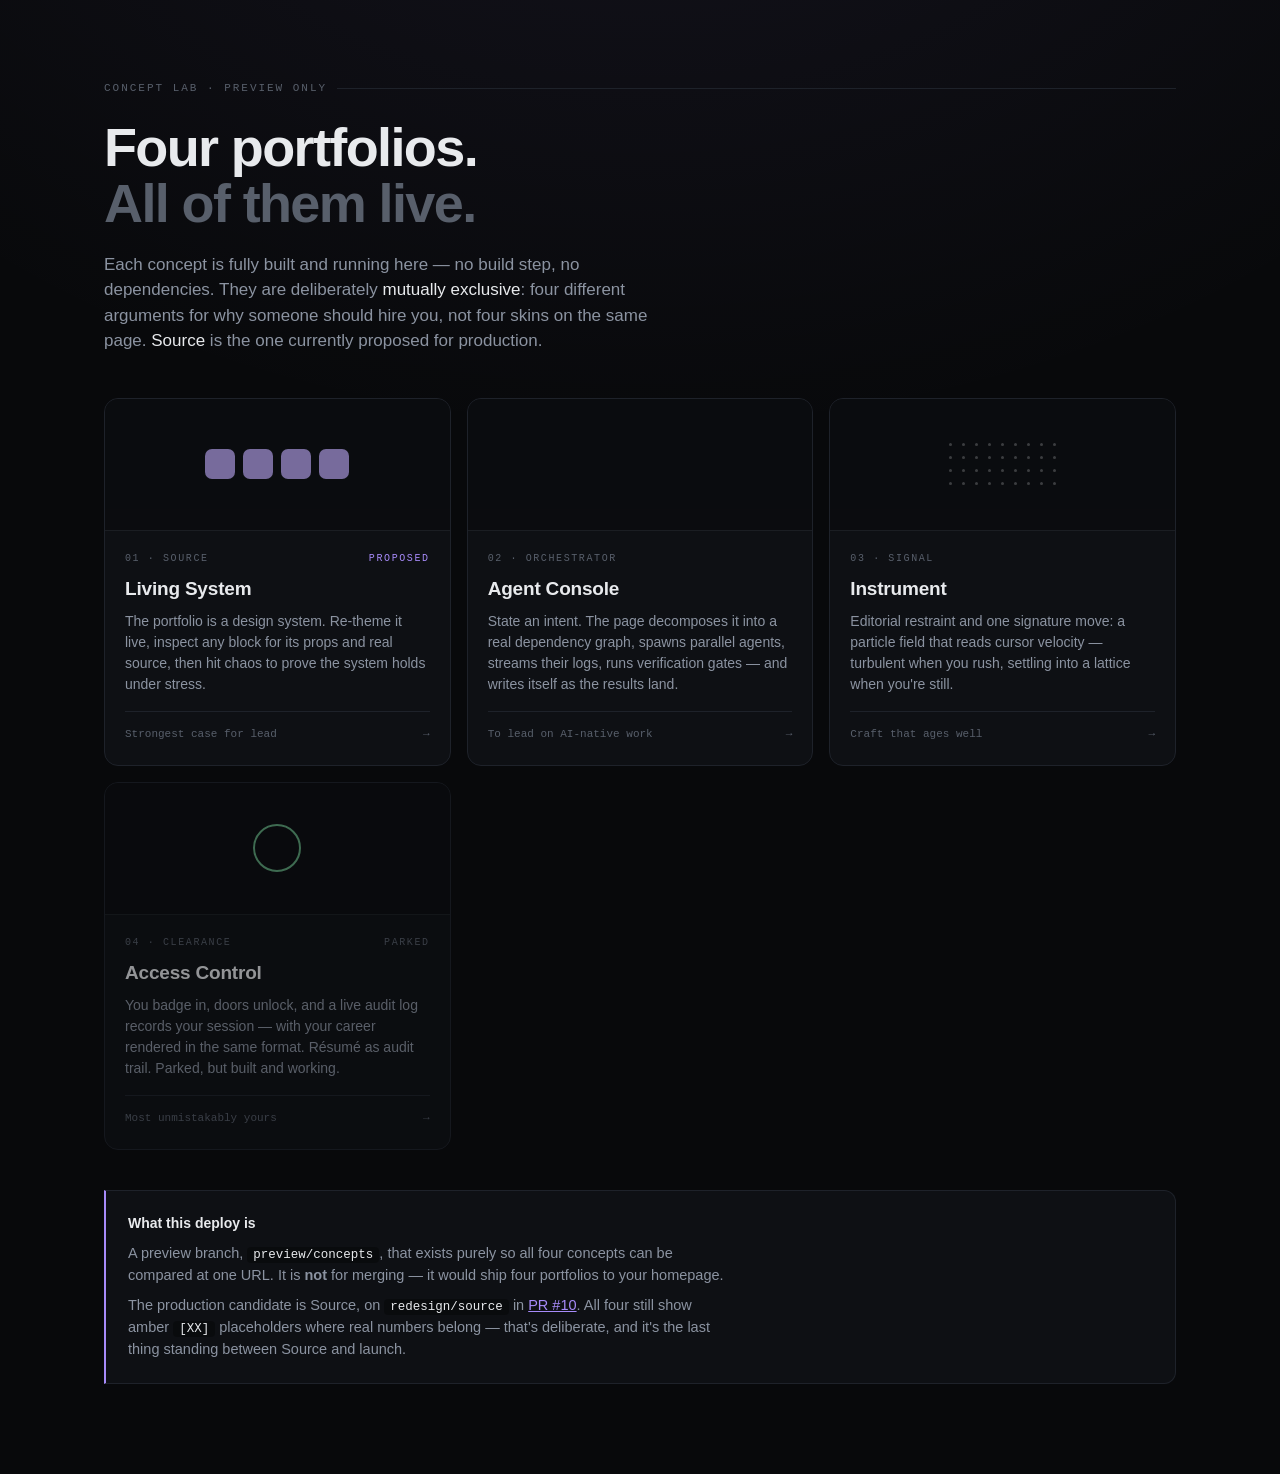
==== index.html @ 82fe40fe "Concept gallery: all four variants at one preview URL Only SOURCE was deployable before, so the othe" ====
<!doctype html>
<html lang="en">
<head>
<meta charset="utf-8" />
<meta name="viewport" content="width=device-width, initial-scale=1" />
<title>Concept Lab — Bhautik Bharadava</title>
<meta name="robots" content="noindex" />
<meta name="description" content="Four portfolio concepts, each fully built. Preview only." />
<style>
  :root{
    --bg:#08090b; --panel:#0e1014; --line:#1e222a; --line-2:#2a3038;
    --ink:#e8eaed; --dim:#8b93a1; --faint:#585f6b;
    --a1:#4ade80; --a2:#4d8dff; --a3:#e8eaed; --a4:#a78bfa;
    --mono:ui-monospace,"SF Mono",SFMono-Regular,Menlo,monospace;
    --sans:"Inter",-apple-system,BlinkMacSystemFont,"Segoe UI",sans-serif;
  }
  *{box-sizing:border-box;margin:0;padding:0}
  body{background:var(--bg);color:var(--ink);font-family:var(--sans);
    -webkit-font-smoothing:antialiased;line-height:1.5;
    background-image:radial-gradient(ellipse 80% 50% at 50% -20%,rgba(167,139,250,.08),transparent);}
  .wrap{max-width:1120px;margin:0 auto;padding:0 24px}

  header{padding:80px 0 44px}
  .eyebrow{font-family:var(--mono);font-size:11px;letter-spacing:.18em;text-transform:uppercase;
    color:var(--faint);display:flex;align-items:center;gap:10px;margin-bottom:22px}
  .eyebrow::after{content:"";height:1px;flex:1;background:var(--line)}
  h1{font-size:clamp(32px,5vw,54px);line-height:1.05;letter-spacing:-.03em;font-weight:600}
  h1 em{font-style:normal;color:var(--faint)}
  .lede{margin-top:20px;max-width:62ch;color:var(--dim);font-size:17px}
  .lede strong{color:var(--ink);font-weight:500}

  .grid{display:grid;grid-template-columns:repeat(auto-fit,minmax(300px,1fr));gap:16px}

  .card{background:var(--panel);border:1px solid var(--line);border-radius:14px;
    overflow:hidden;display:flex;flex-direction:column;text-decoration:none;color:inherit;
    transition:border-color .3s,transform .3s}
  .card:hover{border-color:var(--line-2);transform:translateY(-3px)}
  .card:hover .viz{filter:none;opacity:1}
  .card--parked{opacity:.62}
  .card--parked:hover{opacity:1}

  .viz{height:132px;position:relative;overflow:hidden;background:#0a0c0f;
    border-bottom:1px solid var(--line);opacity:.8;filter:saturate(.6);transition:.4s;
    display:grid;place-items:center}

  /* tokens */
  .tok{display:grid;grid-template-columns:repeat(4,30px);gap:8px}
  .tok i{height:30px;border-radius:7px;background:var(--a4);opacity:.9;
    animation:shift 4s ease-in-out infinite}
  @keyframes shift{0%,100%{border-radius:7px;filter:hue-rotate(0)}
    50%{border-radius:15px;filter:hue-rotate(150deg)}}
  /* dag */
  .dag{display:flex;gap:7px;align-items:flex-end;height:52px}
  .dag i{width:9px;background:var(--a2);border-radius:2px;display:block;
    animation:work 1.8s ease-in-out infinite;opacity:.85}
  @keyframes work{0%,100%{height:12px;opacity:.35}50%{height:48px;opacity:1}}
  /* lattice */
  .lat{display:grid;grid-template-columns:repeat(9,1fr);gap:10px}
  .lat i{width:3px;height:3px;border-radius:50%;background:var(--a3);opacity:.28;
    animation:drift 3.5s ease-in-out infinite}
  @keyframes drift{0%,100%{transform:translate(0,0);opacity:.2}
    50%{transform:translate(2px,-3px);opacity:.9}}
  /* reader ring */
  .ring{width:48px;height:48px;border-radius:50%;border:2px solid var(--a1);position:relative}
  .ring::after,.ring::before{content:"";position:absolute;inset:-10px;border-radius:50%;
    border:1px solid var(--a1);opacity:0;animation:pulse 2.4s ease-out infinite}
  .ring::after{animation-delay:1.2s}
  @keyframes pulse{0%{transform:scale(.75);opacity:.7}100%{transform:scale(1.5);opacity:0}}

  .body{padding:20px 20px 22px;flex:1;display:flex;flex-direction:column}
  .tag{font-family:var(--mono);font-size:10px;letter-spacing:.16em;color:var(--faint);
    margin-bottom:9px;display:flex;justify-content:space-between;gap:10px}
  .badge{color:var(--a4)}
  .badge--parked{color:var(--faint)}
  .name{font-size:19px;font-weight:600;letter-spacing:-.01em;margin-bottom:8px}
  .desc{color:var(--dim);font-size:14px;flex:1}
  .meta{margin-top:16px;padding-top:14px;border-top:1px solid var(--line);
    font-family:var(--mono);font-size:11px;color:var(--faint);
    display:flex;justify-content:space-between;align-items:center;gap:12px}
  .arrow{transition:transform .3s}
  .card:hover .arrow{transform:translateX(4px)}

  .note{margin:40px 0 90px;padding:22px;border:1px solid var(--line);
    border-left:2px solid var(--a4);border-radius:0 12px 12px 0;background:var(--panel)}
  .note h3{font-size:14px;font-weight:600;margin-bottom:9px}
  .note p{color:var(--dim);font-size:14.5px;max-width:74ch;margin-bottom:9px}
  .note p:last-child{margin-bottom:0}
  .note code{font-family:var(--mono);font-size:12.5px;color:var(--ink);
    background:#00000055;padding:1px 6px;border-radius:4px}
  .note a{color:var(--a4)}

  @media (prefers-reduced-motion:reduce){*{animation:none!important;transition:none!important}}
</style>
</head>
<body>
<div class="wrap">

  <header>
    <div class="eyebrow">Concept Lab · preview only</div>
    <h1>Four portfolios.<br><em>All of them live.</em></h1>
    <p class="lede">Each concept is fully built and running here — no build step, no dependencies.
    They are deliberately <strong>mutually exclusive</strong>: four different arguments for why
    someone should hire you, not four skins on the same page. <strong>Source</strong> is the one
    currently proposed for production.</p>
  </header>

  <div class="grid">

    <a class="card" href="source/">
      <div class="viz"><div class="tok"><i></i><i></i><i></i><i></i></div></div>
      <div class="body">
        <div class="tag"><span>01 · SOURCE</span><span class="badge">PROPOSED</span></div>
        <div class="name">Living System</div>
        <p class="desc">The portfolio is a design system. Re-theme it live, inspect any block for
        its props and real source, then hit chaos to prove the system holds under stress.</p>
        <div class="meta"><span>Strongest case for lead</span><span class="arrow">→</span></div>
      </div>
    </a>

    <a class="card" href="orchestrator/">
      <div class="viz"><div class="dag"><i style="animation-delay:0s"></i><i style="animation-delay:.15s"></i><i style="animation-delay:.3s"></i><i style="animation-delay:.45s"></i><i style="animation-delay:.6s"></i><i style="animation-delay:.75s"></i></div></div>
      <div class="body">
        <div class="tag"><span>02 · ORCHESTRATOR</span></div>
        <div class="name">Agent Console</div>
        <p class="desc">State an intent. The page decomposes it into a real dependency graph,
        spawns parallel agents, streams their logs, runs verification gates — and writes itself
        as the results land.</p>
        <div class="meta"><span>To lead on AI-native work</span><span class="arrow">→</span></div>
      </div>
    </a>

    <a class="card" href="signal/">
      <div class="viz"><div class="lat" id="lat"></div></div>
      <div class="body">
        <div class="tag"><span>03 · SIGNAL</span></div>
        <div class="name">Instrument</div>
        <p class="desc">Editorial restraint and one signature move: a particle field that reads
        cursor velocity — turbulent when you rush, settling into a lattice when you're still.</p>
        <div class="meta"><span>Craft that ages well</span><span class="arrow">→</span></div>
      </div>
    </a>

    <a class="card card--parked" href="clearance/">
      <div class="viz"><div class="ring"></div></div>
      <div class="body">
        <div class="tag"><span>04 · CLEARANCE</span><span class="badge badge--parked">PARKED</span></div>
        <div class="name">Access Control</div>
        <p class="desc">You badge in, doors unlock, and a live audit log records your session —
        with your career rendered in the same format. Résumé as audit trail. Parked, but built
        and working.</p>
        <div class="meta"><span>Most unmistakably yours</span><span class="arrow">→</span></div>
      </div>
    </a>

  </div>

  <div class="note">
    <h3>What this deploy is</h3>
    <p>A preview branch, <code>preview/concepts</code>, that exists purely so all four concepts
    can be compared at one URL. It is <strong>not</strong> for merging — it would ship four
    portfolios to your homepage.</p>
    <p>The production candidate is Source, on <code>redesign/source</code> in
    <a href="https://github.com/bhautikbharadava/bhautikbharadava.me/pull/10">PR #10</a>. All four
    still show amber <code>[XX]</code> placeholders where real numbers belong — that's deliberate,
    and it's the last thing standing between Source and launch.</p>
  </div>

</div>

<script>
  const lat = document.getElementById('lat');
  for (let i = 0; i < 36; i++) {
    const d = document.createElement('i');
    d.style.animationDelay = (Math.random() * 3.5).toFixed(2) + 's';
    lat.appendChild(d);
  }
</script>
</body>
</html>
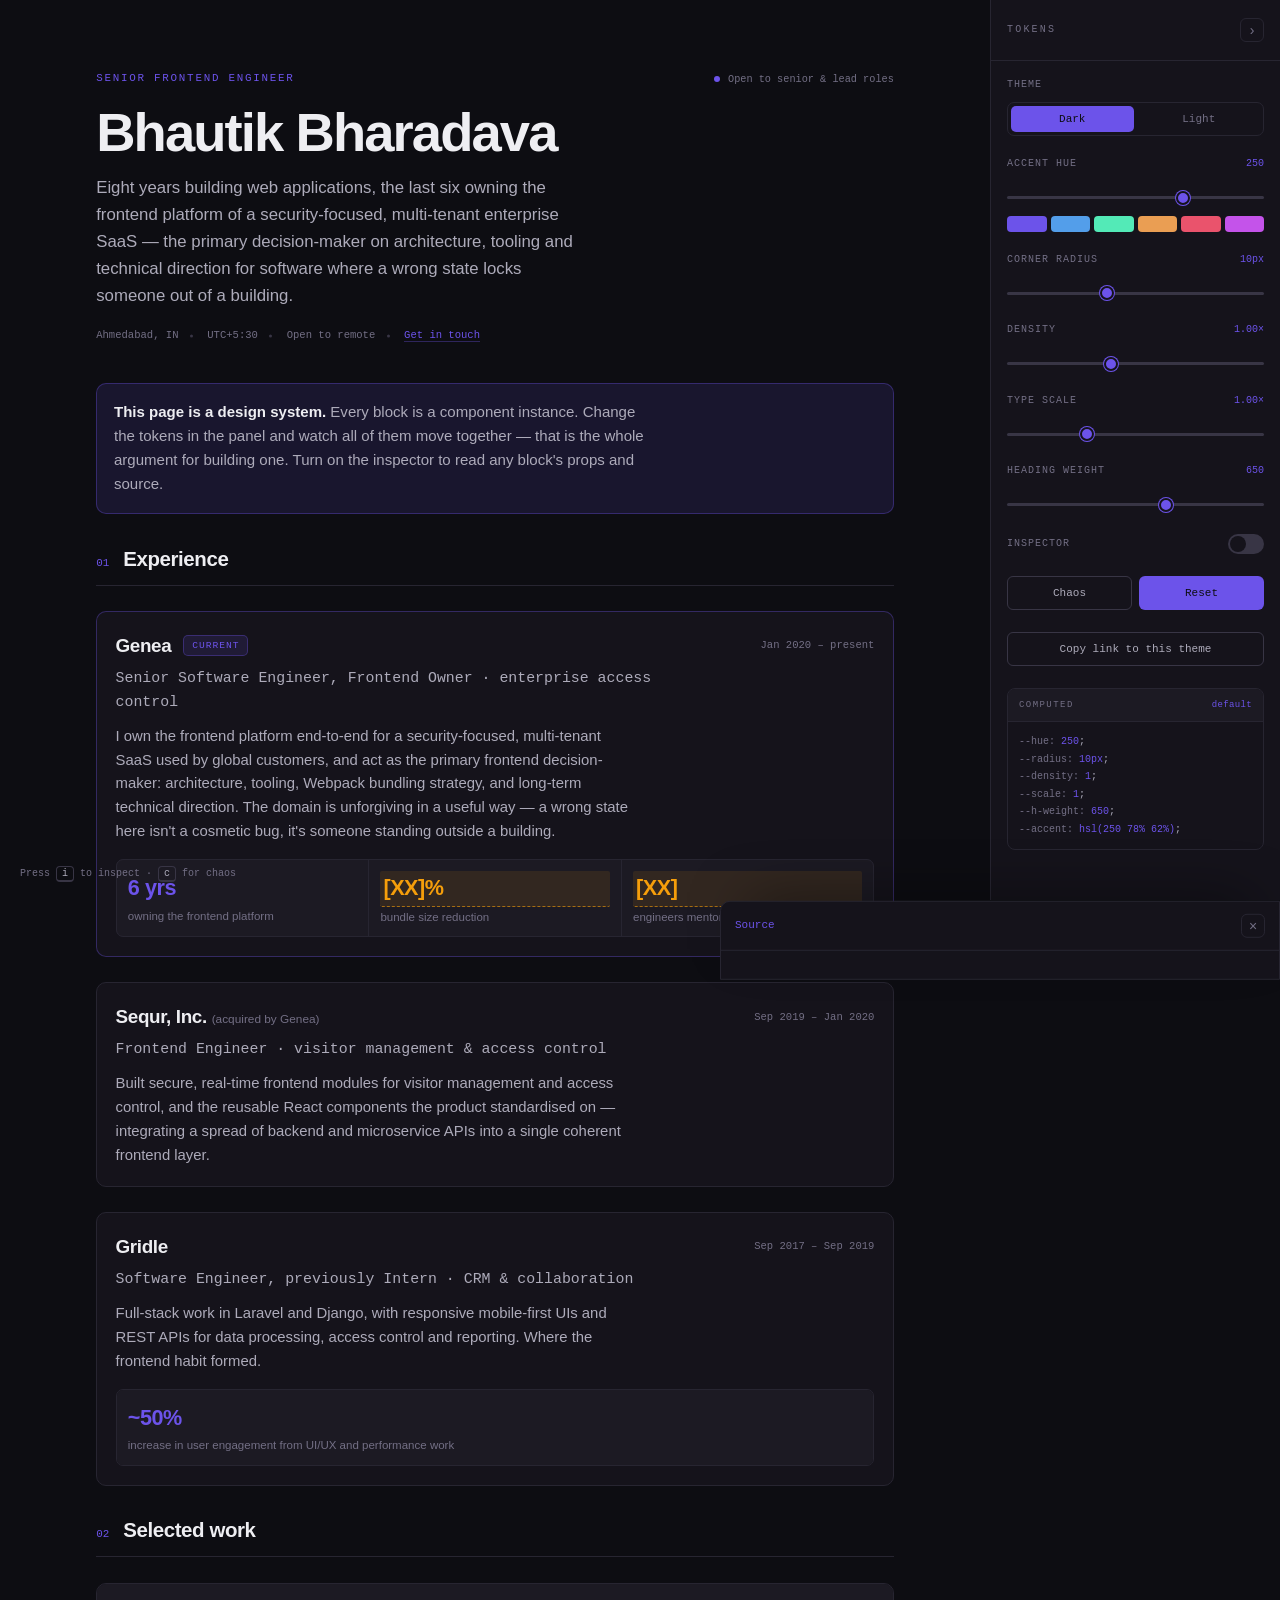
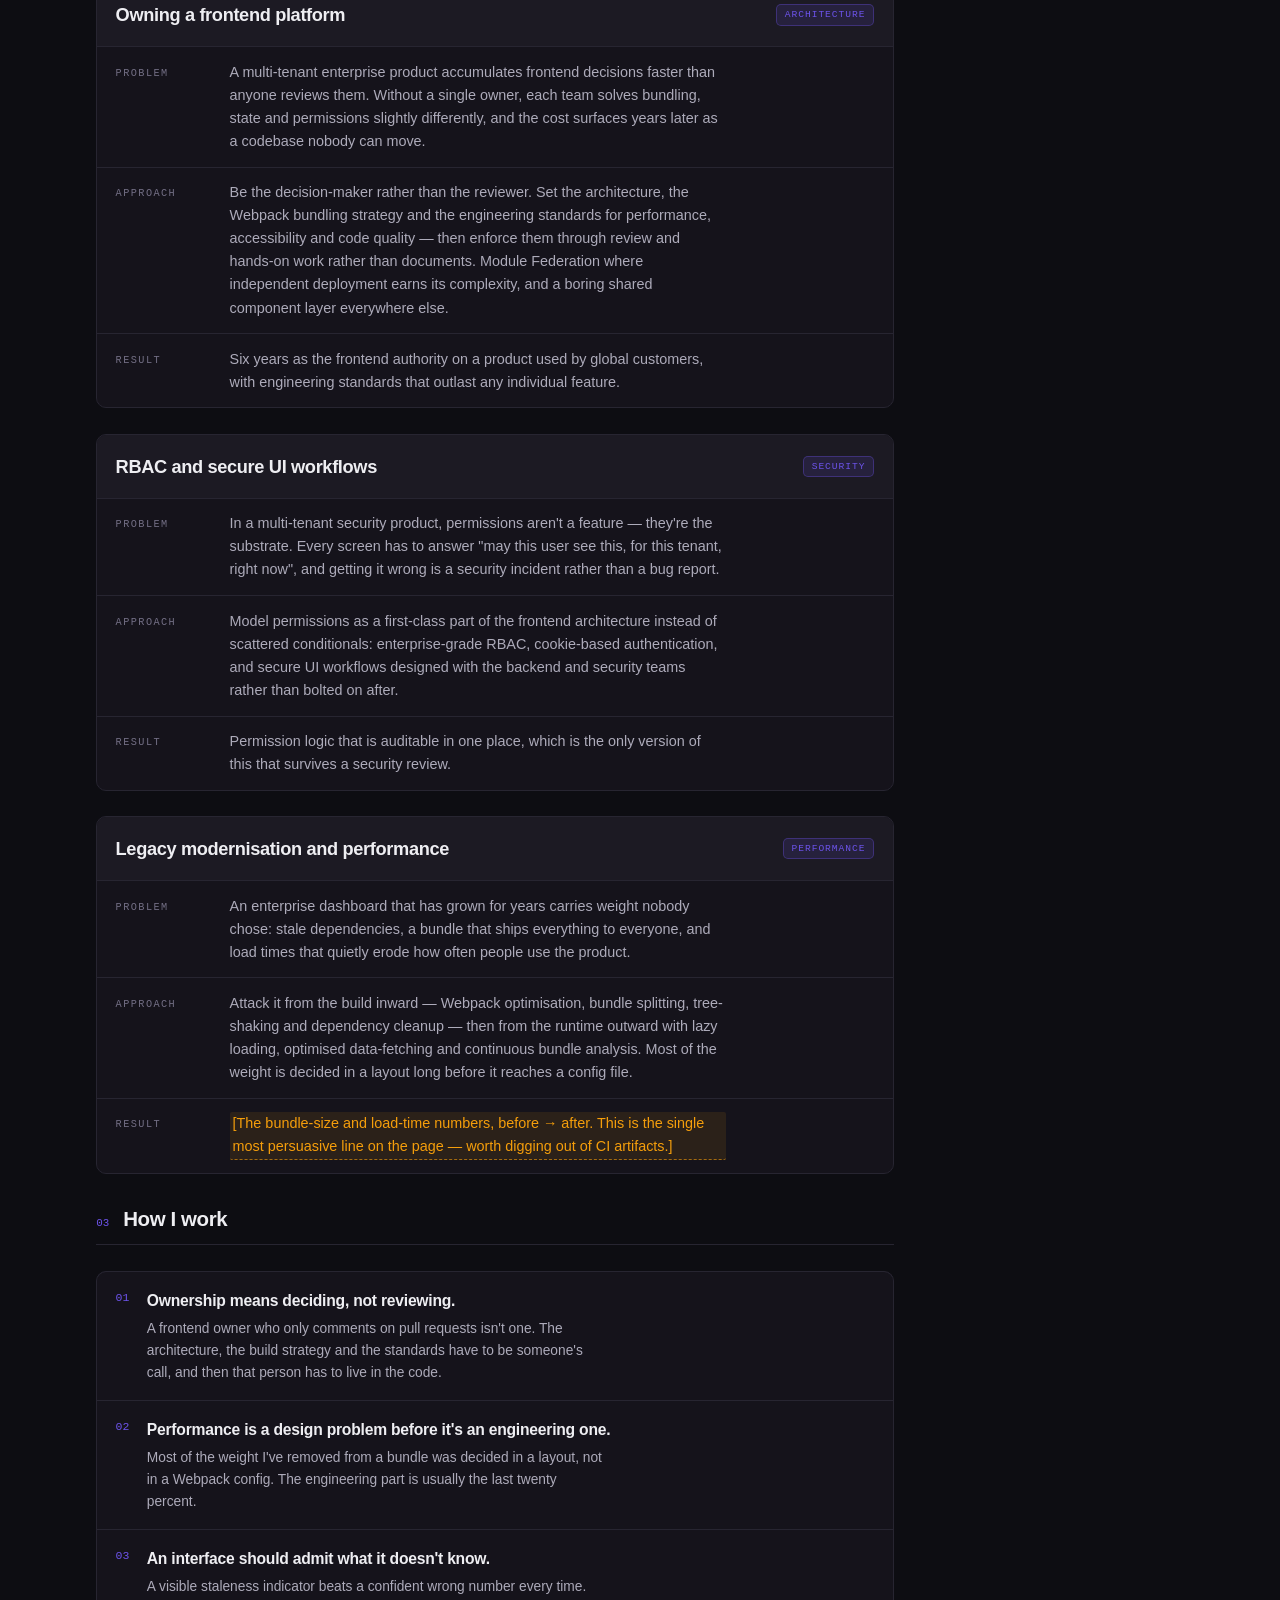
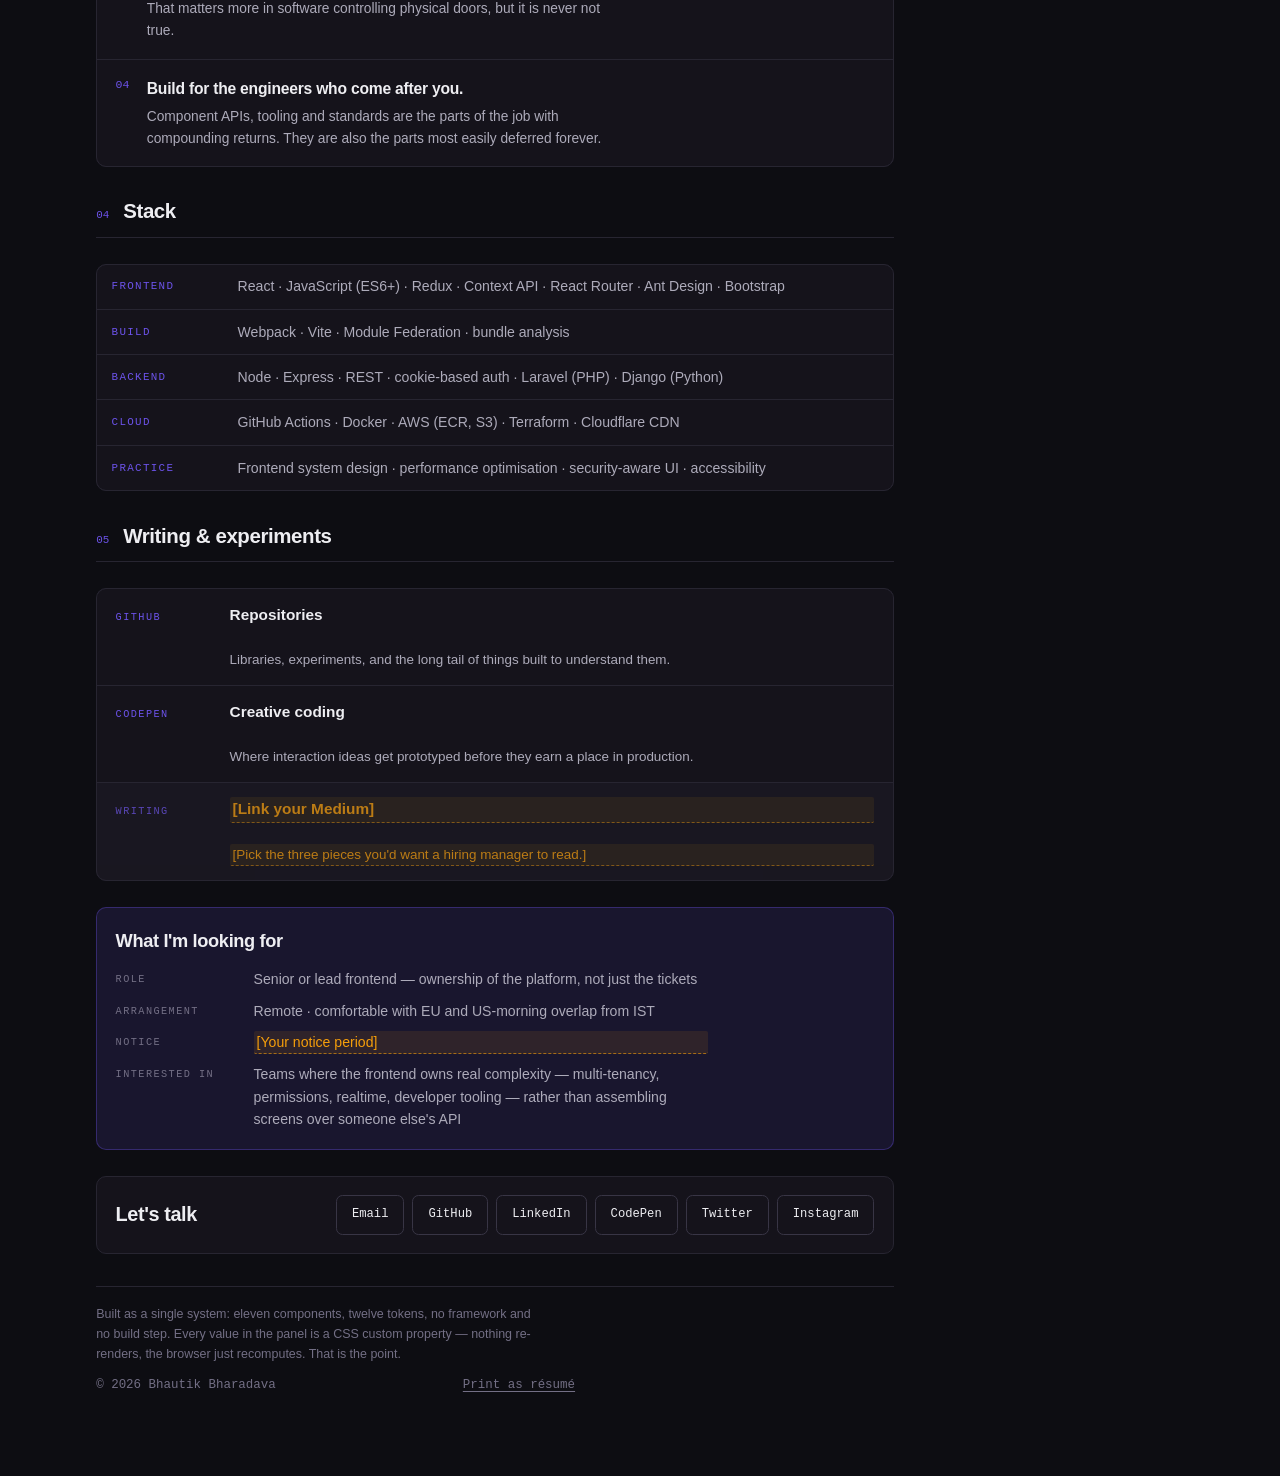
==== commit cdb9dc4f: "Rebuild content from the actual resume; 14 placeholders down to 6 First authoritative source for the" ====
--- a/index.html
+++ b/index.html
@@ -1,179 +1,449 @@
 <!doctype html>
-<html lang="en">
+<html lang="en" data-theme="dark">
 <head>
 <meta charset="utf-8" />
 <meta name="viewport" content="width=device-width, initial-scale=1" />
-<title>Concept Lab — Bhautik Bharadava</title>
-<meta name="robots" content="noindex" />
-<meta name="description" content="Four portfolio concepts, each fully built. Preview only." />
-<style>
-  :root{
-    --bg:#08090b; --panel:#0e1014; --line:#1e222a; --line-2:#2a3038;
-    --ink:#e8eaed; --dim:#8b93a1; --faint:#585f6b;
-    --a1:#4ade80; --a2:#4d8dff; --a3:#e8eaed; --a4:#a78bfa;
-    --mono:ui-monospace,"SF Mono",SFMono-Regular,Menlo,monospace;
-    --sans:"Inter",-apple-system,BlinkMacSystemFont,"Segoe UI",sans-serif;
-  }
-  *{box-sizing:border-box;margin:0;padding:0}
-  body{background:var(--bg);color:var(--ink);font-family:var(--sans);
-    -webkit-font-smoothing:antialiased;line-height:1.5;
-    background-image:radial-gradient(ellipse 80% 50% at 50% -20%,rgba(167,139,250,.08),transparent);}
-  .wrap{max-width:1120px;margin:0 auto;padding:0 24px}
-
-  header{padding:80px 0 44px}
-  .eyebrow{font-family:var(--mono);font-size:11px;letter-spacing:.18em;text-transform:uppercase;
-    color:var(--faint);display:flex;align-items:center;gap:10px;margin-bottom:22px}
-  .eyebrow::after{content:"";height:1px;flex:1;background:var(--line)}
-  h1{font-size:clamp(32px,5vw,54px);line-height:1.05;letter-spacing:-.03em;font-weight:600}
-  h1 em{font-style:normal;color:var(--faint)}
-  .lede{margin-top:20px;max-width:62ch;color:var(--dim);font-size:17px}
-  .lede strong{color:var(--ink);font-weight:500}
-
-  .grid{display:grid;grid-template-columns:repeat(auto-fit,minmax(300px,1fr));gap:16px}
-
-  .card{background:var(--panel);border:1px solid var(--line);border-radius:14px;
-    overflow:hidden;display:flex;flex-direction:column;text-decoration:none;color:inherit;
-    transition:border-color .3s,transform .3s}
-  .card:hover{border-color:var(--line-2);transform:translateY(-3px)}
-  .card:hover .viz{filter:none;opacity:1}
-  .card--parked{opacity:.62}
-  .card--parked:hover{opacity:1}
-
-  .viz{height:132px;position:relative;overflow:hidden;background:#0a0c0f;
-    border-bottom:1px solid var(--line);opacity:.8;filter:saturate(.6);transition:.4s;
-    display:grid;place-items:center}
-
-  /* tokens */
-  .tok{display:grid;grid-template-columns:repeat(4,30px);gap:8px}
-  .tok i{height:30px;border-radius:7px;background:var(--a4);opacity:.9;
-    animation:shift 4s ease-in-out infinite}
-  @keyframes shift{0%,100%{border-radius:7px;filter:hue-rotate(0)}
-    50%{border-radius:15px;filter:hue-rotate(150deg)}}
-  /* dag */
-  .dag{display:flex;gap:7px;align-items:flex-end;height:52px}
-  .dag i{width:9px;background:var(--a2);border-radius:2px;display:block;
-    animation:work 1.8s ease-in-out infinite;opacity:.85}
-  @keyframes work{0%,100%{height:12px;opacity:.35}50%{height:48px;opacity:1}}
-  /* lattice */
-  .lat{display:grid;grid-template-columns:repeat(9,1fr);gap:10px}
-  .lat i{width:3px;height:3px;border-radius:50%;background:var(--a3);opacity:.28;
-    animation:drift 3.5s ease-in-out infinite}
-  @keyframes drift{0%,100%{transform:translate(0,0);opacity:.2}
-    50%{transform:translate(2px,-3px);opacity:.9}}
-  /* reader ring */
-  .ring{width:48px;height:48px;border-radius:50%;border:2px solid var(--a1);position:relative}
-  .ring::after,.ring::before{content:"";position:absolute;inset:-10px;border-radius:50%;
-    border:1px solid var(--a1);opacity:0;animation:pulse 2.4s ease-out infinite}
-  .ring::after{animation-delay:1.2s}
-  @keyframes pulse{0%{transform:scale(.75);opacity:.7}100%{transform:scale(1.5);opacity:0}}
-
-  .body{padding:20px 20px 22px;flex:1;display:flex;flex-direction:column}
-  .tag{font-family:var(--mono);font-size:10px;letter-spacing:.16em;color:var(--faint);
-    margin-bottom:9px;display:flex;justify-content:space-between;gap:10px}
-  .badge{color:var(--a4)}
-  .badge--parked{color:var(--faint)}
-  .name{font-size:19px;font-weight:600;letter-spacing:-.01em;margin-bottom:8px}
-  .desc{color:var(--dim);font-size:14px;flex:1}
-  .meta{margin-top:16px;padding-top:14px;border-top:1px solid var(--line);
-    font-family:var(--mono);font-size:11px;color:var(--faint);
-    display:flex;justify-content:space-between;align-items:center;gap:12px}
-  .arrow{transition:transform .3s}
-  .card:hover .arrow{transform:translateX(4px)}
-
-  .note{margin:40px 0 90px;padding:22px;border:1px solid var(--line);
-    border-left:2px solid var(--a4);border-radius:0 12px 12px 0;background:var(--panel)}
-  .note h3{font-size:14px;font-weight:600;margin-bottom:9px}
-  .note p{color:var(--dim);font-size:14.5px;max-width:74ch;margin-bottom:9px}
-  .note p:last-child{margin-bottom:0}
-  .note code{font-family:var(--mono);font-size:12.5px;color:var(--ink);
-    background:#00000055;padding:1px 6px;border-radius:4px}
-  .note a{color:var(--a4)}
-
-  @media (prefers-reduced-motion:reduce){*{animation:none!important;transition:none!important}}
-</style>
+
+<title>Bhautik Bharadava — Senior Frontend Engineer</title>
+<meta name="description" content="Senior frontend engineer with 8+ years of experience. Frontend owner for a security-focused, multi-tenant enterprise SaaS — architecture, Webpack strategy, RBAC and secure UI workflows. Open to remote senior and lead roles." />
+<meta name="author" content="Bhautik Bharadava" />
+<meta name="theme-color" content="#0d0c12" />
+
+<link rel="canonical" href="https://bhautikbharadava.netlify.app/" />
+<meta property="og:type" content="profile" />
+<meta property="og:title" content="Bhautik Bharadava — Senior Frontend Engineer" />
+<meta property="og:description" content="8+ years. Frontend owner for a security-focused multi-tenant enterprise SaaS: architecture, Webpack strategy, RBAC and secure UI." />
+<meta property="og:url" content="https://bhautikbharadava.netlify.app/" />
+<meta property="og:image" content="https://bhautikbharadava.netlify.app/images/Avatar.png" />
+<meta name="twitter:card" content="summary" />
+
+<link rel="icon" href="favicon.svg" type="image/svg+xml" />
+<link rel="preconnect" href="https://fonts.googleapis.com" />
+<link rel="preconnect" href="https://fonts.gstatic.com" crossorigin />
+<link rel="stylesheet" href="src/styles.css" />
+
+<script type="application/ld+json">
+{
+  "@context": "https://schema.org",
+  "@type": "Person",
+  "name": "Bhautik Bharadava",
+  "jobTitle": "Senior Software Engineer, Frontend Owner",
+  "worksFor": { "@type": "Organization", "name": "Genea" },
+  "address": { "@type": "PostalAddress", "addressLocality": "Ahmedabad", "addressRegion": "Gujarat", "addressCountry": "IN" },
+  "email": "mailto:bhautikbharadava@gmail.com",
+  "knowsAbout": ["React", "JavaScript", "Redux", "Webpack", "Module Federation", "Frontend Architecture", "Web Performance", "RBAC", "Multi-tenant SaaS"],
+  "sameAs": [
+    "https://github.com/bhautikbharadava",
+    "https://www.linkedin.com/in/bhautikbharadava/",
+    "https://codepen.io/bhautikbharadava",
+    "https://twitter.com/BBharadava",
+    "https://www.instagram.com/bhautik.codes/"
+  ]
+}
+</script>
 </head>
 <body>
-<div class="wrap">
-
-  <header>
-    <div class="eyebrow">Concept Lab · preview only</div>
-    <h1>Four portfolios.<br><em>All of them live.</em></h1>
-    <p class="lede">Each concept is fully built and running here — no build step, no dependencies.
-    They are deliberately <strong>mutually exclusive</strong>: four different arguments for why
-    someone should hire you, not four skins on the same page. <strong>Source</strong> is the one
-    currently proposed for production.</p>
-  </header>
-
-  <div class="grid">
-
-    <a class="card" href="source/">
-      <div class="viz"><div class="tok"><i></i><i></i><i></i><i></i></div></div>
-      <div class="body">
-        <div class="tag"><span>01 · SOURCE</span><span class="badge">PROPOSED</span></div>
-        <div class="name">Living System</div>
-        <p class="desc">The portfolio is a design system. Re-theme it live, inspect any block for
-        its props and real source, then hit chaos to prove the system holds under stress.</p>
-        <div class="meta"><span>Strongest case for lead</span><span class="arrow">→</span></div>
-      </div>
-    </a>
-
-    <a class="card" href="orchestrator/">
-      <div class="viz"><div class="dag"><i style="animation-delay:0s"></i><i style="animation-delay:.15s"></i><i style="animation-delay:.3s"></i><i style="animation-delay:.45s"></i><i style="animation-delay:.6s"></i><i style="animation-delay:.75s"></i></div></div>
-      <div class="body">
-        <div class="tag"><span>02 · ORCHESTRATOR</span></div>
-        <div class="name">Agent Console</div>
-        <p class="desc">State an intent. The page decomposes it into a real dependency graph,
-        spawns parallel agents, streams their logs, runs verification gates — and writes itself
-        as the results land.</p>
-        <div class="meta"><span>To lead on AI-native work</span><span class="arrow">→</span></div>
-      </div>
-    </a>
-
-    <a class="card" href="signal/">
-      <div class="viz"><div class="lat" id="lat"></div></div>
-      <div class="body">
-        <div class="tag"><span>03 · SIGNAL</span></div>
-        <div class="name">Instrument</div>
-        <p class="desc">Editorial restraint and one signature move: a particle field that reads
-        cursor velocity — turbulent when you rush, settling into a lattice when you're still.</p>
-        <div class="meta"><span>Craft that ages well</span><span class="arrow">→</span></div>
-      </div>
-    </a>
-
-    <a class="card card--parked" href="clearance/">
-      <div class="viz"><div class="ring"></div></div>
-      <div class="body">
-        <div class="tag"><span>04 · CLEARANCE</span><span class="badge badge--parked">PARKED</span></div>
-        <div class="name">Access Control</div>
-        <p class="desc">You badge in, doors unlock, and a live audit log records your session —
-        with your career rendered in the same format. Résumé as audit trail. Parked, but built
-        and working.</p>
-        <div class="meta"><span>Most unmistakably yours</span><span class="arrow">→</span></div>
-      </div>
-    </a>
-
+
+<a class="skip-link" href="#main">Skip to content</a>
+
+<div class="shell">
+
+<!-- ══════════════════════════════════════════════════════════════
+     Every block below is a component instance. data-component and
+     data-props drive the inspector; src/app.js holds their source.
+     ══════════════════════════════════════════════════════════════ -->
+<main id="main" class="canvas">
+
+  <section class="cmp" data-component="Masthead" data-props="variant='hero' status='open'">
+    <div class="masthead">
+      <div class="masthead__row">
+        <span class="tagline">Senior Frontend Engineer</span>
+        <span class="status"><i></i>Open to senior &amp; lead roles</span>
+      </div>
+      <h1 class="masthead__name">Bhautik&nbsp;Bharadava</h1>
+      <p class="masthead__blurb">
+        Eight years building web applications, the last six owning the frontend platform of a
+        security-focused, multi-tenant enterprise SaaS — the primary decision-maker on
+        architecture, tooling and technical direction for software where a wrong state locks
+        someone out of a building.
+      </p>
+      <div class="masthead__meta">
+        <span>Ahmedabad, IN</span><span>UTC+5:30</span><span>Open to remote</span>
+        <span><a href="#contact" class="inline-link">Get in touch</a></span>
+      </div>
+    </div>
+  </section>
+
+  <section class="cmp" data-component="Callout" data-props="tone='accent'">
+    <div class="callout">
+      <p><b>This page is a design system.</b> Every block is a component instance. Change the
+      tokens in the panel and watch all of them move together — that is the whole argument for
+      building one. Turn on the inspector to read any block's props and source.</p>
+    </div>
+  </section>
+
+  <!-- ── 01 · Experience ─────────────────────────────────────── -->
+
+  <section class="cmp" data-component="SectionHeading" data-props="index='01' title='Experience'">
+    <div class="heading"><span>01</span><h2>Experience</h2></div>
+  </section>
+
+  <section class="cmp" data-component="RoleCard"
+           data-props="company='Genea' current={true} role='Frontend Owner'">
+    <article class="role role--current">
+      <header>
+        <h3>Genea</h3>
+        <span class="chip">Current</span>
+        <span class="role__dates">Jan 2020 – present</span>
+      </header>
+      <p class="role__sub">Senior Software Engineer, Frontend Owner · enterprise access control</p>
+      <p>I own the frontend platform end-to-end for a security-focused, multi-tenant SaaS used by
+      global customers, and act as the primary frontend decision-maker: architecture, tooling,
+      Webpack bundling strategy, and long-term technical direction. The domain is unforgiving in a
+      useful way — a wrong state here isn't a cosmetic bug, it's someone standing outside a
+      building.</p>
+      <ul class="metrics">
+        <li><b>6 yrs</b><span>owning the frontend platform</span></li>
+        <li><b data-todo>[XX]%</b><span>bundle size reduction</span></li>
+        <li><b data-todo>[XX]</b><span>engineers mentored</span></li>
+      </ul>
+    </article>
+  </section>
+
+  <section class="cmp" data-component="RoleCard" data-props="company='Sequr' current={false}">
+    <article class="role">
+      <header>
+        <h3>Sequr, Inc. <span class="role__note">(acquired by Genea)</span></h3>
+        <span class="role__dates">Sep 2019 – Jan 2020</span>
+      </header>
+      <p class="role__sub">Frontend Engineer · visitor management &amp; access control</p>
+      <p>Built secure, real-time frontend modules for visitor management and access control,
+      and the reusable React components the product standardised on — integrating a spread of
+      backend and microservice APIs into a single coherent frontend layer.</p>
+    </article>
+  </section>
+
+  <section class="cmp" data-component="RoleCard" data-props="company='Gridle' current={false}">
+    <article class="role">
+      <header>
+        <h3>Gridle</h3>
+        <span class="role__dates">Sep 2017 – Sep 2019</span>
+      </header>
+      <p class="role__sub">Software Engineer, previously Intern · CRM &amp; collaboration</p>
+      <p>Full-stack work in Laravel and Django, with responsive mobile-first UIs and REST APIs for
+      data processing, access control and reporting. Where the frontend habit formed.</p>
+      <ul class="metrics">
+        <li><b>~50%</b><span>increase in user engagement from UI/UX and performance work</span></li>
+      </ul>
+    </article>
+  </section>
+
+  <!-- ── 02 · Selected work ──────────────────────────────────── -->
+
+  <section class="cmp" data-component="SectionHeading" data-props="index='02' title='Selected work'">
+    <div class="heading"><span>02</span><h2>Selected work</h2></div>
+  </section>
+
+  <section class="cmp" data-component="ProjectCard" data-props="slug='frontend-ownership'">
+    <article class="project">
+      <div class="project__head">
+        <h3>Owning a frontend platform</h3>
+        <span class="project__tag">Architecture</span>
+      </div>
+      <dl class="project__body">
+        <div>
+          <dt>Problem</dt>
+          <dd>A multi-tenant enterprise product accumulates frontend decisions faster than anyone
+          reviews them. Without a single owner, each team solves bundling, state and permissions
+          slightly differently, and the cost surfaces years later as a codebase nobody can move.</dd>
+        </div>
+        <div>
+          <dt>Approach</dt>
+          <dd>Be the decision-maker rather than the reviewer. Set the architecture, the Webpack
+          bundling strategy and the engineering standards for performance, accessibility and code
+          quality — then enforce them through review and hands-on work rather than documents.
+          Module Federation where independent deployment earns its complexity, and a boring shared
+          component layer everywhere else.</dd>
+        </div>
+        <div>
+          <dt>Result</dt>
+          <dd>Six years as the frontend authority on a product used by global customers, with
+          engineering standards that outlast any individual feature.</dd>
+        </div>
+      </dl>
+    </article>
+  </section>
+
+  <section class="cmp" data-component="ProjectCard" data-props="slug='rbac'">
+    <article class="project">
+      <div class="project__head">
+        <h3>RBAC and secure UI workflows</h3>
+        <span class="project__tag">Security</span>
+      </div>
+      <dl class="project__body">
+        <div>
+          <dt>Problem</dt>
+          <dd>In a multi-tenant security product, permissions aren't a feature — they're the
+          substrate. Every screen has to answer "may this user see this, for this tenant, right
+          now", and getting it wrong is a security incident rather than a bug report.</dd>
+        </div>
+        <div>
+          <dt>Approach</dt>
+          <dd>Model permissions as a first-class part of the frontend architecture instead of
+          scattered conditionals: enterprise-grade RBAC, cookie-based authentication, and secure UI
+          workflows designed with the backend and security teams rather than bolted on after.</dd>
+        </div>
+        <div>
+          <dt>Result</dt>
+          <dd>Permission logic that is auditable in one place, which is the only version of this
+          that survives a security review.</dd>
+        </div>
+      </dl>
+    </article>
+  </section>
+
+  <section class="cmp" data-component="ProjectCard" data-props="slug='modernization'">
+    <article class="project">
+      <div class="project__head">
+        <h3>Legacy modernisation and performance</h3>
+        <span class="project__tag">Performance</span>
+      </div>
+      <dl class="project__body">
+        <div>
+          <dt>Problem</dt>
+          <dd>An enterprise dashboard that has grown for years carries weight nobody chose: stale
+          dependencies, a bundle that ships everything to everyone, and load times that quietly
+          erode how often people use the product.</dd>
+        </div>
+        <div>
+          <dt>Approach</dt>
+          <dd>Attack it from the build inward — Webpack optimisation, bundle splitting,
+          tree-shaking and dependency cleanup — then from the runtime outward with lazy loading,
+          optimised data-fetching and continuous bundle analysis. Most of the weight is decided in
+          a layout long before it reaches a config file.</dd>
+        </div>
+        <div>
+          <dt>Result</dt>
+          <dd data-todo>[The bundle-size and load-time numbers, before → after. This is the single
+          most persuasive line on the page — worth digging out of CI artifacts.]</dd>
+        </div>
+      </dl>
+    </article>
+  </section>
+
+  <!-- ── 03 · How I work ─────────────────────────────────────── -->
+
+  <section class="cmp" data-component="SectionHeading" data-props="index='03' title='How I work'">
+    <div class="heading"><span>03</span><h2>How I work</h2></div>
+  </section>
+
+  <section class="cmp" data-component="PrincipleList" data-props="items={4}">
+    <ol class="principles">
+      <li>
+        <h4>Ownership means deciding, not reviewing.</h4>
+        <p>A frontend owner who only comments on pull requests isn't one. The architecture, the
+        build strategy and the standards have to be someone's call, and then that person has to
+        live in the code.</p>
+      </li>
+      <li>
+        <h4>Performance is a design problem before it's an engineering one.</h4>
+        <p>Most of the weight I've removed from a bundle was decided in a layout, not in a Webpack
+        config. The engineering part is usually the last twenty percent.</p>
+      </li>
+      <li>
+        <h4>An interface should admit what it doesn't know.</h4>
+        <p>A visible staleness indicator beats a confident wrong number every time. That matters
+        more in software controlling physical doors, but it is never not true.</p>
+      </li>
+      <li>
+        <h4>Build for the engineers who come after you.</h4>
+        <p>Component APIs, tooling and standards are the parts of the job with compounding
+        returns. They are also the parts most easily deferred forever.</p>
+      </li>
+    </ol>
+  </section>
+
+  <!-- ── 04 · Stack ──────────────────────────────────────────── -->
+
+  <section class="cmp" data-component="SectionHeading" data-props="index='04' title='Stack'">
+    <div class="heading"><span>04</span><h2>Stack</h2></div>
+  </section>
+
+  <section class="cmp" data-component="StackTable" data-props="rows={5}">
+    <dl class="stack">
+      <div><dt>Frontend</dt><dd>React · JavaScript (ES6+) · Redux · Context API · React Router · Ant Design · Bootstrap</dd></div>
+      <div><dt>Build</dt><dd>Webpack · Vite · Module Federation · bundle analysis</dd></div>
+      <div><dt>Backend</dt><dd>Node · Express · REST · cookie-based auth · Laravel (PHP) · Django (Python)</dd></div>
+      <div><dt>Cloud</dt><dd>GitHub Actions · Docker · AWS (ECR, S3) · Terraform · Cloudflare CDN</dd></div>
+      <div><dt>Practice</dt><dd>Frontend system design · performance optimisation · security-aware UI · accessibility</dd></div>
+    </dl>
+  </section>
+
+  <!-- ── 05 · Writing & experiments ──────────────────────────── -->
+
+  <section class="cmp" data-component="SectionHeading" data-props="index='05' title='Writing &amp; experiments'">
+    <div class="heading"><span>05</span><h2>Writing &amp; experiments</h2></div>
+  </section>
+
+  <section class="cmp" data-component="LinkList" data-props="items={3}">
+    <ul class="linklist">
+      <li>
+        <a href="https://github.com/bhautikbharadava" target="_blank" rel="noopener">
+          <span class="linklist__k">GitHub</span>
+          <b>Repositories</b>
+          <span class="linklist__d">Libraries, experiments, and the long tail of things built to understand them.</span>
+        </a>
+      </li>
+      <li>
+        <a href="https://codepen.io/bhautikbharadava" target="_blank" rel="noopener">
+          <span class="linklist__k">CodePen</span>
+          <b>Creative coding</b>
+          <span class="linklist__d">Where interaction ideas get prototyped before they earn a place in production.</span>
+        </a>
+      </li>
+      <li>
+        <a href="#" data-todo-link>
+          <span class="linklist__k">Writing</span>
+          <b data-todo>[Link your Medium]</b>
+          <span class="linklist__d" data-todo>[Pick the three pieces you'd want a hiring manager to read.]</span>
+        </a>
+      </li>
+    </ul>
+  </section>
+
+  <!-- ── Availability ────────────────────────────────────────── -->
+
+  <section class="cmp" data-component="Availability" data-props="status='open' remote={true}">
+    <div class="availability">
+      <h3>What I'm looking for</h3>
+      <dl>
+        <div><dt>Role</dt><dd>Senior or lead frontend — ownership of the platform, not just the tickets</dd></div>
+        <div><dt>Arrangement</dt><dd>Remote · comfortable with EU and US-morning overlap from IST</dd></div>
+        <div><dt>Notice</dt><dd data-todo>[Your notice period]</dd></div>
+        <div><dt>Interested in</dt><dd>Teams where the frontend owns real complexity — multi-tenancy,
+        permissions, realtime, developer tooling — rather than assembling screens over someone else's API</dd></div>
+      </dl>
+    </div>
+  </section>
+
+  <section class="cmp" data-component="ContactRow" data-props="channels={6}" id="contact">
+    <div class="contact">
+      <h3>Let's talk</h3>
+      <div class="contact__links">
+        <a href="mailto:bhautikbharadava@gmail.com" data-copy="bhautikbharadava@gmail.com">Email</a>
+        <a href="https://github.com/bhautikbharadava" target="_blank" rel="noopener">GitHub</a>
+        <a href="https://www.linkedin.com/in/bhautikbharadava/" target="_blank" rel="noopener">LinkedIn</a>
+        <a href="https://codepen.io/bhautikbharadava" target="_blank" rel="noopener">CodePen</a>
+        <a href="https://twitter.com/BBharadava" target="_blank" rel="noopener">Twitter</a>
+        <a href="https://www.instagram.com/bhautik.codes/" target="_blank" rel="noopener">Instagram</a>
+      </div>
+    </div>
+  </section>
+
+  <footer class="colophon">
+    <p>Built as a single system: eleven components, twelve tokens, no framework and no build
+    step. Every value in the panel is a CSS custom property — nothing re-renders, the browser
+    just recomputes. That is the point.</p>
+    <p class="colophon__meta">
+      <span>© <span id="year">2026</span> Bhautik Bharadava</span>
+      <button id="printBtn" class="linkish">Print as résumé</button>
+    </p>
+  </footer>
+
+</main>
+
+<!-- ══════════════════════════════════════════════════════════════
+     CONTROL RAIL
+     ══════════════════════════════════════════════════════════════ -->
+<aside class="rail" id="rail" aria-label="Design tokens">
+
+  <div class="rail__head">
+    <span class="rail__title">TOKENS</span>
+    <button id="railToggle" class="icon-btn" aria-label="Collapse panel">›</button>
   </div>
 
-  <div class="note">
-    <h3>What this deploy is</h3>
-    <p>A preview branch, <code>preview/concepts</code>, that exists purely so all four concepts
-    can be compared at one URL. It is <strong>not</strong> for merging — it would ship four
-    portfolios to your homepage.</p>
-    <p>The production candidate is Source, on <code>redesign/source</code> in
-    <a href="https://github.com/bhautikbharadava/bhautikbharadava.me/pull/10">PR #10</a>. All four
-    still show amber <code>[XX]</code> placeholders where real numbers belong — that's deliberate,
-    and it's the last thing standing between Source and launch.</p>
+  <div class="rail__body">
+
+    <div class="ctl">
+      <label id="themeLabel">Theme</label>
+      <div class="seg" role="group" aria-labelledby="themeLabel">
+        <button data-theme-set="dark"  class="is-on" aria-pressed="true">Dark</button>
+        <button data-theme-set="light" aria-pressed="false">Light</button>
+      </div>
+    </div>
+
+    <div class="ctl">
+      <label for="hue">Accent hue <output id="hueOut" for="hue">250</output></label>
+      <input type="range" id="hue" min="0" max="360" value="250" data-token="--hue" />
+      <div class="swatches" id="swatches"></div>
+    </div>
+
+    <div class="ctl">
+      <label for="radius">Corner radius <output id="radiusOut" for="radius">10px</output></label>
+      <input type="range" id="radius" min="0" max="26" value="10" step="1"
+             data-token="--radius" data-unit="px" />
+    </div>
+
+    <div class="ctl">
+      <label for="density">Density <output id="densityOut" for="density">1.00×</output></label>
+      <input type="range" id="density" min="0.6" max="1.6" value="1" step="0.05"
+             data-token="--density" />
+    </div>
+
+    <div class="ctl">
+      <label for="scale">Type scale <output id="scaleOut" for="scale">1.00×</output></label>
+      <input type="range" id="scale" min="0.85" max="1.35" value="1" step="0.01"
+             data-token="--scale" />
+    </div>
+
+    <div class="ctl">
+      <label for="weight">Heading weight <output id="weightOut" for="weight">650</output></label>
+      <input type="range" id="weight" min="400" max="800" value="650" step="10"
+             data-token="--h-weight" />
+    </div>
+
+    <div class="ctl ctl--row">
+      <label for="inspect">Inspector</label>
+      <input type="checkbox" id="inspect" class="switch" />
+    </div>
+
+    <div class="rail__actions">
+      <button id="chaosBtn" class="btn btn--ghost">Chaos</button>
+      <button id="resetBtn" class="btn">Reset</button>
+    </div>
+
+    <button id="shareBtn" class="btn btn--ghost btn--wide">Copy link to this theme</button>
+
+    <div class="readout">
+      <div class="readout__head">COMPUTED <span id="dirtyCount">default</span></div>
+      <pre id="tokenOut"></pre>
+    </div>
+
   </div>
+</aside>
 
 </div>
 
-<script>
-  const lat = document.getElementById('lat');
-  for (let i = 0; i < 36; i++) {
-    const d = document.createElement('i');
-    d.style.animationDelay = (Math.random() * 3.5).toFixed(2) + 's';
-    lat.appendChild(d);
-  }
-</script>
+<!-- inspector chrome -->
+<div class="insp" id="insp" aria-hidden="true">
+  <span class="insp__name" id="inspName"></span>
+  <span class="insp__props" id="inspProps"></span>
+</div>
+
+<div class="drawer" id="drawer" aria-hidden="true" role="dialog" aria-label="Component source">
+  <div class="drawer__head">
+    <span id="drawerTitle">Source</span>
+    <button id="drawerClose" class="icon-btn" aria-label="Close source">×</button>
+  </div>
+  <pre class="drawer__code" id="drawerCode"></pre>
+</div>
+
+<div class="hint" id="hint">
+  Press <kbd>i</kbd> to inspect · <kbd>c</kbd> for chaos
+</div>
+
+<div class="toast" id="toast" role="status" aria-live="polite"></div>
+
+<script src="src/app.js"></script>
 </body>
 </html>
--- a/src/styles.css
+++ b/src/styles.css
@@ -0,0 +1,662 @@
+/* ═══════════════════════════════════════════════════════════════
+   SOURCE — the portfolio as a live design system
+
+   Everything below reads from twelve custom properties. The control
+   rail writes to those properties; nothing re-renders, the browser
+   just recomputes. That is the entire argument for a design system,
+   made touchable.
+   ═══════════════════════════════════════════════════════════════ */
+
+@import url('https://fonts.googleapis.com/css2?family=Inter:wght@400;500;600;700;800&family=JetBrains+Mono:wght@400;500&display=swap');
+
+:root{
+  /* ── the twelve tokens ── */
+  --hue:250;
+  --radius:10px;
+  --density:1;
+  --scale:1;
+  --h-weight:650;
+
+  --sat:78%;
+  --accent:hsl(var(--hue) var(--sat) 62%);
+  --accent-soft:hsl(var(--hue) var(--sat) 62% / .13);
+  --accent-line:hsl(var(--hue) var(--sat) 62% / .34);
+
+  --space:calc(1rem * var(--density));
+  --step:calc(1rem * var(--scale));
+
+  --mono:"JetBrains Mono",ui-monospace,SFMono-Regular,Menlo,monospace;
+  --sans:"Inter",-apple-system,BlinkMacSystemFont,"Segoe UI",sans-serif;
+  --ease:cubic-bezier(.22,1,.36,1);
+  --rail-w:290px;
+}
+
+/* ── themes ── */
+[data-theme="dark"]{
+  --bg:hsl(var(--hue) 18% 6%);
+  --surface:hsl(var(--hue) 16% 9%);
+  --surface-2:hsl(var(--hue) 15% 12%);
+  --line:hsl(var(--hue) 14% 17%);
+  --line-2:hsl(var(--hue) 13% 24%);
+  --ink:hsl(var(--hue) 12% 94%);
+  --ink-2:hsl(var(--hue) 10% 70%);
+  --faint:hsl(var(--hue) 9% 48%);
+}
+[data-theme="light"]{
+  --bg:hsl(var(--hue) 30% 97%);
+  --surface:hsl(0 0% 100%);
+  --surface-2:hsl(var(--hue) 26% 95%);
+  --line:hsl(var(--hue) 20% 88%);
+  --line-2:hsl(var(--hue) 18% 79%);
+  --ink:hsl(var(--hue) 22% 12%);
+  --ink-2:hsl(var(--hue) 12% 36%);
+  --faint:hsl(var(--hue) 10% 55%);
+}
+
+*{box-sizing:border-box;margin:0;padding:0}
+html{scroll-behavior:smooth}
+body{
+  background:var(--bg);color:var(--ink);
+  font-family:var(--sans);line-height:1.6;
+  -webkit-font-smoothing:antialiased;
+  transition:background .35s var(--ease),color .35s var(--ease);
+}
+::selection{background:var(--accent);color:var(--bg)}
+
+.skip-link{position:fixed;top:-100px;left:16px;z-index:999;background:var(--accent);
+  color:var(--bg);padding:10px 18px;border-radius:calc(var(--radius) * .6);
+  font-family:var(--mono);font-size:12px;text-decoration:none}
+.skip-link:focus{top:16px}
+
+.shell{
+  display:grid;grid-template-columns:minmax(0,1fr) var(--rail-w);
+  min-height:100vh;
+}
+body.rail-collapsed .shell{grid-template-columns:minmax(0,1fr) 46px}
+
+/* ── canvas ── */
+
+.canvas{
+  padding:calc(var(--space) * 3) clamp(20px,4vw,56px) calc(var(--space) * 5);
+  max-width:900px;margin:0 auto;width:100%;
+}
+
+.cmp{position:relative;margin-bottom:calc(var(--space) * 1.6)}
+
+/* inspector affordance */
+body.inspecting .cmp{cursor:crosshair}
+body.inspecting .cmp::after{
+  content:"";position:absolute;inset:calc(var(--space) * -.5);
+  border:1px dashed var(--line-2);border-radius:var(--radius);
+  pointer-events:none;opacity:.5;
+}
+body.inspecting .cmp:hover::after{border-color:var(--accent);border-style:solid;opacity:1;
+  background:var(--accent-soft)}
+
+/* ── Masthead ── */
+
+.masthead{padding:calc(var(--space) * 1.4) 0 calc(var(--space) * .8)}
+.masthead__row{display:flex;align-items:center;gap:14px;flex-wrap:wrap;
+  margin-bottom:calc(var(--space) * 1.1)}
+.tagline{
+  font-family:var(--mono);font-size:calc(var(--step) * .68);
+  letter-spacing:.16em;text-transform:uppercase;color:var(--accent);
+}
+.status{
+  display:inline-flex;align-items:center;gap:8px;margin-left:auto;
+  font-family:var(--mono);font-size:calc(var(--step) * .64);color:var(--faint);
+}
+.status i{width:6px;height:6px;border-radius:50%;background:var(--accent);
+  animation:breathe 2.6s ease-in-out infinite}
+@keyframes breathe{50%{opacity:.3}}
+
+.masthead__name{
+  font-size:calc(var(--step) * 3.4);line-height:1.02;letter-spacing:-.035em;
+  font-weight:var(--h-weight);
+}
+.masthead__blurb{
+  margin-top:calc(var(--space) * .9);max-width:52ch;
+  font-size:calc(var(--step) * 1.05);color:var(--ink-2);
+}
+.masthead__meta{
+  display:flex;gap:calc(var(--space) * .9);flex-wrap:wrap;
+  margin-top:calc(var(--space) * 1.1);
+  font-family:var(--mono);font-size:calc(var(--step) * .66);color:var(--faint);
+}
+.masthead__meta span{position:relative;padding-right:calc(var(--space) * .9)}
+.masthead__meta span:not(:last-child)::after{
+  content:"";position:absolute;right:0;top:50%;width:3px;height:3px;
+  border-radius:50%;background:var(--line-2);transform:translateY(-50%);
+}
+
+/* ── Callout ── */
+
+.callout{
+  border:1px solid var(--accent-line);background:var(--accent-soft);
+  border-radius:var(--radius);padding:calc(var(--space) * 1.05);
+}
+.callout p{font-size:calc(var(--step) * .94);color:var(--ink-2);max-width:64ch}
+.callout b{color:var(--ink);font-weight:600}
+
+/* ── SectionHeading ── */
+
+.heading{
+  display:flex;align-items:baseline;gap:14px;
+  margin:calc(var(--space) * 1.8) 0 calc(var(--space) * .3);
+  padding-bottom:calc(var(--space) * .55);border-bottom:1px solid var(--line);
+}
+.heading span{font-family:var(--mono);font-size:calc(var(--step) * .68);color:var(--accent)}
+.heading h2{font-size:calc(var(--step) * 1.28);font-weight:var(--h-weight);
+  letter-spacing:-.02em}
+
+/* ── RoleCard ── */
+
+.role{
+  background:var(--surface);border:1px solid var(--line);
+  border-radius:var(--radius);padding:calc(var(--space) * 1.15);
+  transition:border-color .25s,background .35s var(--ease);
+}
+.role--current{border-color:var(--accent-line)}
+.role header{display:flex;align-items:center;gap:12px;margin-bottom:6px}
+.role h3{font-size:calc(var(--step) * 1.18);font-weight:var(--h-weight);letter-spacing:-.02em}
+.chip{
+  font-family:var(--mono);font-size:calc(var(--step) * .6);letter-spacing:.1em;
+  text-transform:uppercase;color:var(--accent);
+  border:1px solid var(--accent-line);background:var(--accent-soft);
+  padding:2px 8px;border-radius:calc(var(--radius) * .5);
+}
+.role__sub{font-family:var(--mono);font-size:calc(var(--step) * .7);color:var(--faint);
+  margin-bottom:calc(var(--space) * .65)}
+.role p{color:var(--ink-2);font-size:calc(var(--step) * .93);max-width:62ch}
+.fineprint{font-size:calc(var(--step) * .78)!important;color:var(--faint);
+  font-style:italic;margin-top:calc(var(--space) * .5)}
+
+.metrics{
+  list-style:none;display:grid;
+  grid-template-columns:repeat(auto-fit,minmax(130px,1fr));
+  gap:1px;margin-top:calc(var(--space) * .95);
+  background:var(--line);border:1px solid var(--line);
+  border-radius:calc(var(--radius) * .7);overflow:hidden;
+}
+.metrics li{background:var(--surface-2);padding:calc(var(--space) * .7)}
+.metrics b{display:block;font-size:calc(var(--step) * 1.35);font-weight:700;
+  color:var(--accent);letter-spacing:-.02em}
+.metrics span{display:block;margin-top:3px;font-size:calc(var(--step) * .72);
+  color:var(--faint);line-height:1.35}
+
+/* ── FeatureBlock ── */
+
+.feature{
+  border-left:2px solid var(--accent);
+  padding:calc(var(--space) * .3) 0 calc(var(--space) * .3) calc(var(--space) * 1.1);
+}
+.feature h3{font-size:calc(var(--step) * 1.24);font-weight:var(--h-weight);
+  letter-spacing:-.02em;margin-bottom:calc(var(--space) * .55)}
+.feature p{color:var(--ink-2);font-size:calc(var(--step) * .95);max-width:64ch}
+
+/* ── StackTable ── */
+
+.stack{
+  border:1px solid var(--line);border-radius:var(--radius);overflow:hidden;
+  display:grid;gap:1px;background:var(--line);
+}
+.stack > div{
+  background:var(--surface);display:grid;grid-template-columns:110px 1fr;
+  gap:16px;padding:calc(var(--space) * .68) calc(var(--space) * .9);
+}
+.stack dt{font-family:var(--mono);font-size:calc(var(--step) * .68);
+  letter-spacing:.12em;text-transform:uppercase;color:var(--accent);padding-top:3px}
+.stack dd{font-size:calc(var(--step) * .88);color:var(--ink-2)}
+
+/* ── ContactRow ── */
+
+.contact{
+  background:var(--surface);border:1px solid var(--line);border-radius:var(--radius);
+  padding:calc(var(--space) * 1.15);
+  display:flex;align-items:center;gap:calc(var(--space) * 1.1);flex-wrap:wrap;
+}
+.contact h3{font-size:calc(var(--step) * 1.24);font-weight:var(--h-weight);
+  letter-spacing:-.02em}
+.contact__links{display:flex;gap:8px;flex-wrap:wrap;margin-left:auto}
+.contact__links a{
+  font-family:var(--mono);font-size:calc(var(--step) * .76);
+  color:var(--ink);text-decoration:none;
+  border:1px solid var(--line-2);border-radius:calc(var(--radius) * .65);
+  padding:9px 15px;transition:.22s;
+}
+.contact__links a:hover{border-color:var(--accent);color:var(--accent);
+  background:var(--accent-soft)}
+
+.colophon{
+  margin-top:calc(var(--space) * 2);padding-top:calc(var(--space) * 1.1);
+  border-top:1px solid var(--line);
+}
+.colophon p{font-size:calc(var(--step) * .78);color:var(--faint);max-width:64ch}
+
+/* ═══ CONTROL RAIL ═════════════════════════════════════════════ */
+
+.rail{
+  position:sticky;top:0;height:100vh;
+  border-left:1px solid var(--line);background:var(--surface);
+  display:flex;flex-direction:column;overflow:hidden;
+  transition:background .35s var(--ease);
+}
+.rail__head{
+  display:flex;align-items:center;justify-content:space-between;
+  padding:18px 16px;border-bottom:1px solid var(--line);
+}
+.rail__title{font-family:var(--mono);font-size:10px;letter-spacing:.22em;color:var(--faint)}
+.icon-btn{
+  background:none;border:1px solid var(--line);border-radius:6px;color:var(--faint);
+  width:24px;height:24px;cursor:pointer;font-size:14px;line-height:1;
+  display:grid;place-items:center;transition:.2s;
+}
+.icon-btn:hover{color:var(--ink);border-color:var(--line-2)}
+
+.rail__body{flex:1;overflow-y:auto;padding:16px}
+.rail__body::-webkit-scrollbar{width:4px}
+.rail__body::-webkit-scrollbar-thumb{background:var(--line-2);border-radius:2px}
+body.rail-collapsed .rail__body,
+body.rail-collapsed .rail__title{display:none}
+body.rail-collapsed .rail__head{padding:18px 10px;justify-content:center}
+body.rail-collapsed .icon-btn{transform:rotate(180deg)}
+
+.ctl{margin-bottom:20px}
+.ctl label{
+  display:flex;justify-content:space-between;align-items:center;gap:8px;
+  font-family:var(--mono);font-size:10px;letter-spacing:.1em;text-transform:uppercase;
+  color:var(--faint);margin-bottom:9px;
+}
+.ctl output{color:var(--accent);font-variant-numeric:tabular-nums;text-transform:none;
+  letter-spacing:0}
+.ctl--row{display:flex;align-items:center;justify-content:space-between}
+.ctl--row label{margin:0}
+
+input[type=range]{
+  -webkit-appearance:none;appearance:none;width:100%;height:3px;
+  background:var(--line-2);border-radius:2px;outline:none;cursor:pointer;
+}
+input[type=range]::-webkit-slider-thumb{
+  -webkit-appearance:none;width:14px;height:14px;border-radius:50%;
+  background:var(--accent);border:2px solid var(--surface);
+  box-shadow:0 0 0 1px var(--accent);cursor:grab;
+}
+input[type=range]::-moz-range-thumb{
+  width:12px;height:12px;border-radius:50%;background:var(--accent);
+  border:2px solid var(--surface);box-shadow:0 0 0 1px var(--accent);cursor:grab;
+}
+input[type=range]:focus-visible{box-shadow:0 0 0 3px var(--accent-soft)}
+
+.seg{display:grid;grid-template-columns:1fr 1fr;gap:4px;
+  border:1px solid var(--line);border-radius:7px;padding:3px}
+.seg button{
+  background:none;border:none;border-radius:5px;color:var(--faint);
+  font-family:var(--mono);font-size:11px;padding:7px;cursor:pointer;transition:.2s;
+}
+.seg button.is-on{background:var(--accent);color:var(--bg)}
+
+.swatches{display:flex;gap:4px;margin-top:9px}
+.swatches button{
+  flex:1;height:16px;border:none;border-radius:4px;cursor:pointer;
+  transition:transform .18s;
+}
+.swatches button:hover{transform:translateY(-2px)}
+
+.switch{
+  appearance:none;-webkit-appearance:none;
+  width:36px;height:20px;border-radius:99px;background:var(--line-2);
+  position:relative;cursor:pointer;transition:background .22s;
+}
+.switch::after{
+  content:"";position:absolute;top:2px;left:2px;width:16px;height:16px;
+  border-radius:50%;background:var(--surface);transition:transform .22s var(--ease);
+}
+.switch:checked{background:var(--accent)}
+.switch:checked::after{transform:translateX(16px)}
+
+.rail__actions{display:grid;grid-template-columns:1fr 1fr;gap:7px;margin:22px 0}
+.btn{
+  background:var(--accent);color:var(--bg);border:none;
+  border-radius:calc(var(--radius) * .6);
+  font-family:var(--mono);font-size:11px;padding:10px;cursor:pointer;transition:.2s;
+}
+.btn:hover{filter:brightness(1.1)}
+.btn--ghost{background:none;border:1px solid var(--line-2);color:var(--ink-2)}
+.btn--ghost:hover{border-color:var(--accent);color:var(--accent);background:var(--accent-soft)}
+
+.readout{border:1px solid var(--line);border-radius:8px;overflow:hidden}
+.readout__head{
+  display:flex;justify-content:space-between;
+  padding:9px 11px;border-bottom:1px solid var(--line);background:var(--surface-2);
+  font-family:var(--mono);font-size:9px;letter-spacing:.16em;color:var(--faint);
+}
+.readout__head span{color:var(--accent);letter-spacing:.04em}
+.readout pre{
+  padding:11px;font-family:var(--mono);font-size:10px;line-height:1.75;
+  color:var(--ink-2);white-space:pre-wrap;word-break:break-all;
+}
+.readout .k{color:var(--faint)}
+.readout .v{color:var(--accent)}
+
+/* ═══ INSPECTOR ════════════════════════════════════════════════ */
+
+.insp{
+  position:fixed;z-index:900;pointer-events:none;
+  display:flex;align-items:center;gap:8px;
+  padding:5px 10px;border-radius:6px;
+  background:var(--accent);color:var(--bg);
+  font-family:var(--mono);font-size:10.5px;white-space:nowrap;
+  opacity:0;transform:translateY(4px);transition:opacity .16s,transform .16s;
+  max-width:min(70vw,520px);overflow:hidden;text-overflow:ellipsis;
+}
+.insp.is-on{opacity:1;transform:none}
+.insp__props{opacity:.72}
+
+.drawer{
+  position:fixed;right:0;bottom:0;z-index:950;
+  width:min(560px,100%);max-height:60vh;
+  background:var(--surface);border:1px solid var(--line);
+  border-radius:var(--radius) 0 0 0;
+  transform:translateY(101%);transition:transform .38s var(--ease);
+  display:flex;flex-direction:column;
+  box-shadow:0 -20px 60px -30px #000;
+}
+.drawer.is-open{transform:none}
+.drawer__head{
+  display:flex;align-items:center;justify-content:space-between;
+  padding:12px 14px;border-bottom:1px solid var(--line);
+  font-family:var(--mono);font-size:11px;color:var(--accent);
+}
+.drawer__code{
+  flex:1;overflow:auto;padding:14px;
+  font-family:var(--mono);font-size:11.5px;line-height:1.7;color:var(--ink-2);
+  white-space:pre;
+}
+.drawer__code .t{color:var(--accent)}
+.drawer__code .a{color:var(--ink)}
+.drawer__code .s{color:var(--faint)}
+
+.hint{
+  position:fixed;left:20px;bottom:18px;z-index:800;
+  font-family:var(--mono);font-size:10px;color:var(--faint);
+  transition:opacity .4s;
+}
+.hint kbd{
+  border:1px solid var(--line-2);border-bottom-width:2px;border-radius:4px;
+  padding:1px 5px;color:var(--ink-2);font:inherit;
+}
+.hint.is-gone{opacity:0}
+
+/* ── chaos ── */
+body.chaos{transition:none}
+body.chaos .role,body.chaos .stack,body.chaos .contact,body.chaos .callout{
+  transition:border-radius .5s var(--ease),background .5s var(--ease);
+}
+
+/* ═══ RESPONSIVE ═══════════════════════════════════════════════ */
+
+@media (max-width:900px){
+  .shell{grid-template-columns:1fr}
+  .rail{
+    position:fixed;right:0;top:0;bottom:0;width:var(--rail-w);z-index:940;
+    transform:translateX(100%);transition:transform .35s var(--ease);
+    box-shadow:-20px 0 60px -30px #000;
+  }
+  body.rail-open .rail{transform:none}
+  body.rail-collapsed .shell{grid-template-columns:1fr}
+  .contact__links{margin-left:0}
+  /* The hint advertises keyboard shortcuts that don't exist on a touch
+     device, and it collides with the Tokens button. Drop it. */
+  .hint{display:none}
+}
+@media (max-width:520px){
+  .stack > div{grid-template-columns:1fr;gap:3px}
+  .masthead__name{font-size:calc(var(--step) * 2.3)}
+}
+
+@media (prefers-reduced-motion:reduce){
+  *,*::before,*::after{
+    animation-duration:.001ms!important;animation-iteration-count:1!important;
+    transition-duration:.001ms!important;scroll-behavior:auto!important;
+  }
+}
+
+/* ═══════════════════════════════════════════════════════════════
+   PLACEHOLDERS
+
+   Unfilled content is styled to be impossible to ship by accident.
+   app.js also counts these and warns in the console.
+   ═══════════════════════════════════════════════════════════════ */
+
+[data-todo]{
+  color:#f59e0b!important;
+  background:hsl(38 92% 50% / .1);
+  border-bottom:1px dashed hsl(38 92% 50% / .6);
+  border-radius:2px;padding:0 3px;
+  font-style:normal;
+}
+[data-todo-link]{opacity:.72}
+
+/* ═══════════════════════════════════════════════════════════════
+   COMPONENTS ADDED FOR THE PRODUCTION BUILD
+   ═══════════════════════════════════════════════════════════════ */
+
+.inline-link{color:var(--accent);text-decoration:none;border-bottom:1px solid var(--accent-line)}
+.inline-link:hover{border-bottom-color:var(--accent)}
+
+.linkish{
+  background:none;border:none;padding:0;cursor:pointer;
+  color:var(--faint);font:inherit;text-decoration:underline;
+  text-underline-offset:3px;transition:color .2s;
+}
+.linkish:hover{color:var(--accent)}
+
+.role__dates{
+  margin-left:auto;font-family:var(--mono);
+  font-size:calc(var(--step) * .66);color:var(--faint);
+}
+
+/* e.g. "Sequr, Inc. (acquired by Genea)" — the parenthetical shouldn't
+   inherit the heading's weight or size */
+.role__note{
+  font-weight:400;font-size:calc(var(--step) * .74);color:var(--faint);
+  letter-spacing:0;
+}
+
+/* ── ProjectCard ── */
+
+.project{
+  background:var(--surface);border:1px solid var(--line);
+  border-radius:var(--radius);overflow:hidden;
+  transition:border-color .25s,background .35s var(--ease);
+}
+.project:hover{border-color:var(--line-2)}
+.project__head{
+  display:flex;align-items:center;gap:12px;flex-wrap:wrap;
+  padding:calc(var(--space) * 1.05) calc(var(--space) * 1.15);
+  border-bottom:1px solid var(--line);background:var(--surface-2);
+}
+.project__head h3{font-size:calc(var(--step) * 1.14);font-weight:var(--h-weight);
+  letter-spacing:-.02em}
+.project__tag{
+  margin-left:auto;font-family:var(--mono);font-size:calc(var(--step) * .6);
+  letter-spacing:.1em;text-transform:uppercase;color:var(--accent);
+  border:1px solid var(--accent-line);background:var(--accent-soft);
+  padding:2px 8px;border-radius:calc(var(--radius) * .5);
+}
+.project__body{display:grid;gap:1px;background:var(--line)}
+.project__body > div{
+  background:var(--surface);
+  display:grid;grid-template-columns:96px 1fr;gap:18px;
+  padding:calc(var(--space) * .85) calc(var(--space) * 1.15);
+}
+.project__body dt{
+  font-family:var(--mono);font-size:calc(var(--step) * .64);
+  letter-spacing:.14em;text-transform:uppercase;color:var(--faint);padding-top:4px;
+}
+.project__body dd{font-size:calc(var(--step) * .9);color:var(--ink-2);max-width:62ch}
+.project .fineprint{padding:0 calc(var(--space) * 1.15) calc(var(--space) * .9)}
+
+/* ── PrincipleList ── */
+
+.principles{list-style:none;counter-reset:p;display:grid;gap:1px;
+  background:var(--line);border:1px solid var(--line);
+  border-radius:var(--radius);overflow:hidden}
+.principles li{
+  counter-increment:p;background:var(--surface);
+  padding:calc(var(--space) * 1) calc(var(--space) * 1.15) calc(var(--space) * 1)
+          calc(var(--space) * 3.1);
+  position:relative;
+}
+.principles li::before{
+  content:counter(p,decimal-leading-zero);
+  position:absolute;left:calc(var(--space) * 1.15);top:calc(var(--space) * 1.05);
+  font-family:var(--mono);font-size:calc(var(--step) * .72);color:var(--accent);
+}
+.principles h4{font-size:calc(var(--step) * .98);font-weight:600;
+  letter-spacing:-.015em;margin-bottom:5px}
+.principles p{font-size:calc(var(--step) * .86);color:var(--ink-2);max-width:60ch}
+
+/* ── LinkList ── */
+
+.linklist{list-style:none;display:grid;gap:1px;background:var(--line);
+  border:1px solid var(--line);border-radius:var(--radius);overflow:hidden}
+.linklist a{
+  display:grid;grid-template-columns:96px 1fr;gap:18px;align-items:baseline;
+  background:var(--surface);text-decoration:none;color:inherit;
+  padding:calc(var(--space) * .9) calc(var(--space) * 1.15);
+  transition:background .2s;
+}
+.linklist a:hover{background:var(--surface-2)}
+.linklist__k{
+  font-family:var(--mono);font-size:calc(var(--step) * .64);
+  letter-spacing:.14em;text-transform:uppercase;color:var(--accent);
+}
+.linklist b{font-size:calc(var(--step) * .96);font-weight:600;grid-column:2}
+.linklist__d{grid-column:2;font-size:calc(var(--step) * .84);color:var(--ink-2);
+  display:block;margin-top:3px}
+
+/* ── Availability ── */
+
+.availability{
+  border:1px solid var(--accent-line);background:var(--accent-soft);
+  border-radius:var(--radius);padding:calc(var(--space) * 1.15);
+}
+.availability h3{font-size:calc(var(--step) * 1.14);font-weight:var(--h-weight);
+  letter-spacing:-.02em;margin-bottom:calc(var(--space) * .8)}
+.availability dl{display:grid;gap:calc(var(--space) * .55)}
+.availability dl > div{display:grid;grid-template-columns:120px 1fr;gap:18px}
+.availability dt{
+  font-family:var(--mono);font-size:calc(var(--step) * .64);
+  letter-spacing:.14em;text-transform:uppercase;color:var(--faint);padding-top:3px;
+}
+.availability dd{font-size:calc(var(--step) * .88);color:var(--ink-2);max-width:58ch}
+
+/* ── colophon meta ── */
+
+.colophon__meta{
+  display:flex;justify-content:space-between;gap:20px;flex-wrap:wrap;
+  margin-top:calc(var(--space) * .7);
+  font-family:var(--mono);font-size:calc(var(--step) * .68);color:var(--faint);
+}
+
+/* ── wide button + toast ── */
+
+.btn--wide{width:100%;margin-bottom:22px}
+
+.toast{
+  position:fixed;left:50%;bottom:26px;z-index:960;
+  transform:translate(-50%,14px);opacity:0;pointer-events:none;
+  background:var(--accent);color:var(--bg);
+  font-family:var(--mono);font-size:11.5px;
+  padding:10px 18px;border-radius:calc(var(--radius) * .6);
+  transition:opacity .22s var(--ease),transform .22s var(--ease);
+}
+.toast.is-on{opacity:1;transform:translate(-50%,0)}
+
+/* ── focus visibility, everywhere ── */
+
+a:focus-visible,button:focus-visible,input:focus-visible,[tabindex]:focus-visible{
+  outline:2px solid var(--accent);outline-offset:3px;border-radius:3px;
+}
+
+/* ── responsive for the added components ── */
+
+@media (max-width:640px){
+  .project__body > div,
+  .availability dl > div,
+  .linklist a{grid-template-columns:1fr;gap:4px}
+  .linklist b,.linklist__d{grid-column:1}
+  .principles li{padding-left:calc(var(--space) * 1.15);padding-top:calc(var(--space) * 2.2)}
+  .principles li::before{top:calc(var(--space) * .9)}
+  .role__dates{margin-left:0;width:100%}
+  .colophon__meta{flex-direction:column;gap:8px}
+}
+
+/* ═══════════════════════════════════════════════════════════════
+   PRINT — the same system, rendered as a résumé
+
+   Print is just another medium. Recruiters export to PDF constantly,
+   so the page has a deliberate paged form rather than whatever the
+   browser improvises.
+   ═══════════════════════════════════════════════════════════════ */
+
+@media print{
+  @page{margin:14mm 14mm 16mm}
+
+  html,body{background:#fff!important;color:#111!important}
+  .shell{display:block}
+  .canvas{max-width:none;padding:0;margin:0}
+
+  /* every piece of interactive chrome is noise on paper */
+  .rail,.insp,.drawer,.hint,.toast,.skip-link,.fab,
+  .callout,.colophon__meta,.status{display:none!important}
+
+  .cmp{margin-bottom:9mm;break-inside:avoid;page-break-inside:avoid}
+  .cmp::after{display:none!important}
+
+  .masthead{padding:0 0 4mm;border-bottom:1.5pt solid #111}
+  .masthead__name{font-size:26pt;letter-spacing:-.02em;color:#111}
+  .masthead__blurb{font-size:10pt;color:#333;max-width:none;margin-top:3mm}
+  .masthead__meta{font-size:8.5pt;color:#555;margin-top:3mm}
+  .tagline{color:#111;font-size:9pt}
+
+  .heading{margin:7mm 0 3mm;padding-bottom:1.5mm;border-bottom:.5pt solid #999;
+    break-after:avoid;page-break-after:avoid}
+  .heading h2{font-size:12pt;color:#111}
+  .heading span{color:#666}
+
+  .role,.project,.availability,.stack,.linklist,.principles{
+    background:#fff!important;border:.5pt solid #bbb!important;
+    border-radius:0!important;box-shadow:none!important;
+  }
+  .role h3,.project__head h3,.availability h3{font-size:11.5pt;color:#111}
+  .role__sub{font-size:9pt;color:#555}
+  .role p,.project__body dd,.principles p,.availability dd,.stack dd,.linklist__d{
+    font-size:9.5pt;color:#333;max-width:none;
+  }
+  .project__head,.metrics li,.stack > div,.project__body > div{background:#fff!important}
+  .chip,.project__tag{border:.5pt solid #666!important;background:#fff!important;color:#111!important}
+  .metrics b{color:#111!important;font-size:13pt}
+  .metrics span,.stack dt,.project__body dt,.availability dt,.linklist__k{color:#555!important}
+  .principles h4{font-size:10pt}
+  .principles li::before{color:#666}
+
+  /* links: show the destination, since paper can't be clicked */
+  .linklist a,.contact__links a{color:#111!important;border:none!important;background:none!important}
+  .linklist a[href^="http"]::after,
+  .contact__links a[href^="http"]::after,
+  .contact__links a[href^="mailto"]::after{
+    content:" — " attr(href);
+    font-size:8pt;color:#666;word-break:break-all;
+  }
+
+  /* unfilled placeholders must be loud on paper too */
+  [data-todo]{
+    color:#000!important;background:#ffe9a8!important;
+    border:.5pt solid #a97b00!important;
+  }
+
+  .colophon{border-top:.5pt solid #999;margin-top:6mm;padding-top:3mm}
+  .colophon p{font-size:8pt;color:#666}
+}
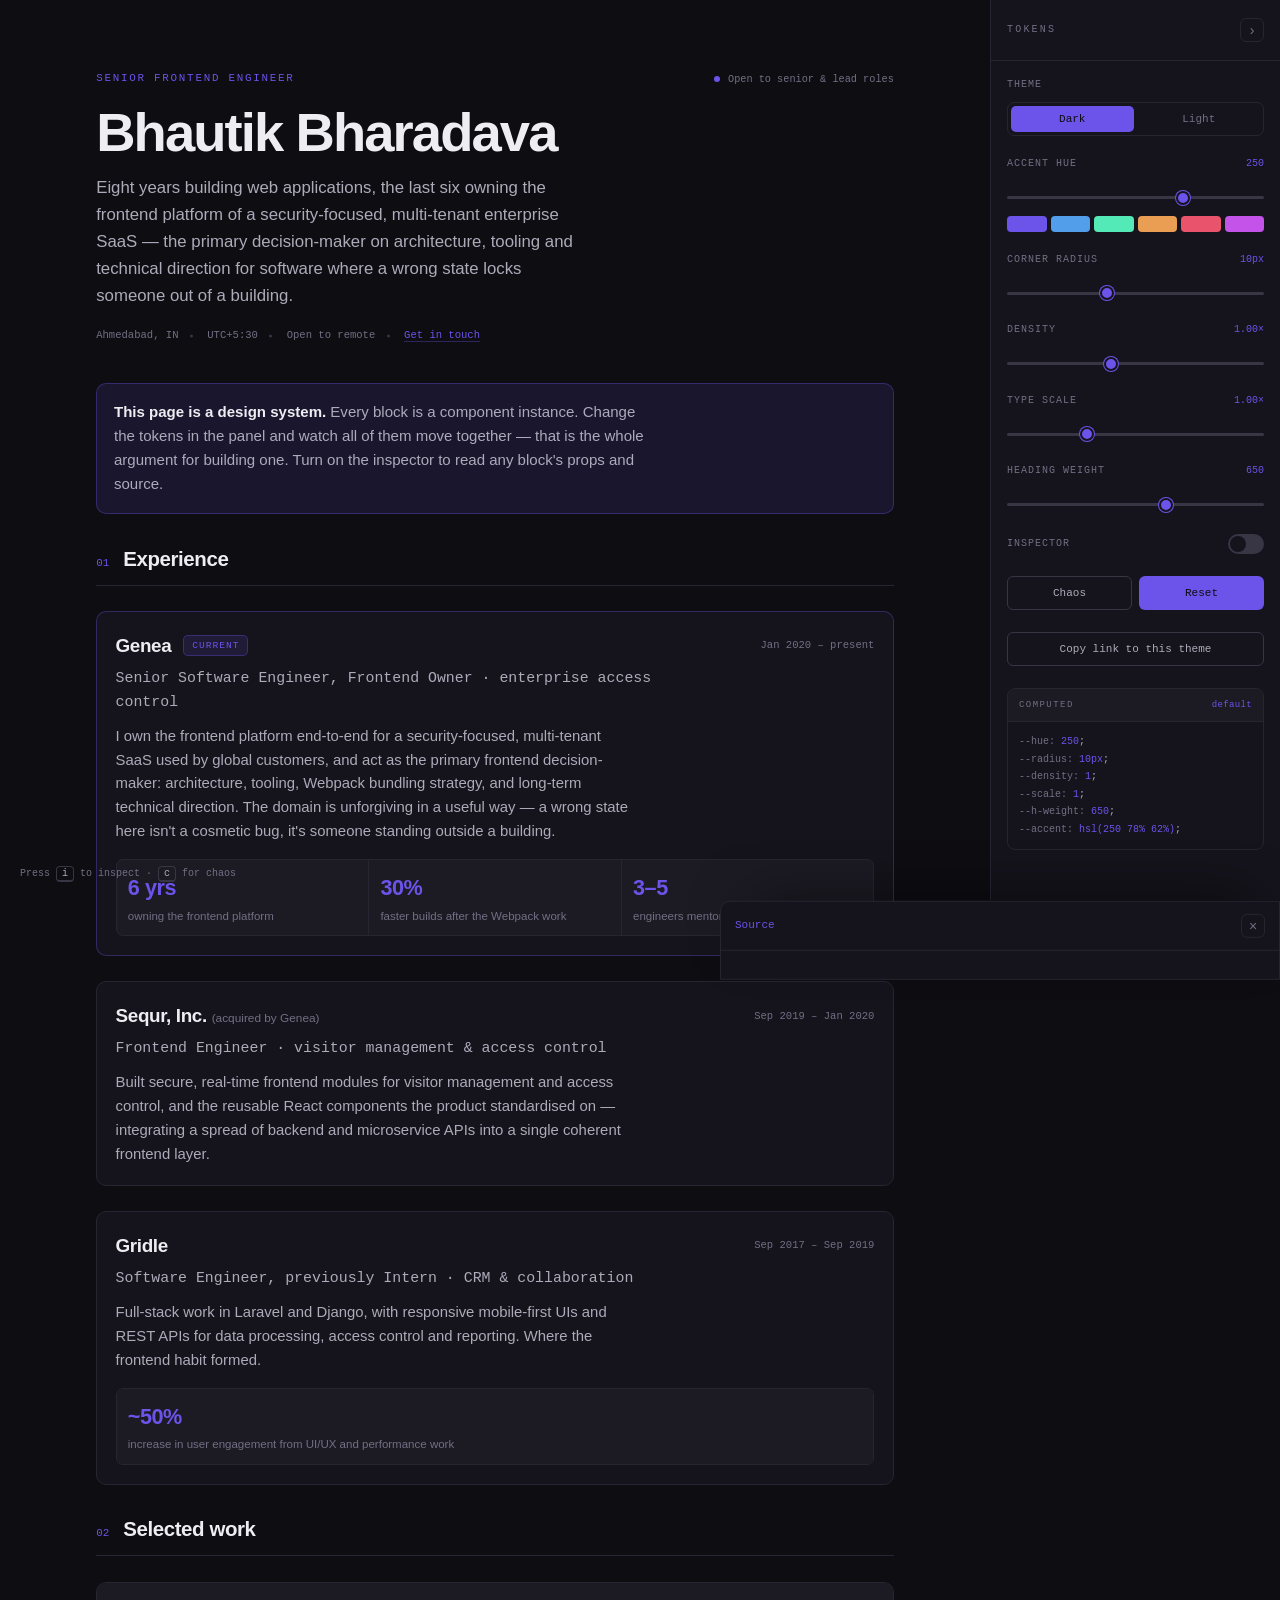
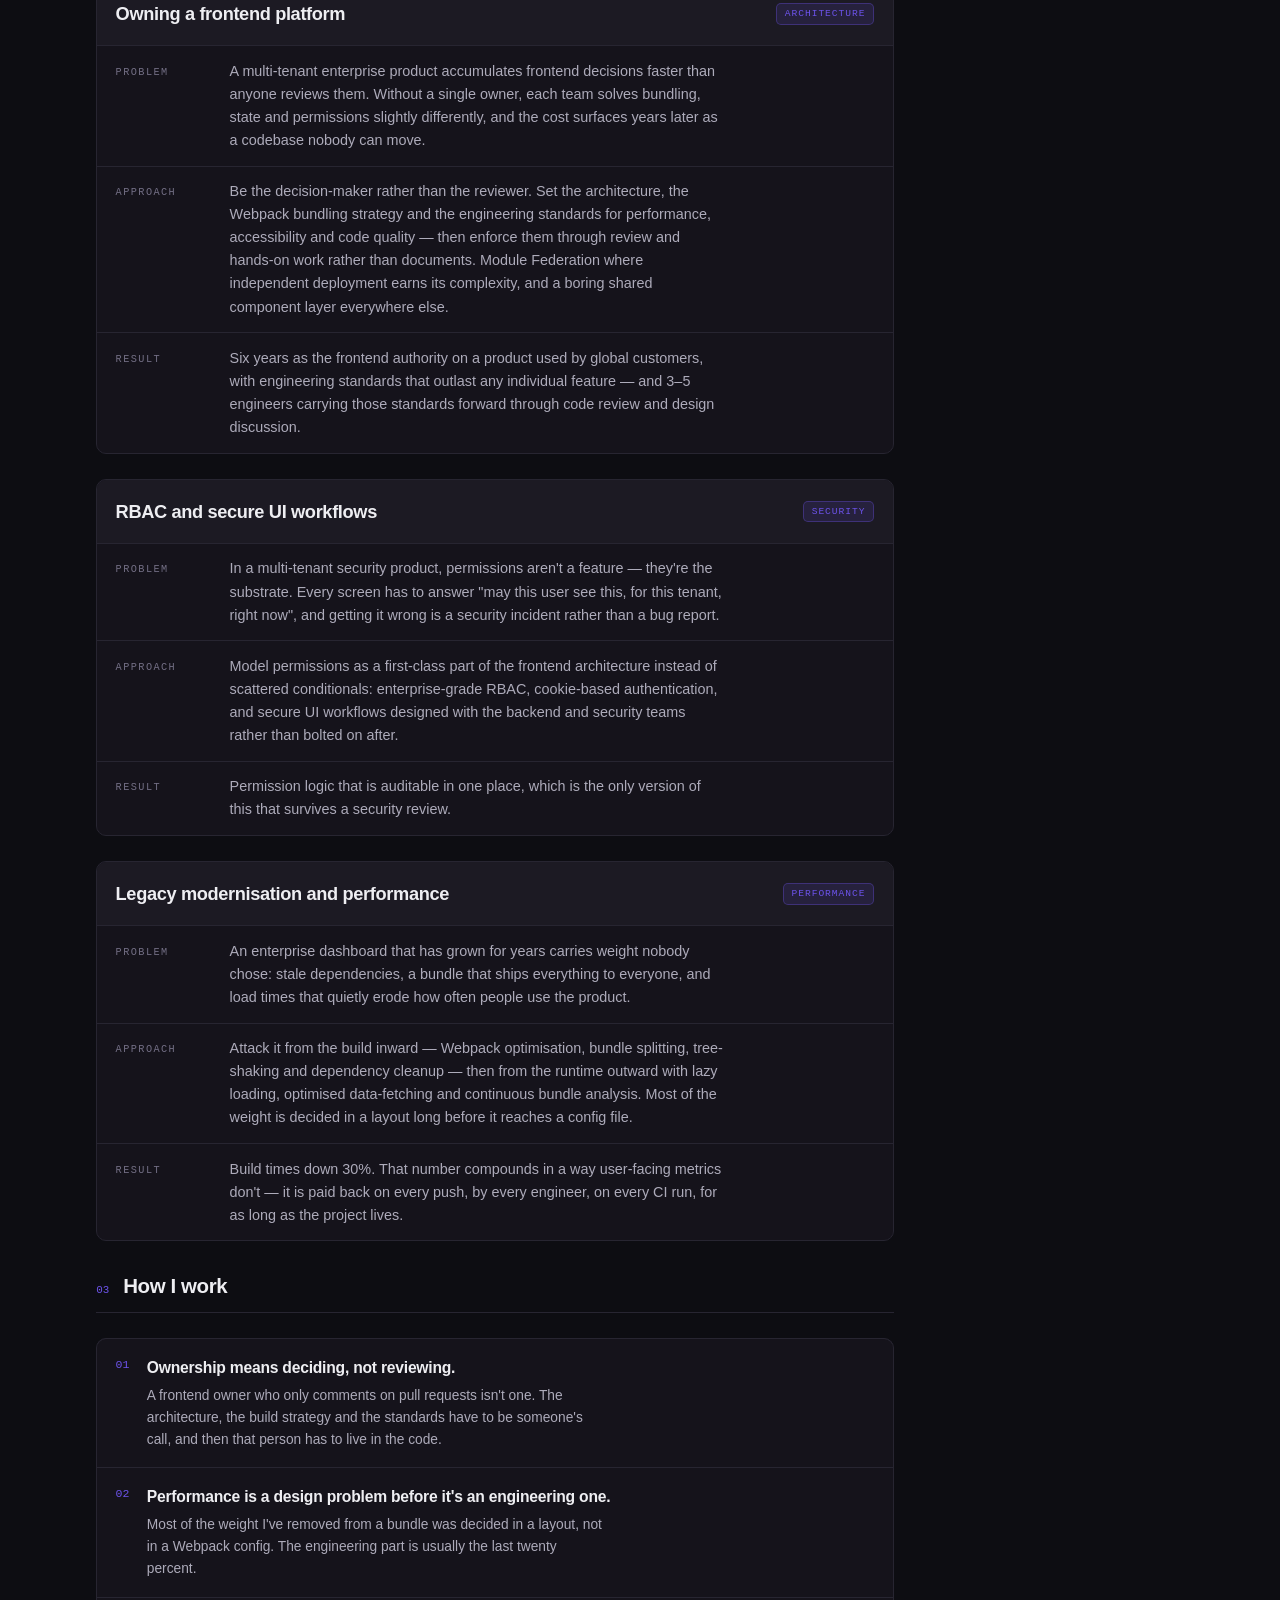
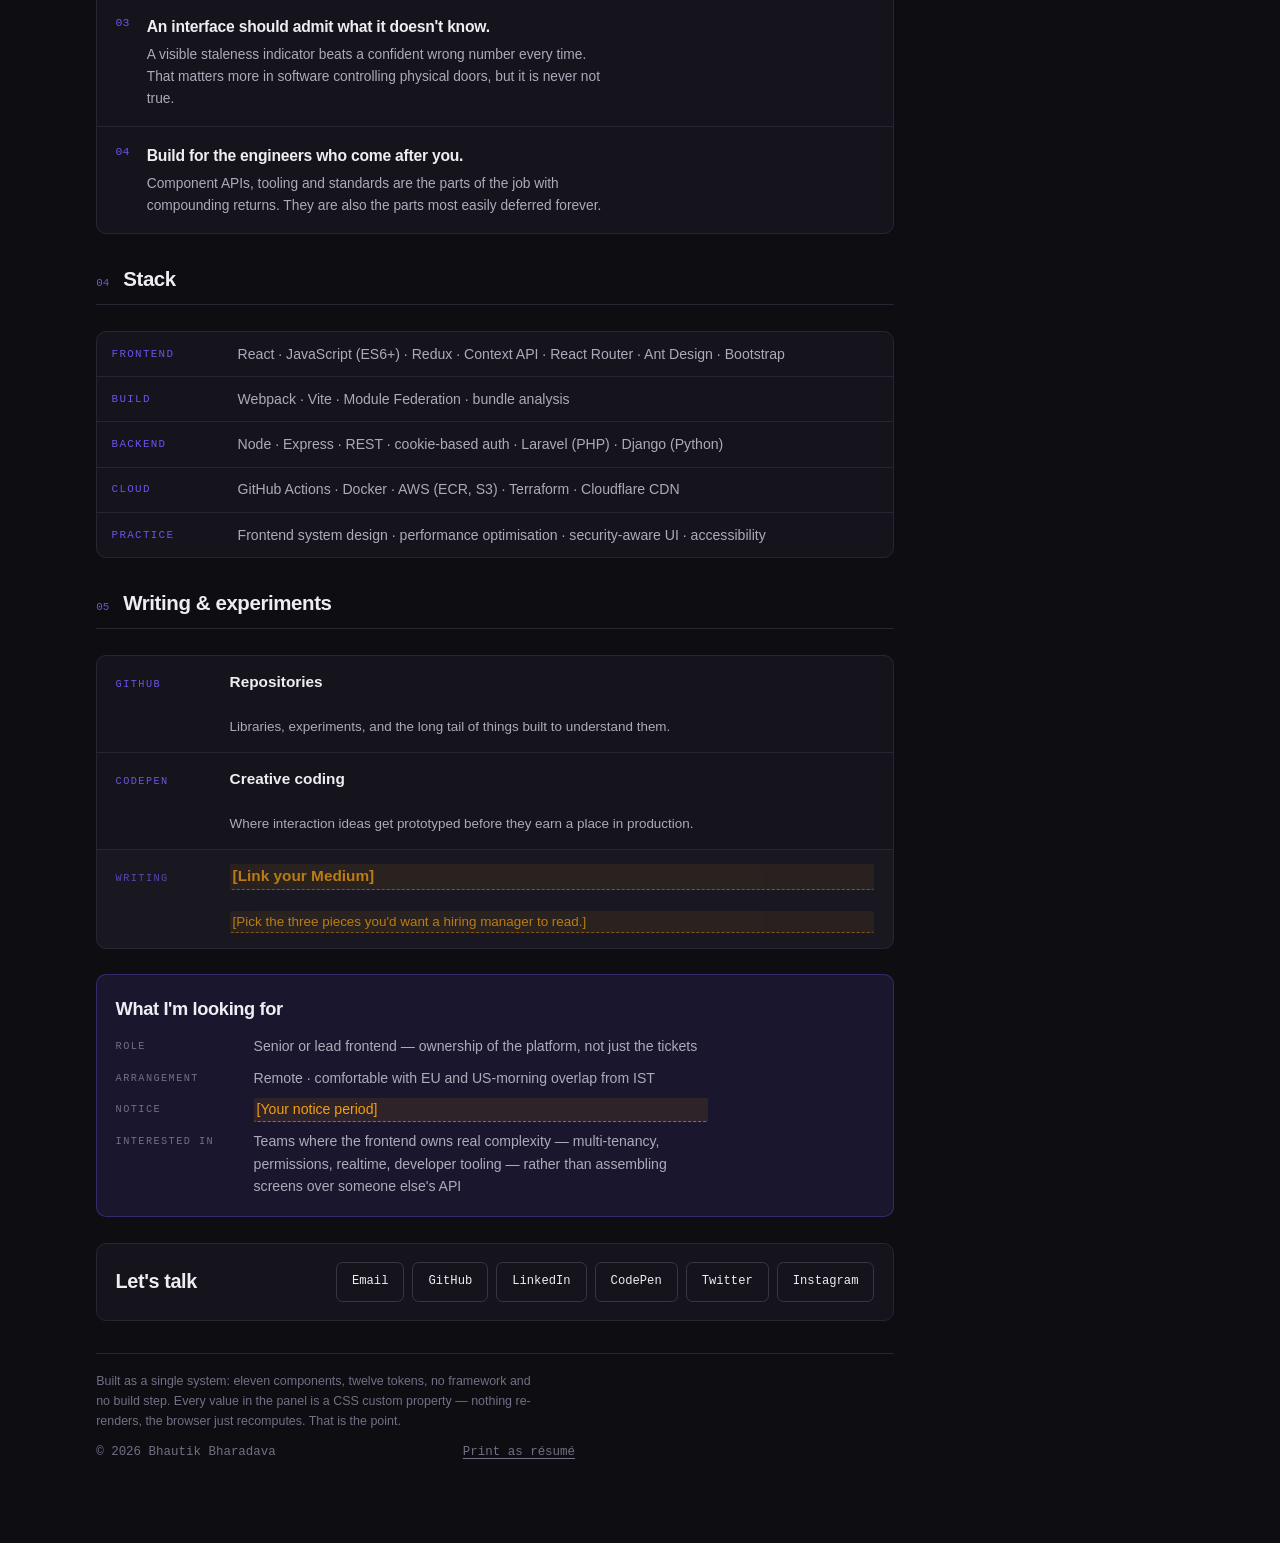
==== commit 7cc43a0c: "Add build-time and mentoring figures; 6 placeholders down to 3 30% faster builds is labelled as a bu" ====
--- a/index.html
+++ b/index.html
@@ -104,8 +104,8 @@
       building.</p>
       <ul class="metrics">
         <li><b>6 yrs</b><span>owning the frontend platform</span></li>
-        <li><b data-todo>[XX]%</b><span>bundle size reduction</span></li>
-        <li><b data-todo>[XX]</b><span>engineers mentored</span></li>
+        <li><b>30%</b><span>faster builds after the Webpack work</span></li>
+        <li><b>3–5</b><span>engineers mentored</span></li>
       </ul>
     </article>
   </section>
@@ -168,7 +168,8 @@
         <div>
           <dt>Result</dt>
           <dd>Six years as the frontend authority on a product used by global customers, with
-          engineering standards that outlast any individual feature.</dd>
+          engineering standards that outlast any individual feature — and 3–5 engineers carrying
+          those standards forward through code review and design discussion.</dd>
         </div>
       </dl>
     </article>
@@ -224,8 +225,9 @@
         </div>
         <div>
           <dt>Result</dt>
-          <dd data-todo>[The bundle-size and load-time numbers, before → after. This is the single
-          most persuasive line on the page — worth digging out of CI artifacts.]</dd>
+          <dd>Build times down 30%. That number compounds in a way user-facing metrics
+          don't — it is paid back on every push, by every engineer, on every CI run, for as
+          long as the project lives.</dd>
         </div>
       </dl>
     </article>
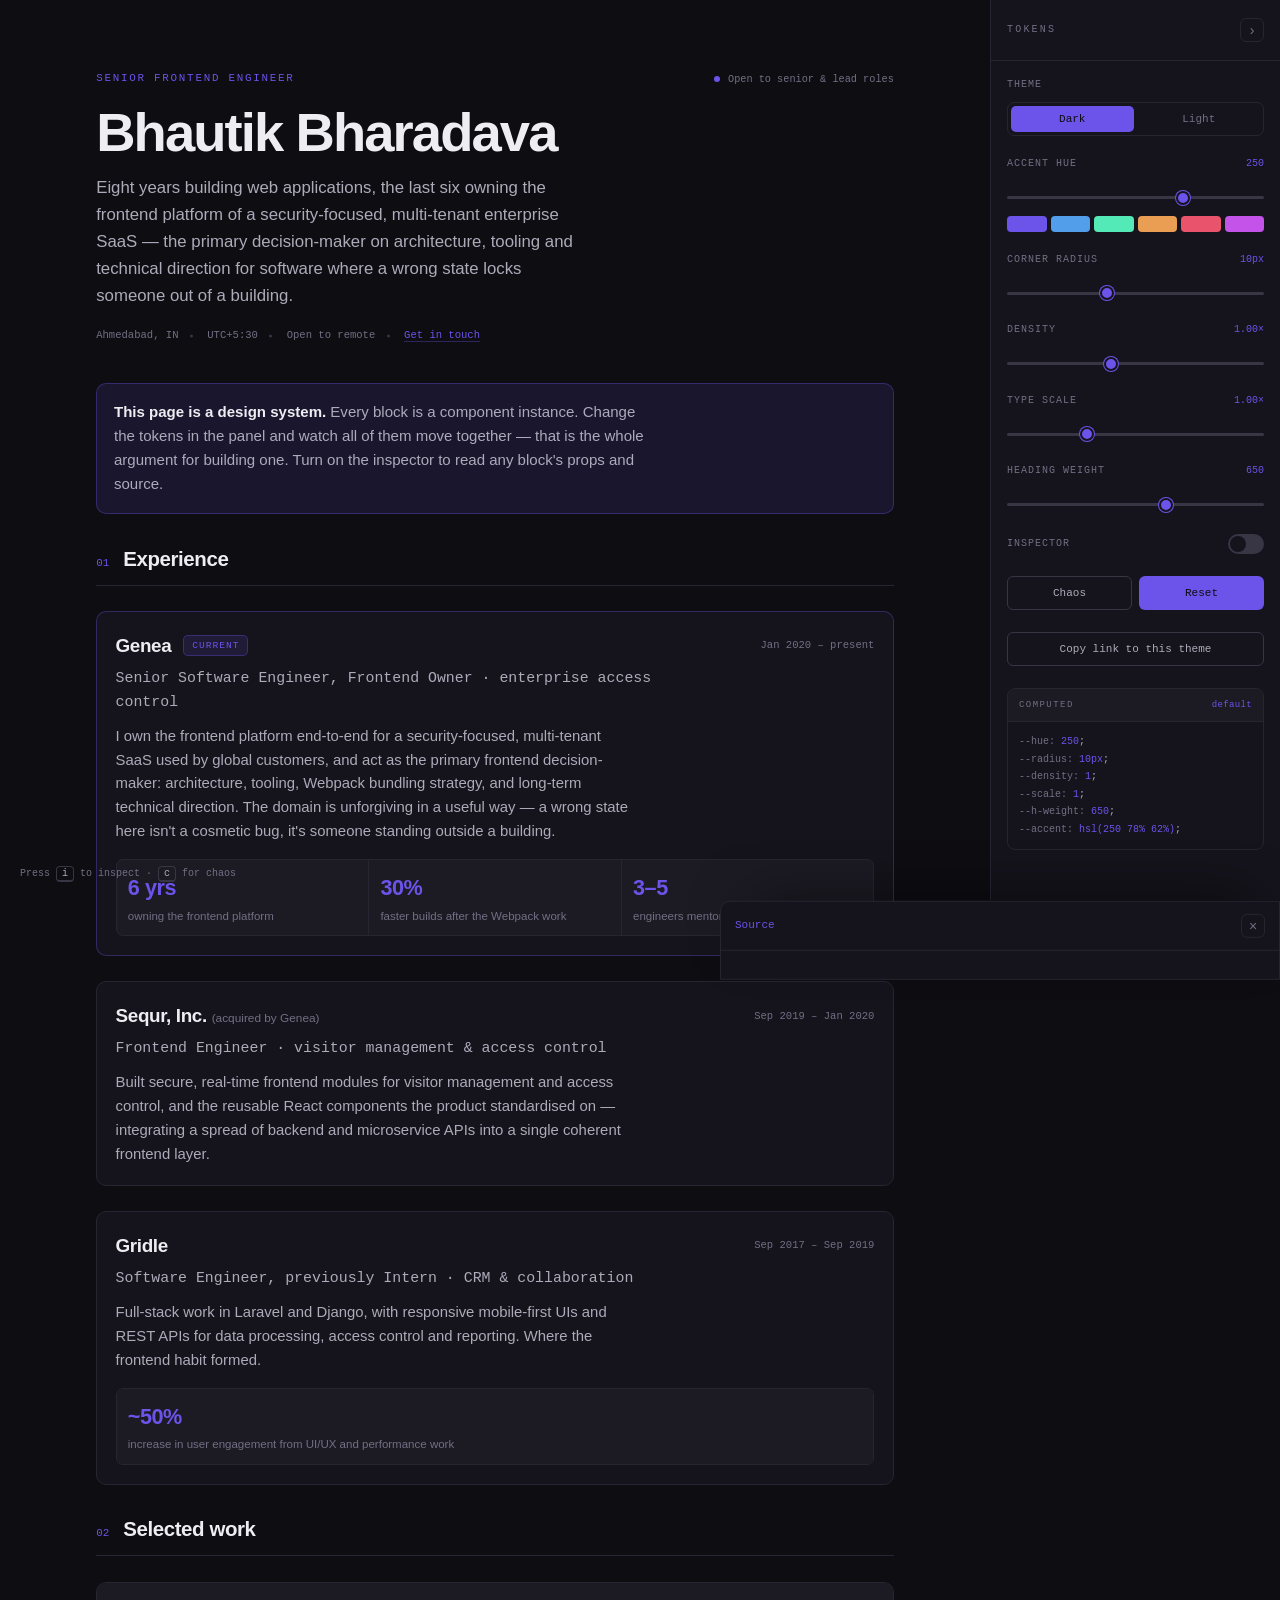
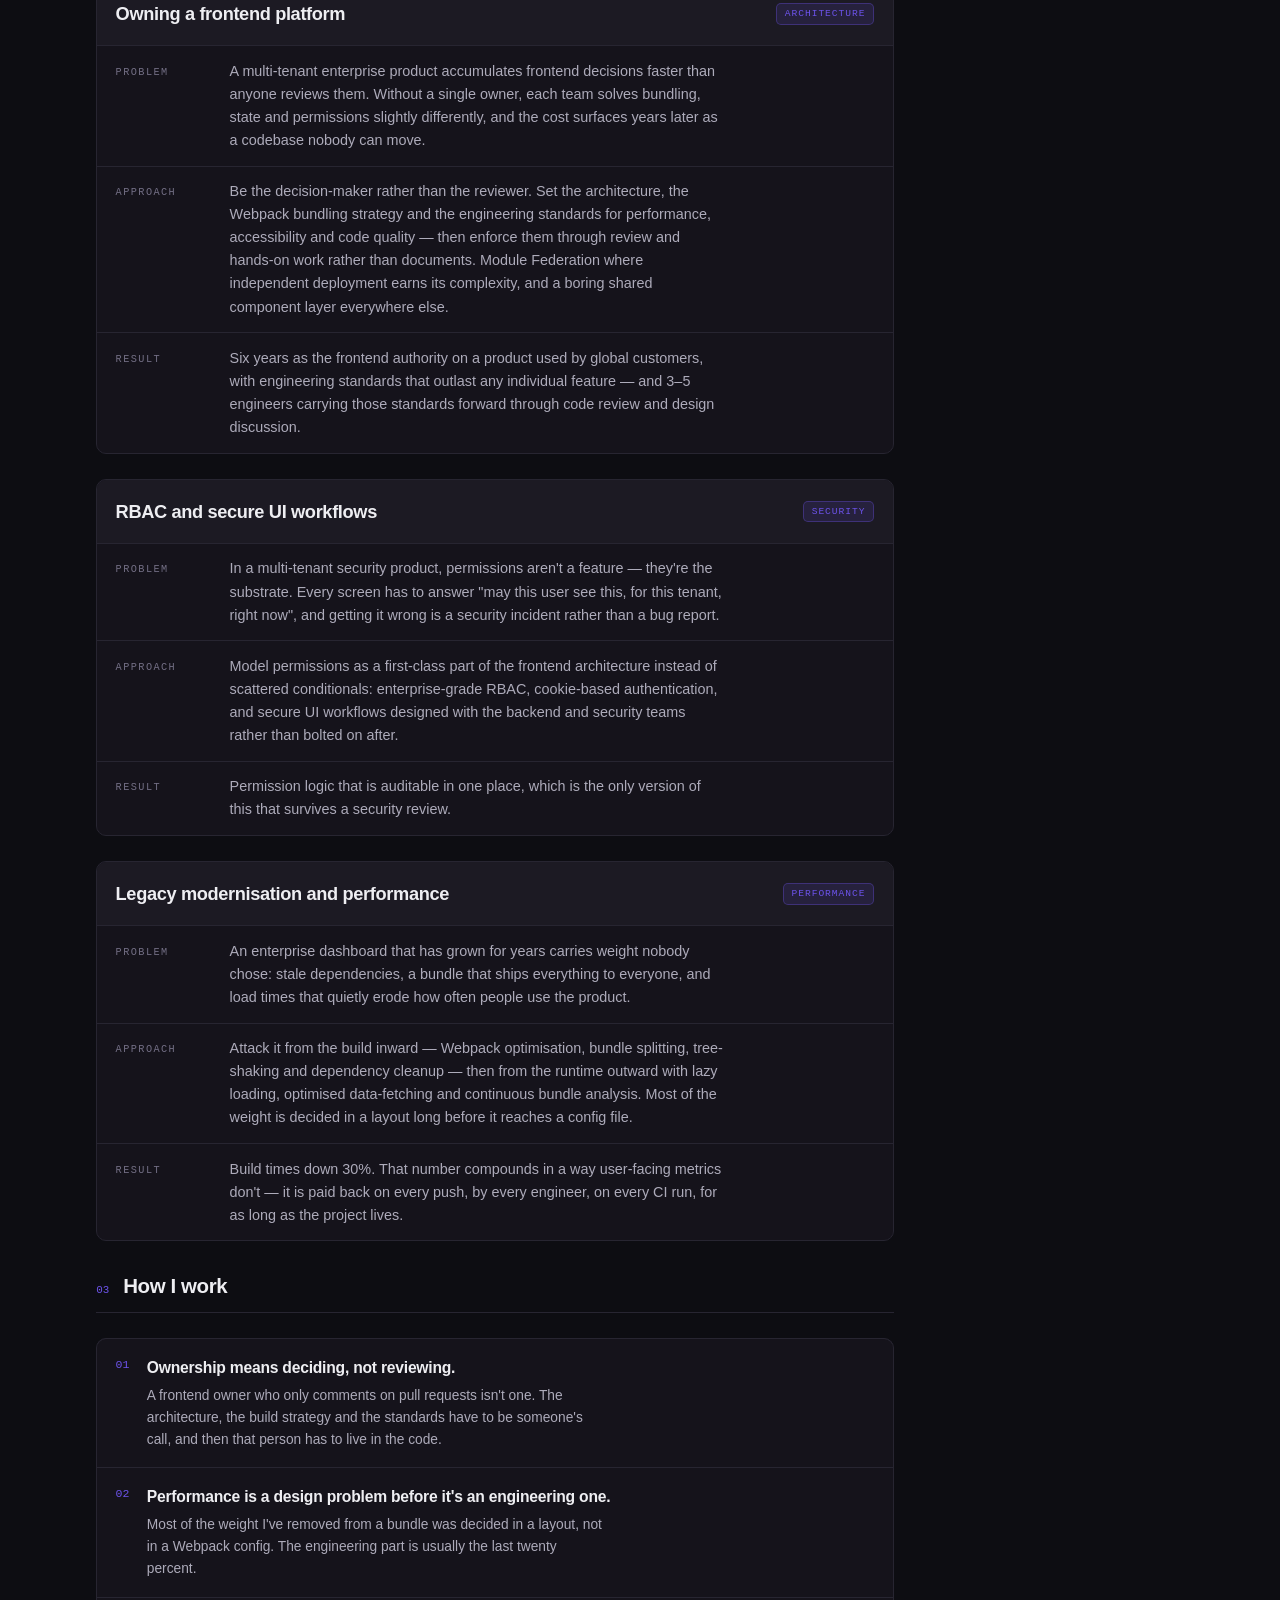
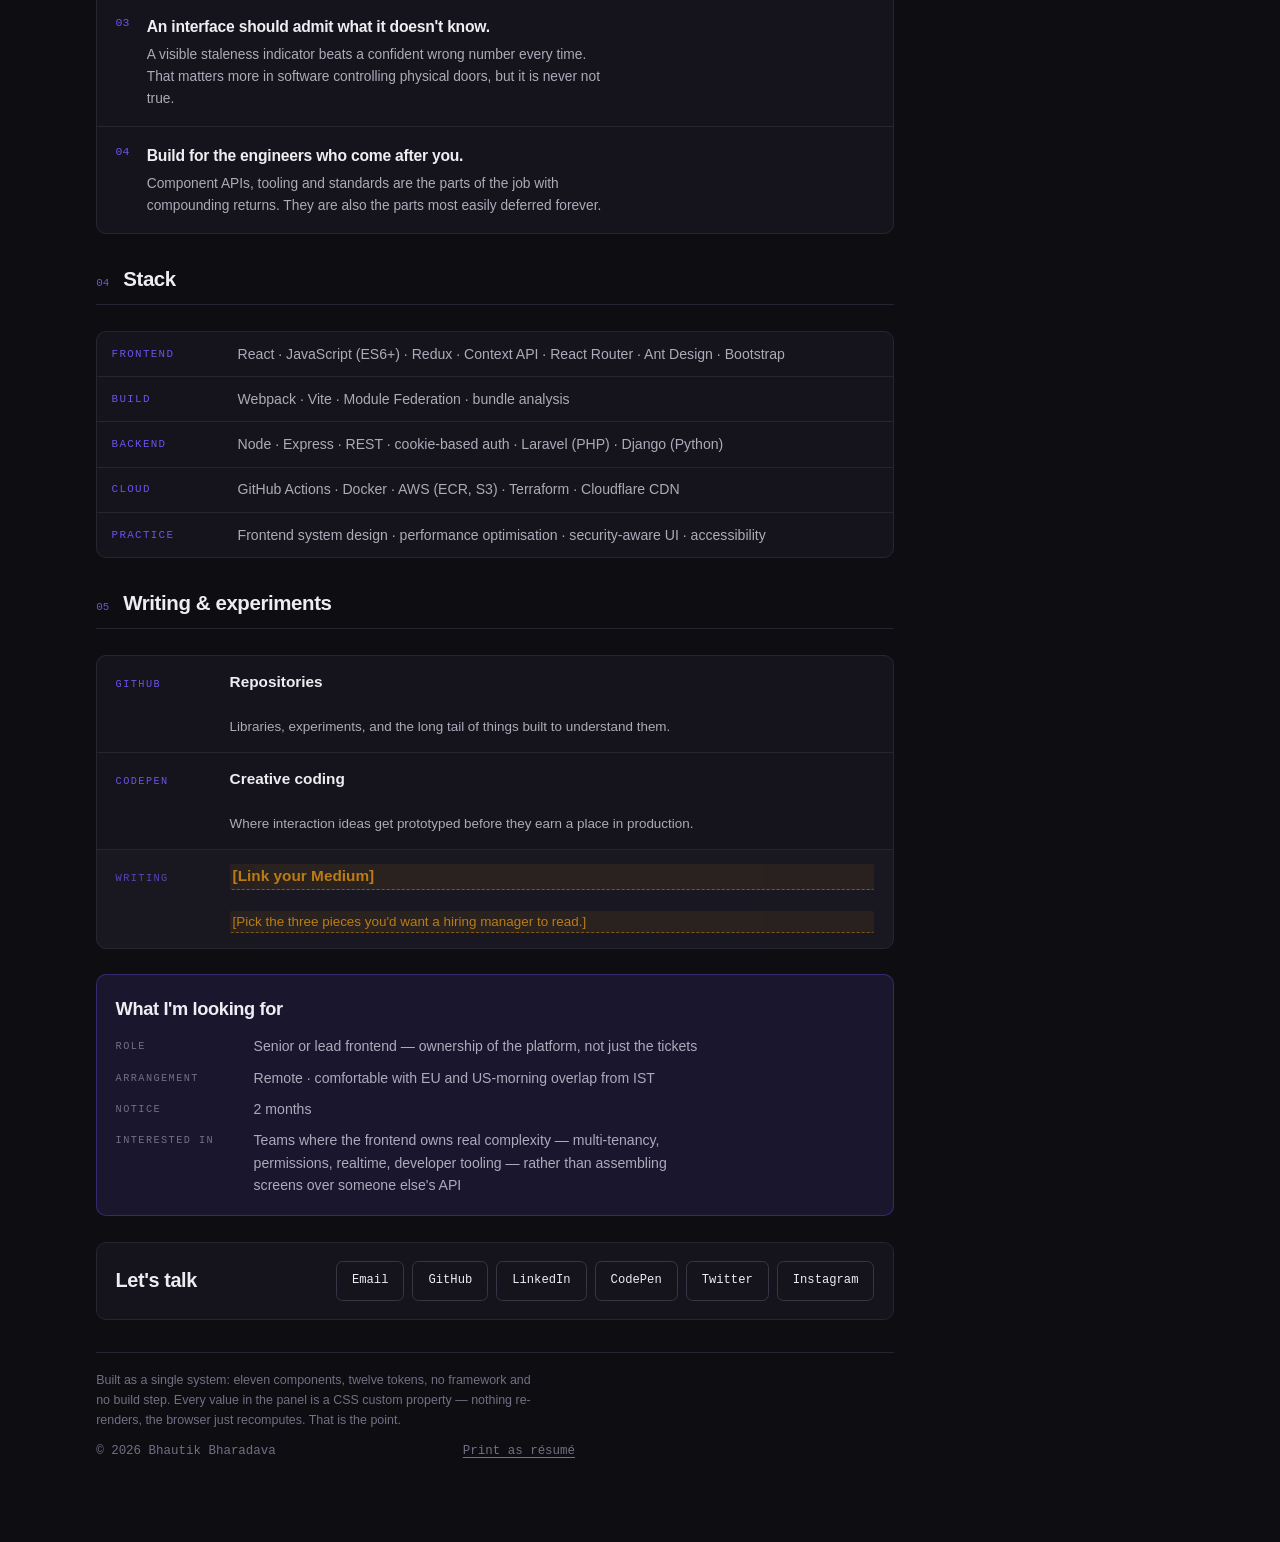
==== commit 2808c3f1: "Notice period: 2 months Two placeholders left, both the Medium link and which pieces to feature.  Co" ====
--- a/index.html
+++ b/index.html
@@ -321,7 +321,7 @@
       <dl>
         <div><dt>Role</dt><dd>Senior or lead frontend — ownership of the platform, not just the tickets</dd></div>
         <div><dt>Arrangement</dt><dd>Remote · comfortable with EU and US-morning overlap from IST</dd></div>
-        <div><dt>Notice</dt><dd data-todo>[Your notice period]</dd></div>
+        <div><dt>Notice</dt><dd>2 months</dd></div>
         <div><dt>Interested in</dt><dd>Teams where the frontend owns real complexity — multi-tenancy,
         permissions, realtime, developer tooling — rather than assembling screens over someone else's API</dd></div>
       </dl>
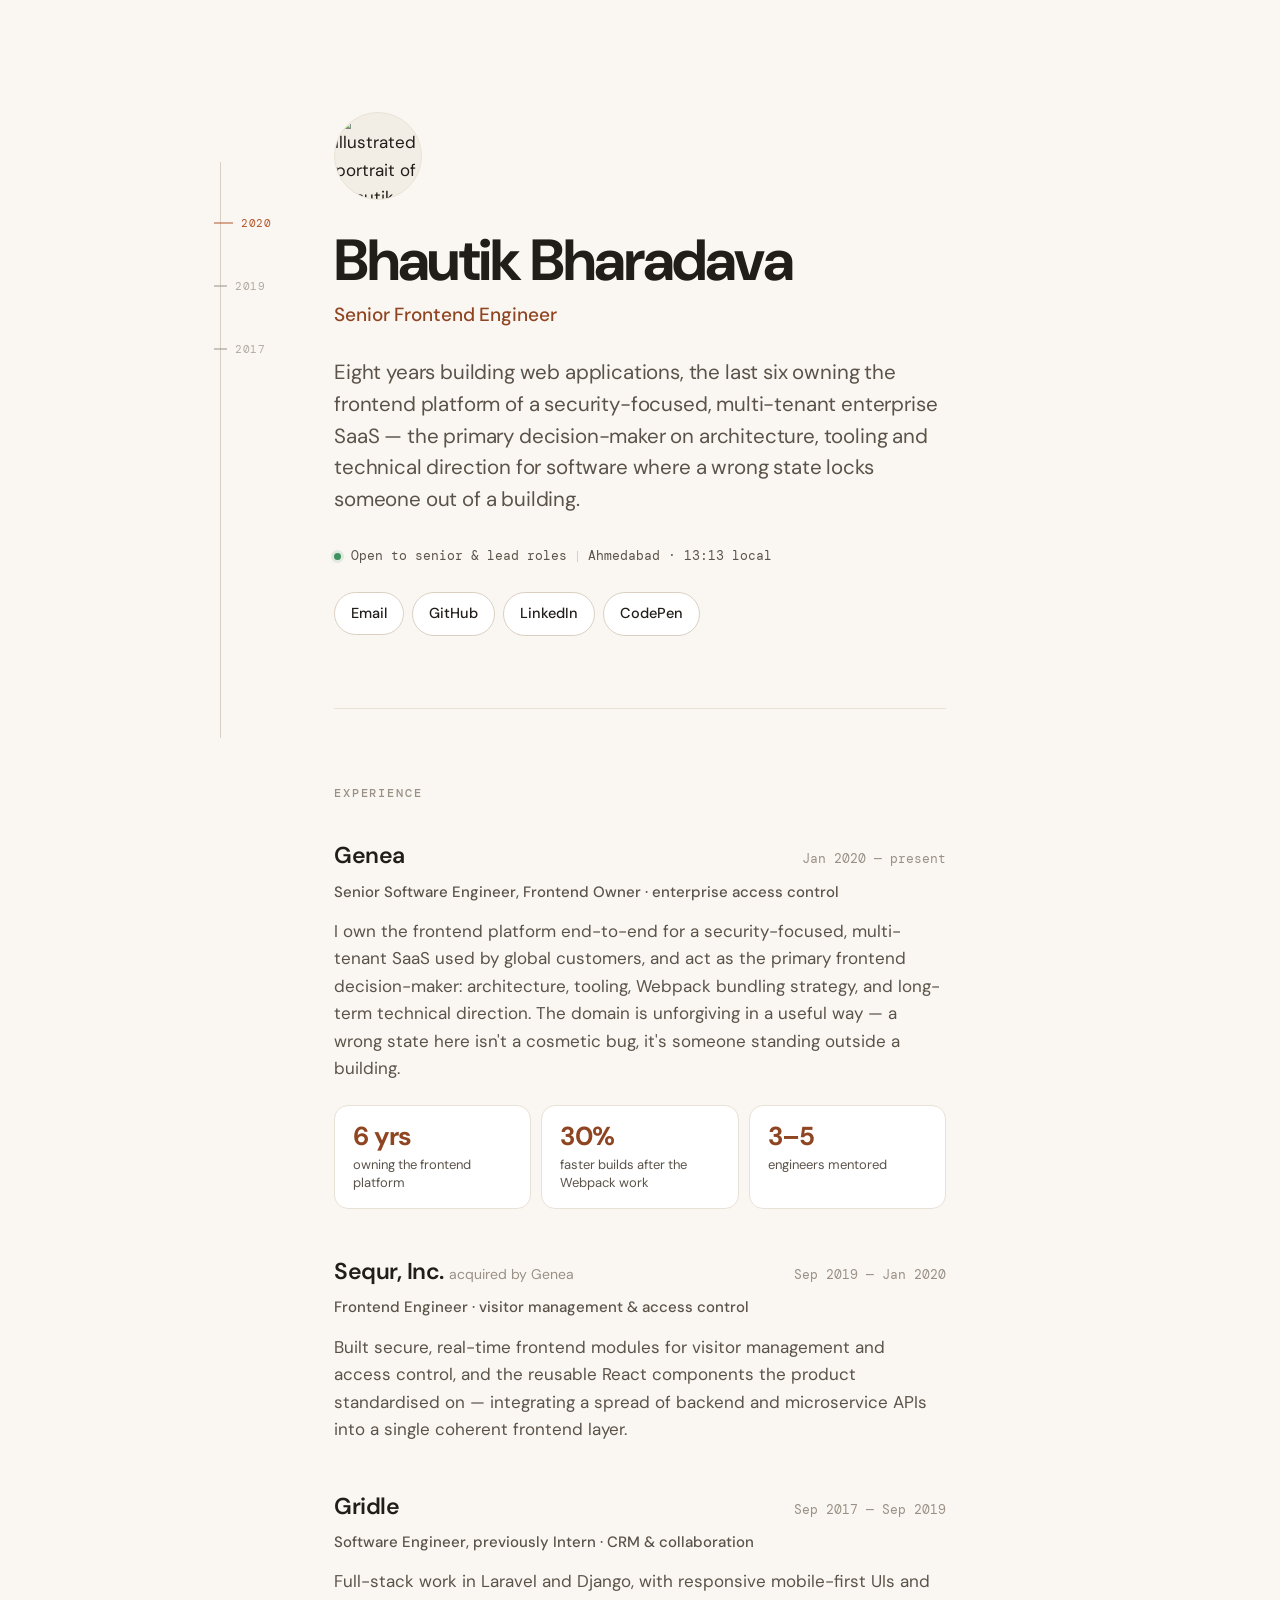
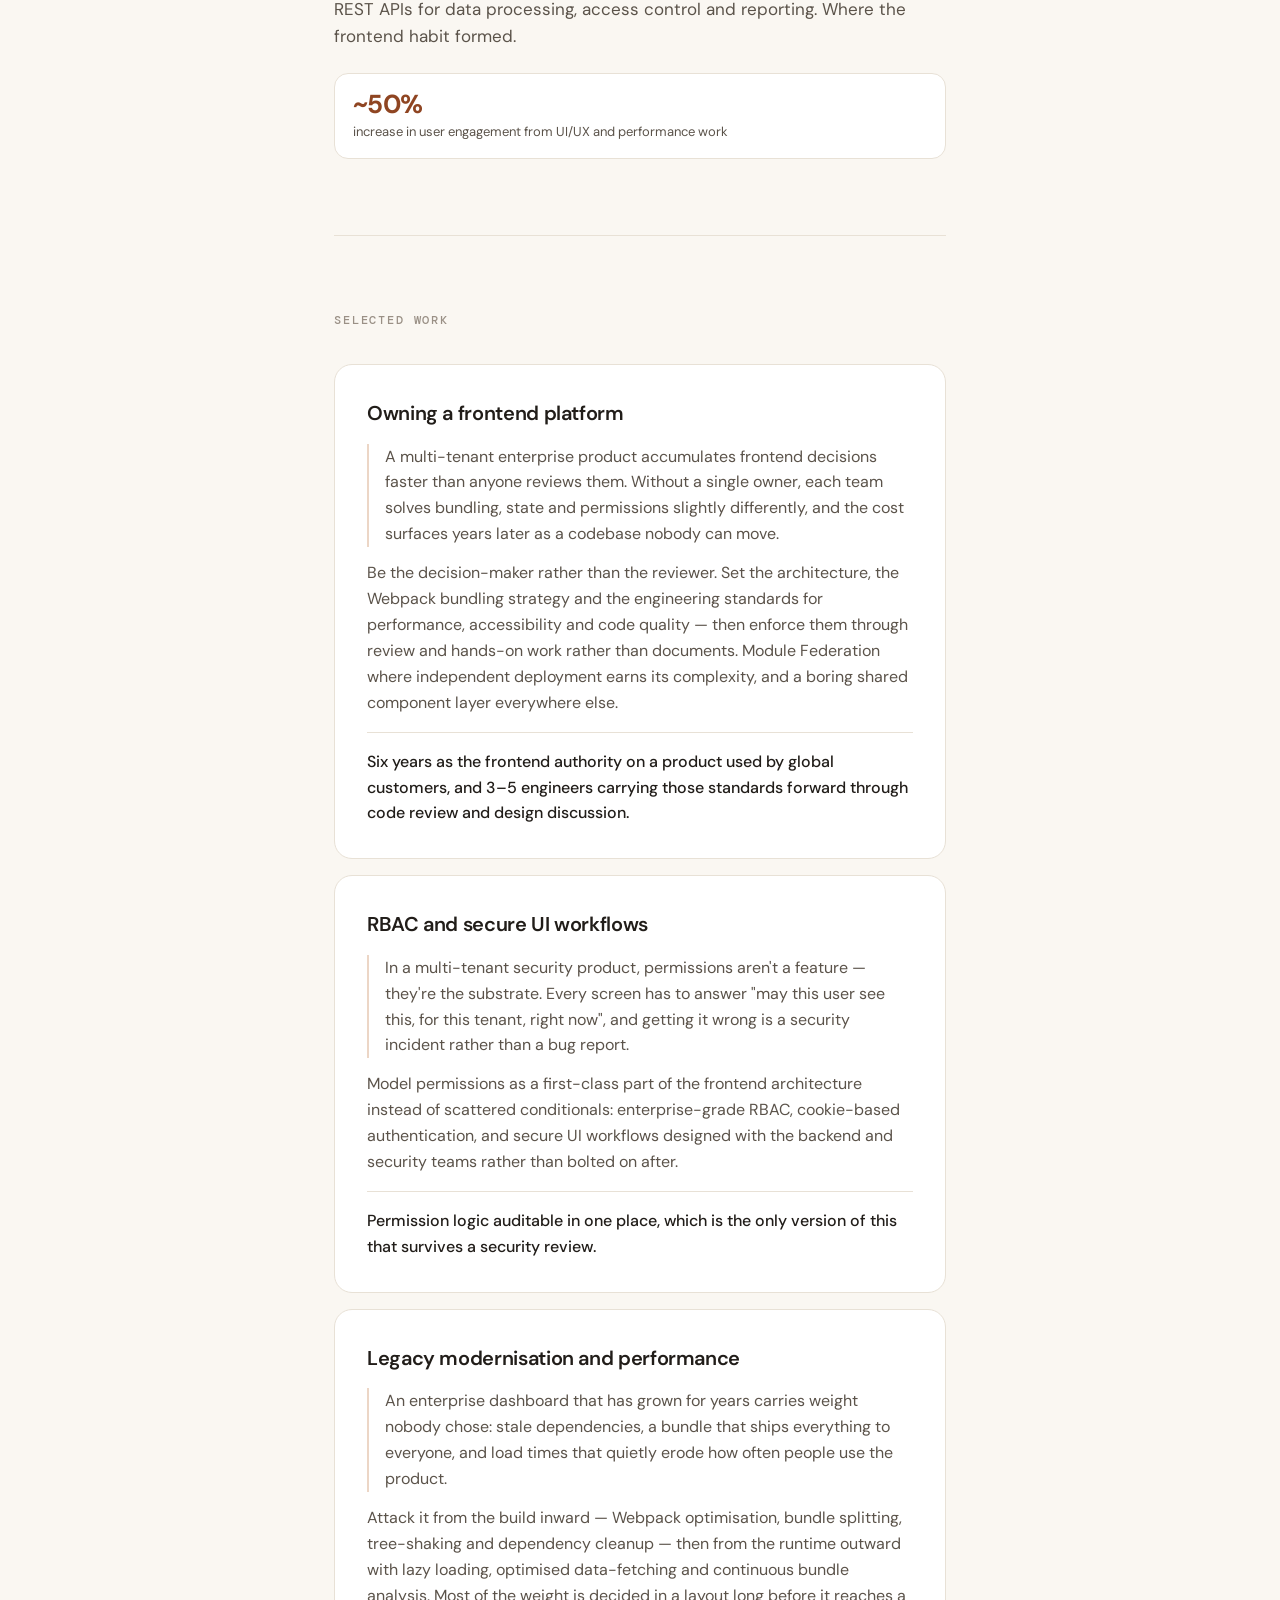
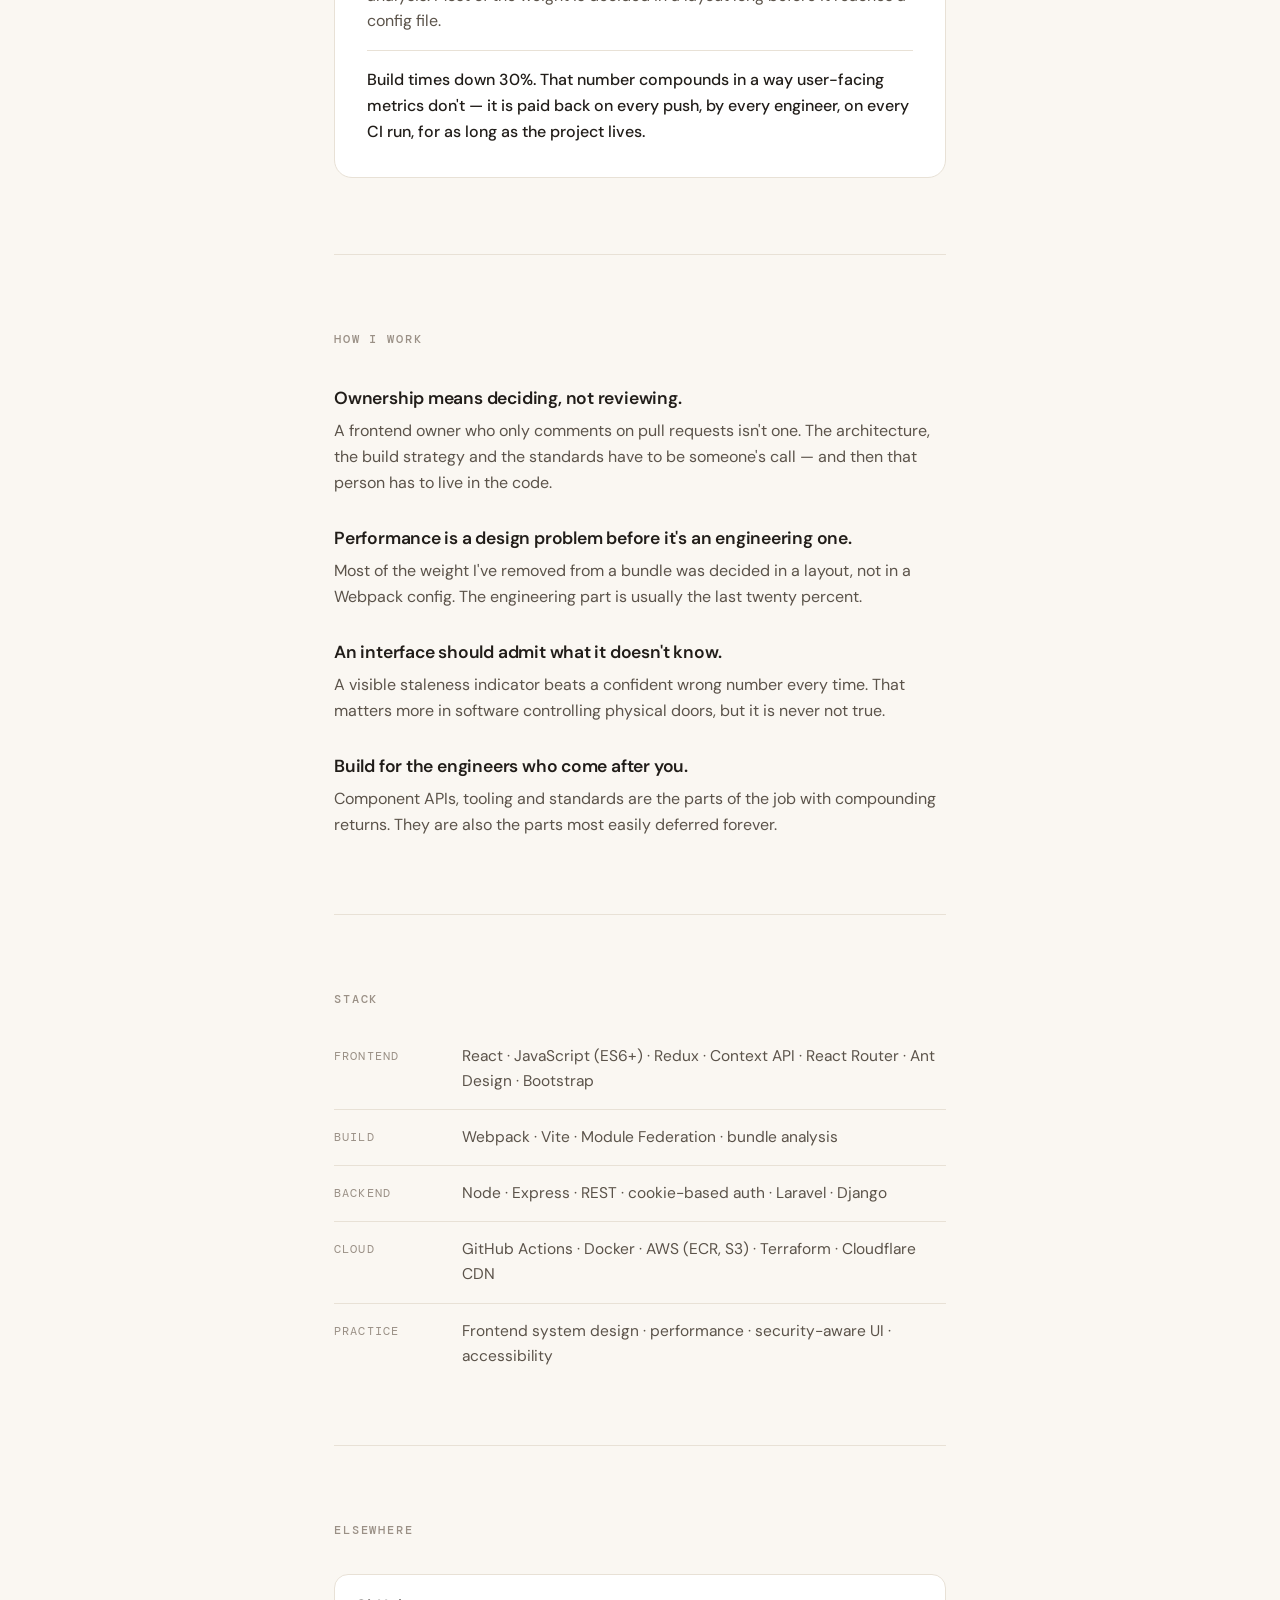
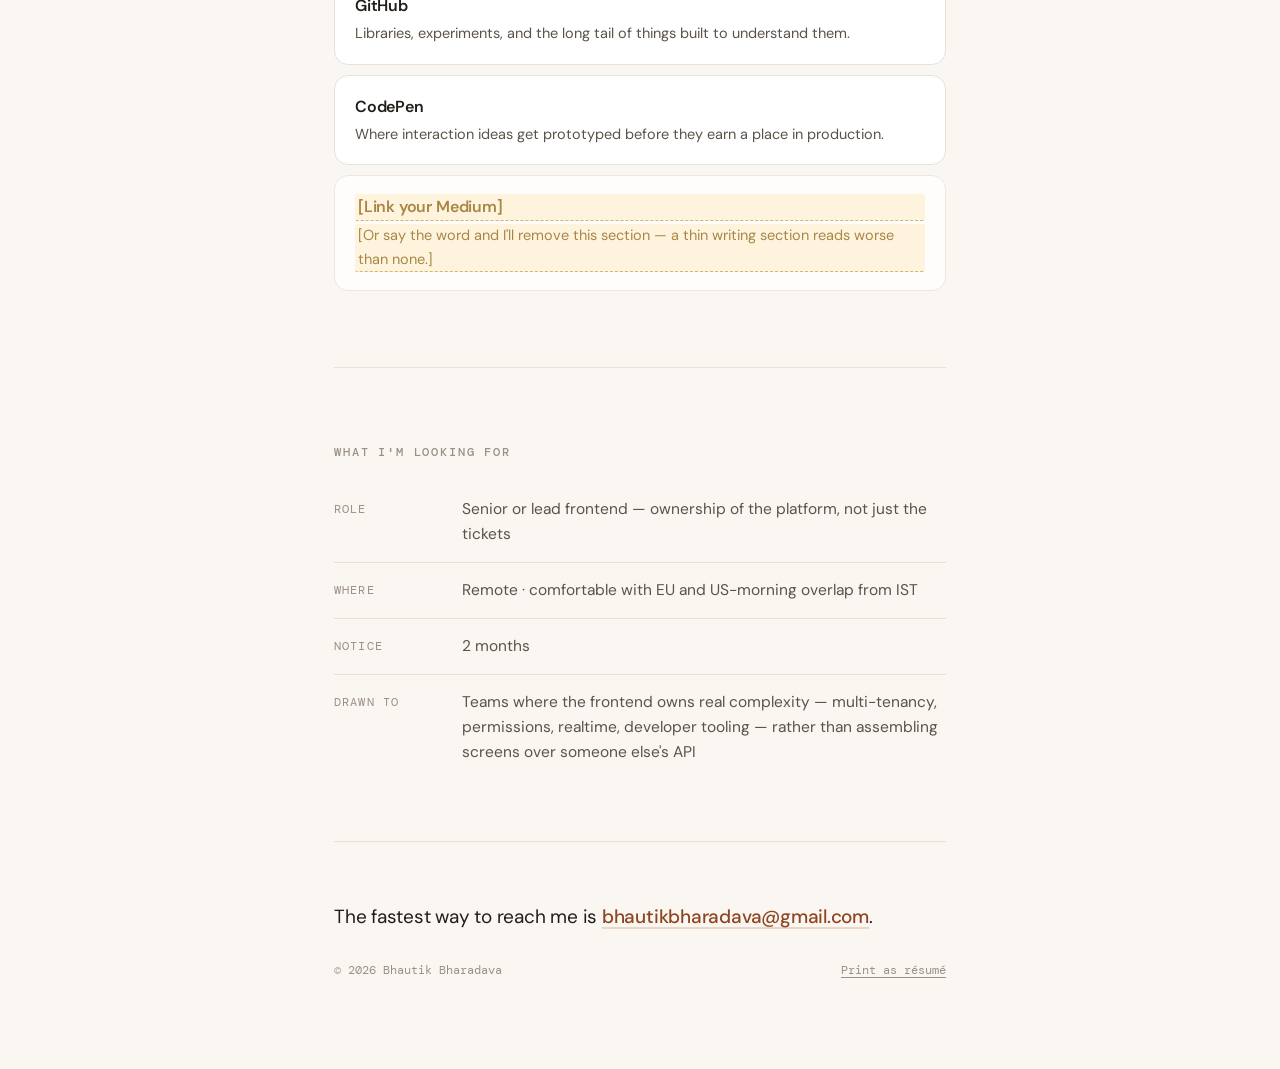
==== commit 02c83321: "Rebuild: warm minimal, light, content-first The design-system concept, its visuals and its interacti" ====
--- a/index.html
+++ b/index.html
@@ -1,13 +1,13 @@
 <!doctype html>
-<html lang="en" data-theme="dark">
+<html lang="en">
 <head>
 <meta charset="utf-8" />
 <meta name="viewport" content="width=device-width, initial-scale=1" />
 
 <title>Bhautik Bharadava — Senior Frontend Engineer</title>
-<meta name="description" content="Senior frontend engineer with 8+ years of experience. Frontend owner for a security-focused, multi-tenant enterprise SaaS — architecture, Webpack strategy, RBAC and secure UI workflows. Open to remote senior and lead roles." />
+<meta name="description" content="Senior frontend engineer, 8+ years. Frontend owner for a security-focused, multi-tenant enterprise SaaS — architecture, Webpack strategy, RBAC and secure UI workflows. Open to remote senior and lead roles." />
 <meta name="author" content="Bhautik Bharadava" />
-<meta name="theme-color" content="#0d0c12" />
+<meta name="theme-color" content="#faf7f2" />
 
 <link rel="canonical" href="https://bhautikbharadava.netlify.app/" />
 <meta property="og:type" content="profile" />
@@ -20,6 +20,7 @@
 <link rel="icon" href="favicon.svg" type="image/svg+xml" />
 <link rel="preconnect" href="https://fonts.googleapis.com" />
 <link rel="preconnect" href="https://fonts.gstatic.com" crossorigin />
+<link href="https://fonts.googleapis.com/css2?family=DM+Mono:wght@400;500&family=DM+Sans:opsz,wght@9..40,400;9..40,500;9..40,600;9..40,700&display=swap" rel="stylesheet" />
 <link rel="stylesheet" href="src/styles.css" />
 
 <script type="application/ld+json">
@@ -44,407 +45,239 @@
 </head>
 <body>
 
-<a class="skip-link" href="#main">Skip to content</a>
-
-<div class="shell">
-
-<!-- ══════════════════════════════════════════════════════════════
-     Every block below is a component instance. data-component and
-     data-props drive the inspector; src/app.js holds their source.
-     ══════════════════════════════════════════════════════════════ -->
-<main id="main" class="canvas">
-
-  <section class="cmp" data-component="Masthead" data-props="variant='hero' status='open'">
-    <div class="masthead">
-      <div class="masthead__row">
-        <span class="tagline">Senior Frontend Engineer</span>
-        <span class="status"><i></i>Open to senior &amp; lead roles</span>
-      </div>
-      <h1 class="masthead__name">Bhautik&nbsp;Bharadava</h1>
-      <p class="masthead__blurb">
-        Eight years building web applications, the last six owning the frontend platform of a
-        security-focused, multi-tenant enterprise SaaS — the primary decision-maker on
-        architecture, tooling and technical direction for software where a wrong state locks
-        someone out of a building.
-      </p>
-      <div class="masthead__meta">
-        <span>Ahmedabad, IN</span><span>UTC+5:30</span><span>Open to remote</span>
-        <span><a href="#contact" class="inline-link">Get in touch</a></span>
-      </div>
+<a class="skip" href="#main">Skip to content</a>
+
+<!-- The one quiet signature: a career rail in the margin. Ticks are placed
+     from the real section offsets by src/app.js; it fills as you read and
+     warms the year you're currently in. Hidden below 1040px. -->
+<div class="rail" id="rail" aria-hidden="true">
+  <div class="rail__line"><span class="rail__fill" id="railFill"></span></div>
+  <div class="rail__ticks" id="railTicks"></div>
+</div>
+
+<div class="page">
+
+  <header class="masthead">
+    <img class="avatar" src="images/Avatar.png" width="96" height="96"
+         alt="Illustrated portrait of Bhautik Bharadava" />
+
+    <h1>Bhautik Bharadava</h1>
+    <p class="role">Senior Frontend Engineer</p>
+
+    <p class="lede">
+      Eight years building web applications, the last six owning the frontend platform of a
+      security-focused, multi-tenant enterprise SaaS — the primary decision-maker on architecture,
+      tooling and technical direction for software where a wrong state locks someone out of a
+      building.
+    </p>
+
+    <div class="status">
+      <span class="dot" aria-hidden="true"></span>
+      Open to senior &amp; lead roles
+      <span class="sep" aria-hidden="true"></span>
+      <span>Ahmedabad · <span id="localTime">—</span> local</span>
     </div>
-  </section>
-
-  <section class="cmp" data-component="Callout" data-props="tone='accent'">
-    <div class="callout">
-      <p><b>This page is a design system.</b> Every block is a component instance. Change the
-      tokens in the panel and watch all of them move together — that is the whole argument for
-      building one. Turn on the inspector to read any block's props and source.</p>
-    </div>
-  </section>
-
-  <!-- ── 01 · Experience ─────────────────────────────────────── -->
-
-  <section class="cmp" data-component="SectionHeading" data-props="index='01' title='Experience'">
-    <div class="heading"><span>01</span><h2>Experience</h2></div>
-  </section>
-
-  <section class="cmp" data-component="RoleCard"
-           data-props="company='Genea' current={true} role='Frontend Owner'">
-    <article class="role role--current">
-      <header>
-        <h3>Genea</h3>
-        <span class="chip">Current</span>
-        <span class="role__dates">Jan 2020 – present</span>
-      </header>
-      <p class="role__sub">Senior Software Engineer, Frontend Owner · enterprise access control</p>
-      <p>I own the frontend platform end-to-end for a security-focused, multi-tenant SaaS used by
-      global customers, and act as the primary frontend decision-maker: architecture, tooling,
-      Webpack bundling strategy, and long-term technical direction. The domain is unforgiving in a
-      useful way — a wrong state here isn't a cosmetic bug, it's someone standing outside a
-      building.</p>
-      <ul class="metrics">
-        <li><b>6 yrs</b><span>owning the frontend platform</span></li>
-        <li><b>30%</b><span>faster builds after the Webpack work</span></li>
-        <li><b>3–5</b><span>engineers mentored</span></li>
-      </ul>
-    </article>
-  </section>
-
-  <section class="cmp" data-component="RoleCard" data-props="company='Sequr' current={false}">
-    <article class="role">
-      <header>
-        <h3>Sequr, Inc. <span class="role__note">(acquired by Genea)</span></h3>
-        <span class="role__dates">Sep 2019 – Jan 2020</span>
-      </header>
-      <p class="role__sub">Frontend Engineer · visitor management &amp; access control</p>
-      <p>Built secure, real-time frontend modules for visitor management and access control,
-      and the reusable React components the product standardised on — integrating a spread of
-      backend and microservice APIs into a single coherent frontend layer.</p>
-    </article>
-  </section>
-
-  <section class="cmp" data-component="RoleCard" data-props="company='Gridle' current={false}">
-    <article class="role">
-      <header>
-        <h3>Gridle</h3>
-        <span class="role__dates">Sep 2017 – Sep 2019</span>
-      </header>
-      <p class="role__sub">Software Engineer, previously Intern · CRM &amp; collaboration</p>
-      <p>Full-stack work in Laravel and Django, with responsive mobile-first UIs and REST APIs for
-      data processing, access control and reporting. Where the frontend habit formed.</p>
-      <ul class="metrics">
-        <li><b>~50%</b><span>increase in user engagement from UI/UX and performance work</span></li>
-      </ul>
-    </article>
-  </section>
-
-  <!-- ── 02 · Selected work ──────────────────────────────────── -->
-
-  <section class="cmp" data-component="SectionHeading" data-props="index='02' title='Selected work'">
-    <div class="heading"><span>02</span><h2>Selected work</h2></div>
-  </section>
-
-  <section class="cmp" data-component="ProjectCard" data-props="slug='frontend-ownership'">
-    <article class="project">
-      <div class="project__head">
+
+    <nav class="links" aria-label="Elsewhere">
+      <a href="mailto:bhautikbharadava@gmail.com">Email</a>
+      <a href="https://github.com/bhautikbharadava" target="_blank" rel="noopener">GitHub</a>
+      <a href="https://www.linkedin.com/in/bhautikbharadava/" target="_blank" rel="noopener">LinkedIn</a>
+      <a href="https://codepen.io/bhautikbharadava" target="_blank" rel="noopener">CodePen</a>
+    </nav>
+  </header>
+
+  <main id="main">
+
+    <!-- ── Experience ─────────────────────────────────────────── -->
+
+    <section class="section" id="experience">
+      <h2 class="section__title">Experience</h2>
+
+      <article class="role-card" data-year="2020">
+        <div class="role-card__head">
+          <h3>Genea</h3>
+          <span class="when">Jan 2020 — present</span>
+        </div>
+        <p class="what">Senior Software Engineer, Frontend Owner · enterprise access control</p>
+        <p>I own the frontend platform end-to-end for a security-focused, multi-tenant SaaS used by
+        global customers, and act as the primary frontend decision-maker: architecture, tooling,
+        Webpack bundling strategy, and long-term technical direction. The domain is unforgiving in
+        a useful way — a wrong state here isn't a cosmetic bug, it's someone standing outside a
+        building.</p>
+        <ul class="figures">
+          <li><b>6 yrs</b><span>owning the frontend platform</span></li>
+          <li><b>30%</b><span>faster builds after the Webpack work</span></li>
+          <li><b>3–5</b><span>engineers mentored</span></li>
+        </ul>
+      </article>
+
+      <article class="role-card" data-year="2019">
+        <div class="role-card__head">
+          <h3>Sequr, Inc. <em>acquired by Genea</em></h3>
+          <span class="when">Sep 2019 — Jan 2020</span>
+        </div>
+        <p class="what">Frontend Engineer · visitor management &amp; access control</p>
+        <p>Built secure, real-time frontend modules for visitor management and access control, and
+        the reusable React components the product standardised on — integrating a spread of backend
+        and microservice APIs into a single coherent frontend layer.</p>
+      </article>
+
+      <article class="role-card" data-year="2017">
+        <div class="role-card__head">
+          <h3>Gridle</h3>
+          <span class="when">Sep 2017 — Sep 2019</span>
+        </div>
+        <p class="what">Software Engineer, previously Intern · CRM &amp; collaboration</p>
+        <p>Full-stack work in Laravel and Django, with responsive mobile-first UIs and REST APIs for
+        data processing, access control and reporting. Where the frontend habit formed.</p>
+        <ul class="figures">
+          <li><b>~50%</b><span>increase in user engagement from UI/UX and performance work</span></li>
+        </ul>
+      </article>
+    </section>
+
+    <!-- ── Selected work ──────────────────────────────────────── -->
+
+    <section class="section" id="work">
+      <h2 class="section__title">Selected work</h2>
+
+      <article class="work">
         <h3>Owning a frontend platform</h3>
-        <span class="project__tag">Architecture</span>
-      </div>
-      <dl class="project__body">
-        <div>
-          <dt>Problem</dt>
-          <dd>A multi-tenant enterprise product accumulates frontend decisions faster than anyone
-          reviews them. Without a single owner, each team solves bundling, state and permissions
-          slightly differently, and the cost surfaces years later as a codebase nobody can move.</dd>
-        </div>
-        <div>
-          <dt>Approach</dt>
-          <dd>Be the decision-maker rather than the reviewer. Set the architecture, the Webpack
-          bundling strategy and the engineering standards for performance, accessibility and code
-          quality — then enforce them through review and hands-on work rather than documents.
-          Module Federation where independent deployment earns its complexity, and a boring shared
-          component layer everywhere else.</dd>
-        </div>
-        <div>
-          <dt>Result</dt>
-          <dd>Six years as the frontend authority on a product used by global customers, with
-          engineering standards that outlast any individual feature — and 3–5 engineers carrying
-          those standards forward through code review and design discussion.</dd>
-        </div>
-      </dl>
-    </article>
-  </section>
-
-  <section class="cmp" data-component="ProjectCard" data-props="slug='rbac'">
-    <article class="project">
-      <div class="project__head">
+        <p class="work__q">A multi-tenant enterprise product accumulates frontend decisions faster
+        than anyone reviews them. Without a single owner, each team solves bundling, state and
+        permissions slightly differently, and the cost surfaces years later as a codebase nobody
+        can move.</p>
+        <p>Be the decision-maker rather than the reviewer. Set the architecture, the Webpack
+        bundling strategy and the engineering standards for performance, accessibility and code
+        quality — then enforce them through review and hands-on work rather than documents. Module
+        Federation where independent deployment earns its complexity, and a boring shared component
+        layer everywhere else.</p>
+        <p class="work__out">Six years as the frontend authority on a product used by global
+        customers, and 3–5 engineers carrying those standards forward through code review and
+        design discussion.</p>
+      </article>
+
+      <article class="work">
         <h3>RBAC and secure UI workflows</h3>
-        <span class="project__tag">Security</span>
-      </div>
-      <dl class="project__body">
-        <div>
-          <dt>Problem</dt>
-          <dd>In a multi-tenant security product, permissions aren't a feature — they're the
-          substrate. Every screen has to answer "may this user see this, for this tenant, right
-          now", and getting it wrong is a security incident rather than a bug report.</dd>
-        </div>
-        <div>
-          <dt>Approach</dt>
-          <dd>Model permissions as a first-class part of the frontend architecture instead of
-          scattered conditionals: enterprise-grade RBAC, cookie-based authentication, and secure UI
-          workflows designed with the backend and security teams rather than bolted on after.</dd>
-        </div>
-        <div>
-          <dt>Result</dt>
-          <dd>Permission logic that is auditable in one place, which is the only version of this
-          that survives a security review.</dd>
-        </div>
-      </dl>
-    </article>
-  </section>
-
-  <section class="cmp" data-component="ProjectCard" data-props="slug='modernization'">
-    <article class="project">
-      <div class="project__head">
+        <p class="work__q">In a multi-tenant security product, permissions aren't a feature —
+        they're the substrate. Every screen has to answer "may this user see this, for this tenant,
+        right now", and getting it wrong is a security incident rather than a bug report.</p>
+        <p>Model permissions as a first-class part of the frontend architecture instead of
+        scattered conditionals: enterprise-grade RBAC, cookie-based authentication, and secure UI
+        workflows designed with the backend and security teams rather than bolted on after.</p>
+        <p class="work__out">Permission logic auditable in one place, which is the only version of
+        this that survives a security review.</p>
+      </article>
+
+      <article class="work">
         <h3>Legacy modernisation and performance</h3>
-        <span class="project__tag">Performance</span>
-      </div>
-      <dl class="project__body">
-        <div>
-          <dt>Problem</dt>
-          <dd>An enterprise dashboard that has grown for years carries weight nobody chose: stale
-          dependencies, a bundle that ships everything to everyone, and load times that quietly
-          erode how often people use the product.</dd>
-        </div>
-        <div>
-          <dt>Approach</dt>
-          <dd>Attack it from the build inward — Webpack optimisation, bundle splitting,
-          tree-shaking and dependency cleanup — then from the runtime outward with lazy loading,
-          optimised data-fetching and continuous bundle analysis. Most of the weight is decided in
-          a layout long before it reaches a config file.</dd>
-        </div>
-        <div>
-          <dt>Result</dt>
-          <dd>Build times down 30%. That number compounds in a way user-facing metrics
-          don't — it is paid back on every push, by every engineer, on every CI run, for as
-          long as the project lives.</dd>
-        </div>
-      </dl>
-    </article>
-  </section>
-
-  <!-- ── 03 · How I work ─────────────────────────────────────── -->
-
-  <section class="cmp" data-component="SectionHeading" data-props="index='03' title='How I work'">
-    <div class="heading"><span>03</span><h2>How I work</h2></div>
-  </section>
-
-  <section class="cmp" data-component="PrincipleList" data-props="items={4}">
-    <ol class="principles">
-      <li>
-        <h4>Ownership means deciding, not reviewing.</h4>
+        <p class="work__q">An enterprise dashboard that has grown for years carries weight nobody
+        chose: stale dependencies, a bundle that ships everything to everyone, and load times that
+        quietly erode how often people use the product.</p>
+        <p>Attack it from the build inward — Webpack optimisation, bundle splitting, tree-shaking
+        and dependency cleanup — then from the runtime outward with lazy loading, optimised
+        data-fetching and continuous bundle analysis. Most of the weight is decided in a layout
+        long before it reaches a config file.</p>
+        <p class="work__out">Build times down 30%. That number compounds in a way user-facing
+        metrics don't — it is paid back on every push, by every engineer, on every CI run, for as
+        long as the project lives.</p>
+      </article>
+    </section>
+
+    <!-- ── How I work ─────────────────────────────────────────── -->
+
+    <section class="section" id="approach">
+      <h2 class="section__title">How I work</h2>
+
+      <div class="belief">
+        <h3>Ownership means deciding, not reviewing.</h3>
         <p>A frontend owner who only comments on pull requests isn't one. The architecture, the
-        build strategy and the standards have to be someone's call, and then that person has to
+        build strategy and the standards have to be someone's call — and then that person has to
         live in the code.</p>
-      </li>
-      <li>
-        <h4>Performance is a design problem before it's an engineering one.</h4>
+      </div>
+      <div class="belief">
+        <h3>Performance is a design problem before it's an engineering one.</h3>
         <p>Most of the weight I've removed from a bundle was decided in a layout, not in a Webpack
         config. The engineering part is usually the last twenty percent.</p>
-      </li>
-      <li>
-        <h4>An interface should admit what it doesn't know.</h4>
+      </div>
+      <div class="belief">
+        <h3>An interface should admit what it doesn't know.</h3>
         <p>A visible staleness indicator beats a confident wrong number every time. That matters
         more in software controlling physical doors, but it is never not true.</p>
-      </li>
-      <li>
-        <h4>Build for the engineers who come after you.</h4>
-        <p>Component APIs, tooling and standards are the parts of the job with compounding
-        returns. They are also the parts most easily deferred forever.</p>
-      </li>
-    </ol>
-  </section>
-
-  <!-- ── 04 · Stack ──────────────────────────────────────────── -->
-
-  <section class="cmp" data-component="SectionHeading" data-props="index='04' title='Stack'">
-    <div class="heading"><span>04</span><h2>Stack</h2></div>
-  </section>
-
-  <section class="cmp" data-component="StackTable" data-props="rows={5}">
-    <dl class="stack">
-      <div><dt>Frontend</dt><dd>React · JavaScript (ES6+) · Redux · Context API · React Router · Ant Design · Bootstrap</dd></div>
-      <div><dt>Build</dt><dd>Webpack · Vite · Module Federation · bundle analysis</dd></div>
-      <div><dt>Backend</dt><dd>Node · Express · REST · cookie-based auth · Laravel (PHP) · Django (Python)</dd></div>
-      <div><dt>Cloud</dt><dd>GitHub Actions · Docker · AWS (ECR, S3) · Terraform · Cloudflare CDN</dd></div>
-      <div><dt>Practice</dt><dd>Frontend system design · performance optimisation · security-aware UI · accessibility</dd></div>
-    </dl>
-  </section>
-
-  <!-- ── 05 · Writing & experiments ──────────────────────────── -->
-
-  <section class="cmp" data-component="SectionHeading" data-props="index='05' title='Writing &amp; experiments'">
-    <div class="heading"><span>05</span><h2>Writing &amp; experiments</h2></div>
-  </section>
-
-  <section class="cmp" data-component="LinkList" data-props="items={3}">
-    <ul class="linklist">
-      <li>
-        <a href="https://github.com/bhautikbharadava" target="_blank" rel="noopener">
-          <span class="linklist__k">GitHub</span>
-          <b>Repositories</b>
-          <span class="linklist__d">Libraries, experiments, and the long tail of things built to understand them.</span>
-        </a>
-      </li>
-      <li>
-        <a href="https://codepen.io/bhautikbharadava" target="_blank" rel="noopener">
-          <span class="linklist__k">CodePen</span>
-          <b>Creative coding</b>
-          <span class="linklist__d">Where interaction ideas get prototyped before they earn a place in production.</span>
-        </a>
-      </li>
-      <li>
-        <a href="#" data-todo-link>
-          <span class="linklist__k">Writing</span>
-          <b data-todo>[Link your Medium]</b>
-          <span class="linklist__d" data-todo>[Pick the three pieces you'd want a hiring manager to read.]</span>
-        </a>
-      </li>
-    </ul>
-  </section>
-
-  <!-- ── Availability ────────────────────────────────────────── -->
-
-  <section class="cmp" data-component="Availability" data-props="status='open' remote={true}">
-    <div class="availability">
-      <h3>What I'm looking for</h3>
-      <dl>
+      </div>
+      <div class="belief">
+        <h3>Build for the engineers who come after you.</h3>
+        <p>Component APIs, tooling and standards are the parts of the job with compounding returns.
+        They are also the parts most easily deferred forever.</p>
+      </div>
+    </section>
+
+    <!-- ── Stack ──────────────────────────────────────────────── -->
+
+    <section class="section" id="stack">
+      <h2 class="section__title">Stack</h2>
+      <dl class="stack">
+        <div><dt>Frontend</dt><dd>React · JavaScript (ES6+) · Redux · Context API · React Router · Ant Design · Bootstrap</dd></div>
+        <div><dt>Build</dt><dd>Webpack · Vite · Module Federation · bundle analysis</dd></div>
+        <div><dt>Backend</dt><dd>Node · Express · REST · cookie-based auth · Laravel · Django</dd></div>
+        <div><dt>Cloud</dt><dd>GitHub Actions · Docker · AWS (ECR, S3) · Terraform · Cloudflare CDN</dd></div>
+        <div><dt>Practice</dt><dd>Frontend system design · performance · security-aware UI · accessibility</dd></div>
+      </dl>
+    </section>
+
+    <!-- ── Elsewhere ──────────────────────────────────────────── -->
+
+    <section class="section" id="elsewhere">
+      <h2 class="section__title">Elsewhere</h2>
+      <ul class="elsewhere">
+        <li>
+          <a href="https://github.com/bhautikbharadava" target="_blank" rel="noopener">
+            <b>GitHub</b>
+            <span>Libraries, experiments, and the long tail of things built to understand them.</span>
+          </a>
+        </li>
+        <li>
+          <a href="https://codepen.io/bhautikbharadava" target="_blank" rel="noopener">
+            <b>CodePen</b>
+            <span>Where interaction ideas get prototyped before they earn a place in production.</span>
+          </a>
+        </li>
+        <li>
+          <a href="#" data-todo-link>
+            <b data-todo>[Link your Medium]</b>
+            <span data-todo>[Or say the word and I'll remove this section — a thin writing
+            section reads worse than none.]</span>
+          </a>
+        </li>
+      </ul>
+    </section>
+
+    <!-- ── Availability ───────────────────────────────────────── -->
+
+    <section class="section" id="looking">
+      <h2 class="section__title">What I'm looking for</h2>
+      <dl class="stack">
         <div><dt>Role</dt><dd>Senior or lead frontend — ownership of the platform, not just the tickets</dd></div>
-        <div><dt>Arrangement</dt><dd>Remote · comfortable with EU and US-morning overlap from IST</dd></div>
+        <div><dt>Where</dt><dd>Remote · comfortable with EU and US-morning overlap from IST</dd></div>
         <div><dt>Notice</dt><dd>2 months</dd></div>
-        <div><dt>Interested in</dt><dd>Teams where the frontend owns real complexity — multi-tenancy,
-        permissions, realtime, developer tooling — rather than assembling screens over someone else's API</dd></div>
+        <div><dt>Drawn to</dt><dd>Teams where the frontend owns real complexity — multi-tenancy, permissions, realtime, developer tooling — rather than assembling screens over someone else's API</dd></div>
       </dl>
-    </div>
-  </section>
-
-  <section class="cmp" data-component="ContactRow" data-props="channels={6}" id="contact">
-    <div class="contact">
-      <h3>Let's talk</h3>
-      <div class="contact__links">
-        <a href="mailto:bhautikbharadava@gmail.com" data-copy="bhautikbharadava@gmail.com">Email</a>
-        <a href="https://github.com/bhautikbharadava" target="_blank" rel="noopener">GitHub</a>
-        <a href="https://www.linkedin.com/in/bhautikbharadava/" target="_blank" rel="noopener">LinkedIn</a>
-        <a href="https://codepen.io/bhautikbharadava" target="_blank" rel="noopener">CodePen</a>
-        <a href="https://twitter.com/BBharadava" target="_blank" rel="noopener">Twitter</a>
-        <a href="https://www.instagram.com/bhautik.codes/" target="_blank" rel="noopener">Instagram</a>
-      </div>
-    </div>
-  </section>
-
-  <footer class="colophon">
-    <p>Built as a single system: eleven components, twelve tokens, no framework and no build
-    step. Every value in the panel is a CSS custom property — nothing re-renders, the browser
-    just recomputes. That is the point.</p>
-    <p class="colophon__meta">
+    </section>
+
+  </main>
+
+  <footer class="foot">
+    <p class="foot__cta">
+      The fastest way to reach me is
+      <a href="mailto:bhautikbharadava@gmail.com">bhautikbharadava@gmail.com</a>.
+    </p>
+    <p class="foot__meta">
       <span>© <span id="year">2026</span> Bhautik Bharadava</span>
       <button id="printBtn" class="linkish">Print as résumé</button>
     </p>
   </footer>
 
-</main>
-
-<!-- ══════════════════════════════════════════════════════════════
-     CONTROL RAIL
-     ══════════════════════════════════════════════════════════════ -->
-<aside class="rail" id="rail" aria-label="Design tokens">
-
-  <div class="rail__head">
-    <span class="rail__title">TOKENS</span>
-    <button id="railToggle" class="icon-btn" aria-label="Collapse panel">›</button>
-  </div>
-
-  <div class="rail__body">
-
-    <div class="ctl">
-      <label id="themeLabel">Theme</label>
-      <div class="seg" role="group" aria-labelledby="themeLabel">
-        <button data-theme-set="dark"  class="is-on" aria-pressed="true">Dark</button>
-        <button data-theme-set="light" aria-pressed="false">Light</button>
-      </div>
-    </div>
-
-    <div class="ctl">
-      <label for="hue">Accent hue <output id="hueOut" for="hue">250</output></label>
-      <input type="range" id="hue" min="0" max="360" value="250" data-token="--hue" />
-      <div class="swatches" id="swatches"></div>
-    </div>
-
-    <div class="ctl">
-      <label for="radius">Corner radius <output id="radiusOut" for="radius">10px</output></label>
-      <input type="range" id="radius" min="0" max="26" value="10" step="1"
-             data-token="--radius" data-unit="px" />
-    </div>
-
-    <div class="ctl">
-      <label for="density">Density <output id="densityOut" for="density">1.00×</output></label>
-      <input type="range" id="density" min="0.6" max="1.6" value="1" step="0.05"
-             data-token="--density" />
-    </div>
-
-    <div class="ctl">
-      <label for="scale">Type scale <output id="scaleOut" for="scale">1.00×</output></label>
-      <input type="range" id="scale" min="0.85" max="1.35" value="1" step="0.01"
-             data-token="--scale" />
-    </div>
-
-    <div class="ctl">
-      <label for="weight">Heading weight <output id="weightOut" for="weight">650</output></label>
-      <input type="range" id="weight" min="400" max="800" value="650" step="10"
-             data-token="--h-weight" />
-    </div>
-
-    <div class="ctl ctl--row">
-      <label for="inspect">Inspector</label>
-      <input type="checkbox" id="inspect" class="switch" />
-    </div>
-
-    <div class="rail__actions">
-      <button id="chaosBtn" class="btn btn--ghost">Chaos</button>
-      <button id="resetBtn" class="btn">Reset</button>
-    </div>
-
-    <button id="shareBtn" class="btn btn--ghost btn--wide">Copy link to this theme</button>
-
-    <div class="readout">
-      <div class="readout__head">COMPUTED <span id="dirtyCount">default</span></div>
-      <pre id="tokenOut"></pre>
-    </div>
-
-  </div>
-</aside>
-
 </div>
-
-<!-- inspector chrome -->
-<div class="insp" id="insp" aria-hidden="true">
-  <span class="insp__name" id="inspName"></span>
-  <span class="insp__props" id="inspProps"></span>
-</div>
-
-<div class="drawer" id="drawer" aria-hidden="true" role="dialog" aria-label="Component source">
-  <div class="drawer__head">
-    <span id="drawerTitle">Source</span>
-    <button id="drawerClose" class="icon-btn" aria-label="Close source">×</button>
-  </div>
-  <pre class="drawer__code" id="drawerCode"></pre>
-</div>
-
-<div class="hint" id="hint">
-  Press <kbd>i</kbd> to inspect · <kbd>c</kbd> for chaos
-</div>
-
-<div class="toast" id="toast" role="status" aria-live="polite"></div>
 
 <script src="src/app.js"></script>
 </body>
--- a/src/styles.css
+++ b/src/styles.css
@@ -1,417 +1,382 @@
 /* ═══════════════════════════════════════════════════════════════
-   SOURCE — the portfolio as a live design system
-
-   Everything below reads from twelve custom properties. The control
-   rail writes to those properties; nothing re-renders, the browser
-   just recomputes. That is the entire argument for a design system,
-   made touchable.
+   bhautikbharadava — warm minimal
+
+   Light, warm, generous. One quiet signature: the career rail in the
+   left margin. Everything else is type and space.
    ═══════════════════════════════════════════════════════════════ */
 
-@import url('https://fonts.googleapis.com/css2?family=Inter:wght@400;500;600;700;800&family=JetBrains+Mono:wght@400;500&display=swap');
-
 :root{
-  /* ── the twelve tokens ── */
-  --hue:250;
-  --radius:10px;
-  --density:1;
-  --scale:1;
-  --h-weight:650;
-
-  --sat:78%;
-  --accent:hsl(var(--hue) var(--sat) 62%);
-  --accent-soft:hsl(var(--hue) var(--sat) 62% / .13);
-  --accent-line:hsl(var(--hue) var(--sat) 62% / .34);
-
-  --space:calc(1rem * var(--density));
-  --step:calc(1rem * var(--scale));
-
-  --mono:"JetBrains Mono",ui-monospace,SFMono-Regular,Menlo,monospace;
-  --sans:"Inter",-apple-system,BlinkMacSystemFont,"Segoe UI",sans-serif;
+  /* warm paper, not clinical white */
+  --paper:#faf7f2;
+  --card:#ffffff;
+  --sink:#f3eee5;
+
+  --ink:#211d19;
+  --ink-2:#5b534a;
+  --faint:#9a9086;
+  --line:#e8e1d6;
+  --line-2:#d9d0c2;
+
+  --accent:#b3572c;
+  --accent-ink:#8f4522;      /* darker, for text on paper */
+  --accent-soft:#fdf2eb;
+  --accent-line:#ecd6c6;
+
+  --sans:"DM Sans",-apple-system,BlinkMacSystemFont,"Segoe UI",sans-serif;
+  --mono:"DM Mono",ui-monospace,SFMono-Regular,Menlo,monospace;
+
+  --measure:660px;
   --ease:cubic-bezier(.22,1,.36,1);
-  --rail-w:290px;
-}
-
-/* ── themes ── */
-[data-theme="dark"]{
-  --bg:hsl(var(--hue) 18% 6%);
-  --surface:hsl(var(--hue) 16% 9%);
-  --surface-2:hsl(var(--hue) 15% 12%);
-  --line:hsl(var(--hue) 14% 17%);
-  --line-2:hsl(var(--hue) 13% 24%);
-  --ink:hsl(var(--hue) 12% 94%);
-  --ink-2:hsl(var(--hue) 10% 70%);
-  --faint:hsl(var(--hue) 9% 48%);
-}
-[data-theme="light"]{
-  --bg:hsl(var(--hue) 30% 97%);
-  --surface:hsl(0 0% 100%);
-  --surface-2:hsl(var(--hue) 26% 95%);
-  --line:hsl(var(--hue) 20% 88%);
-  --line-2:hsl(var(--hue) 18% 79%);
-  --ink:hsl(var(--hue) 22% 12%);
-  --ink-2:hsl(var(--hue) 12% 36%);
-  --faint:hsl(var(--hue) 10% 55%);
 }
 
 *{box-sizing:border-box;margin:0;padding:0}
+
 html{scroll-behavior:smooth}
+
 body{
-  background:var(--bg);color:var(--ink);
-  font-family:var(--sans);line-height:1.6;
+  background:var(--paper);
+  color:var(--ink);
+  font-family:var(--sans);
+  font-size:17px;
+  line-height:1.62;
   -webkit-font-smoothing:antialiased;
-  transition:background .35s var(--ease),color .35s var(--ease);
-}
-::selection{background:var(--accent);color:var(--bg)}
-
-.skip-link{position:fixed;top:-100px;left:16px;z-index:999;background:var(--accent);
-  color:var(--bg);padding:10px 18px;border-radius:calc(var(--radius) * .6);
-  font-family:var(--mono);font-size:12px;text-decoration:none}
-.skip-link:focus{top:16px}
-
-.shell{
-  display:grid;grid-template-columns:minmax(0,1fr) var(--rail-w);
-  min-height:100vh;
-}
-body.rail-collapsed .shell{grid-template-columns:minmax(0,1fr) 46px}
-
-/* ── canvas ── */
-
-.canvas{
-  padding:calc(var(--space) * 3) clamp(20px,4vw,56px) calc(var(--space) * 5);
-  max-width:900px;margin:0 auto;width:100%;
-}
-
-.cmp{position:relative;margin-bottom:calc(var(--space) * 1.6)}
-
-/* inspector affordance */
-body.inspecting .cmp{cursor:crosshair}
-body.inspecting .cmp::after{
-  content:"";position:absolute;inset:calc(var(--space) * -.5);
-  border:1px dashed var(--line-2);border-radius:var(--radius);
-  pointer-events:none;opacity:.5;
-}
-body.inspecting .cmp:hover::after{border-color:var(--accent);border-style:solid;opacity:1;
-  background:var(--accent-soft)}
-
-/* ── Masthead ── */
-
-.masthead{padding:calc(var(--space) * 1.4) 0 calc(var(--space) * .8)}
-.masthead__row{display:flex;align-items:center;gap:14px;flex-wrap:wrap;
-  margin-bottom:calc(var(--space) * 1.1)}
-.tagline{
-  font-family:var(--mono);font-size:calc(var(--step) * .68);
-  letter-spacing:.16em;text-transform:uppercase;color:var(--accent);
-}
+  text-rendering:optimizeLegibility;
+}
+
+::selection{background:var(--accent-soft);color:var(--accent-ink)}
+
+a{color:inherit}
+
+.skip{
+  position:fixed;top:-100px;left:16px;z-index:99;
+  background:var(--accent);color:#fff;padding:10px 18px;border-radius:8px;
+  font-size:14px;text-decoration:none;
+}
+.skip:focus{top:16px}
+
+.page{
+  max-width:var(--measure);
+  margin:0 auto;
+  padding:clamp(56px,10vw,112px) 24px 0;
+}
+
+/* ───────────────────────────────────────────────────────────────
+   THE SIGNATURE — career rail
+   Thin line in the left margin. Fills as you read; the year you're
+   currently in warms to the accent. Purely additive: hidden on
+   narrow screens and in print, and the page reads fine without it.
+   ─────────────────────────────────────────────────────────────── */
+
+.rail{
+  position:fixed;
+  top:18vh;bottom:18vh;
+  left:max(28px,calc(50vw - var(--measure)/2 - 96px));
+  width:38px;
+  z-index:5;
+  pointer-events:none;
+}
+.rail__line{
+  position:absolute;left:6px;top:0;bottom:0;width:1px;
+  background:var(--line-2);
+}
+.rail__fill{
+  position:absolute;left:0;top:0;width:1px;height:0;
+  background:var(--accent);
+  transition:height .12s linear;
+}
+.rail__ticks{position:absolute;inset:0}
+.rail__tick{
+  position:absolute;left:0;
+  display:flex;align-items:center;gap:8px;
+  transform:translateY(-50%);
+  transition:color .35s var(--ease);
+  color:var(--faint);
+}
+.rail__tick i{
+  width:13px;height:1px;background:currentColor;flex:none;
+  transition:width .35s var(--ease),background .35s var(--ease);
+}
+.rail__tick span{
+  font-family:var(--mono);font-size:10.5px;letter-spacing:.06em;
+  opacity:.75;transition:opacity .35s var(--ease);
+}
+.rail__tick.is-on{color:var(--accent)}
+.rail__tick.is-on i{width:19px}
+.rail__tick.is-on span{opacity:1}
+
+@media (max-width:1040px){ .rail{display:none} }
+
+/* ───────────────────────────────────────────────────────────────
+   MASTHEAD
+   ─────────────────────────────────────────────────────────────── */
+
+.masthead{padding-bottom:clamp(48px,7vw,72px)}
+
+.avatar{
+  width:88px;height:88px;border-radius:50%;
+  display:block;margin-bottom:30px;
+  background:var(--sink);
+  border:1px solid var(--line);
+}
+
+h1{
+  font-size:clamp(38px,6.4vw,58px);
+  line-height:1.04;
+  letter-spacing:-.032em;
+  font-weight:700;
+}
+
+.role{
+  margin-top:10px;
+  font-size:clamp(17px,2.2vw,19px);
+  color:var(--accent-ink);
+  font-weight:500;
+  letter-spacing:-.005em;
+}
+
+.lede{
+  margin-top:26px;
+  font-size:clamp(18px,2.3vw,20.5px);
+  line-height:1.55;
+  color:var(--ink-2);
+  letter-spacing:-.008em;
+}
+
 .status{
-  display:inline-flex;align-items:center;gap:8px;margin-left:auto;
-  font-family:var(--mono);font-size:calc(var(--step) * .64);color:var(--faint);
-}
-.status i{width:6px;height:6px;border-radius:50%;background:var(--accent);
-  animation:breathe 2.6s ease-in-out infinite}
-@keyframes breathe{50%{opacity:.3}}
-
-.masthead__name{
-  font-size:calc(var(--step) * 3.4);line-height:1.02;letter-spacing:-.035em;
-  font-weight:var(--h-weight);
-}
-.masthead__blurb{
-  margin-top:calc(var(--space) * .9);max-width:52ch;
-  font-size:calc(var(--step) * 1.05);color:var(--ink-2);
-}
-.masthead__meta{
-  display:flex;gap:calc(var(--space) * .9);flex-wrap:wrap;
-  margin-top:calc(var(--space) * 1.1);
-  font-family:var(--mono);font-size:calc(var(--step) * .66);color:var(--faint);
-}
-.masthead__meta span{position:relative;padding-right:calc(var(--space) * .9)}
-.masthead__meta span:not(:last-child)::after{
-  content:"";position:absolute;right:0;top:50%;width:3px;height:3px;
-  border-radius:50%;background:var(--line-2);transform:translateY(-50%);
-}
-
-/* ── Callout ── */
-
-.callout{
-  border:1px solid var(--accent-line);background:var(--accent-soft);
-  border-radius:var(--radius);padding:calc(var(--space) * 1.05);
-}
-.callout p{font-size:calc(var(--step) * .94);color:var(--ink-2);max-width:64ch}
-.callout b{color:var(--ink);font-weight:600}
-
-/* ── SectionHeading ── */
-
-.heading{
-  display:flex;align-items:baseline;gap:14px;
-  margin:calc(var(--space) * 1.8) 0 calc(var(--space) * .3);
-  padding-bottom:calc(var(--space) * .55);border-bottom:1px solid var(--line);
-}
-.heading span{font-family:var(--mono);font-size:calc(var(--step) * .68);color:var(--accent)}
-.heading h2{font-size:calc(var(--step) * 1.28);font-weight:var(--h-weight);
-  letter-spacing:-.02em}
-
-/* ── RoleCard ── */
-
-.role{
-  background:var(--surface);border:1px solid var(--line);
-  border-radius:var(--radius);padding:calc(var(--space) * 1.15);
-  transition:border-color .25s,background .35s var(--ease);
-}
-.role--current{border-color:var(--accent-line)}
-.role header{display:flex;align-items:center;gap:12px;margin-bottom:6px}
-.role h3{font-size:calc(var(--step) * 1.18);font-weight:var(--h-weight);letter-spacing:-.02em}
-.chip{
-  font-family:var(--mono);font-size:calc(var(--step) * .6);letter-spacing:.1em;
-  text-transform:uppercase;color:var(--accent);
-  border:1px solid var(--accent-line);background:var(--accent-soft);
-  padding:2px 8px;border-radius:calc(var(--radius) * .5);
-}
-.role__sub{font-family:var(--mono);font-size:calc(var(--step) * .7);color:var(--faint);
-  margin-bottom:calc(var(--space) * .65)}
-.role p{color:var(--ink-2);font-size:calc(var(--step) * .93);max-width:62ch}
-.fineprint{font-size:calc(var(--step) * .78)!important;color:var(--faint);
-  font-style:italic;margin-top:calc(var(--space) * .5)}
-
-.metrics{
-  list-style:none;display:grid;
-  grid-template-columns:repeat(auto-fit,minmax(130px,1fr));
-  gap:1px;margin-top:calc(var(--space) * .95);
-  background:var(--line);border:1px solid var(--line);
-  border-radius:calc(var(--radius) * .7);overflow:hidden;
-}
-.metrics li{background:var(--surface-2);padding:calc(var(--space) * .7)}
-.metrics b{display:block;font-size:calc(var(--step) * 1.35);font-weight:700;
-  color:var(--accent);letter-spacing:-.02em}
-.metrics span{display:block;margin-top:3px;font-size:calc(var(--step) * .72);
-  color:var(--faint);line-height:1.35}
-
-/* ── FeatureBlock ── */
-
-.feature{
-  border-left:2px solid var(--accent);
-  padding:calc(var(--space) * .3) 0 calc(var(--space) * .3) calc(var(--space) * 1.1);
-}
-.feature h3{font-size:calc(var(--step) * 1.24);font-weight:var(--h-weight);
-  letter-spacing:-.02em;margin-bottom:calc(var(--space) * .55)}
-.feature p{color:var(--ink-2);font-size:calc(var(--step) * .95);max-width:64ch}
-
-/* ── StackTable ── */
-
-.stack{
-  border:1px solid var(--line);border-radius:var(--radius);overflow:hidden;
-  display:grid;gap:1px;background:var(--line);
-}
+  margin-top:30px;
+  display:flex;align-items:center;gap:10px;flex-wrap:wrap;
+  font-family:var(--mono);font-size:12.5px;color:var(--ink-2);
+}
+.dot{
+  width:7px;height:7px;border-radius:50%;background:#3f9160;flex:none;
+  box-shadow:0 0 0 3px #3f916022;
+}
+.sep{width:1px;height:11px;background:var(--line-2)}
+
+.links{
+  margin-top:26px;
+  display:flex;gap:8px;flex-wrap:wrap;
+}
+.links a{
+  text-decoration:none;
+  font-size:14.5px;font-weight:500;
+  padding:9px 16px;border-radius:99px;
+  border:1px solid var(--line-2);
+  background:var(--card);
+  transition:border-color .2s,color .2s,transform .2s var(--ease);
+}
+.links a:hover{
+  border-color:var(--accent);color:var(--accent-ink);
+  transform:translateY(-1px);
+}
+
+/* ───────────────────────────────────────────────────────────────
+   SECTIONS
+   ─────────────────────────────────────────────────────────────── */
+
+.section{padding:clamp(48px,7vw,76px) 0;border-top:1px solid var(--line)}
+
+.section__title{
+  font-family:var(--mono);
+  font-size:11.5px;font-weight:500;
+  letter-spacing:.16em;text-transform:uppercase;
+  color:var(--faint);
+  margin-bottom:34px;
+}
+
+/* ── roles ── */
+
+.role-card{margin-bottom:44px}
+.role-card:last-child{margin-bottom:0}
+
+.role-card__head{
+  display:flex;align-items:baseline;gap:14px;flex-wrap:wrap;
+  margin-bottom:5px;
+}
+.role-card__head h3{
+  font-size:23px;font-weight:600;letter-spacing:-.02em;
+}
+.role-card__head h3 em{
+  font-style:normal;font-weight:400;font-size:14px;color:var(--faint);
+  letter-spacing:0;
+}
+.when{
+  margin-left:auto;
+  font-family:var(--mono);font-size:12.5px;color:var(--faint);
+  white-space:nowrap;
+}
+
+.what{
+  color:var(--accent-ink);font-size:15px;font-weight:500;
+  margin-bottom:14px;
+}
+
+.role-card p{color:var(--ink-2)}
+
+.figures{
+  list-style:none;
+  display:flex;flex-wrap:wrap;gap:10px;
+  margin-top:22px;
+}
+.figures li{
+  flex:1 1 150px;
+  background:var(--card);
+  border:1px solid var(--line);
+  border-radius:14px;
+  padding:16px 18px;
+}
+.figures b{
+  display:block;
+  font-size:26px;font-weight:700;letter-spacing:-.028em;
+  color:var(--accent-ink);
+  line-height:1.1;
+}
+.figures span{
+  display:block;margin-top:5px;
+  font-size:13px;line-height:1.4;color:var(--ink-2);
+}
+
+/* ── selected work ── */
+
+.work{
+  background:var(--card);
+  border:1px solid var(--line);
+  border-radius:18px;
+  padding:clamp(24px,3.4vw,32px);
+  margin-bottom:16px;
+}
+.work:last-child{margin-bottom:0}
+.work h3{
+  font-size:20px;font-weight:600;letter-spacing:-.018em;
+  margin-bottom:14px;
+}
+.work p{color:var(--ink-2);font-size:16px;margin-bottom:13px}
+.work p:last-child{margin-bottom:0}
+
+/* the problem, set apart */
+.work__q{
+  border-left:2px solid var(--accent-line);
+  padding-left:16px;
+  color:var(--ink-2)!important;
+}
+/* the outcome */
+.work__out{
+  margin-top:16px!important;
+  padding-top:16px;
+  border-top:1px solid var(--line);
+  color:var(--ink)!important;
+  font-weight:500;
+}
+
+/* ── beliefs ── */
+
+.belief{margin-bottom:28px;max-width:60ch}
+.belief:last-child{margin-bottom:0}
+.belief h3{
+  font-size:17.5px;font-weight:600;letter-spacing:-.012em;
+  margin-bottom:6px;
+}
+.belief p{color:var(--ink-2);font-size:16px}
+
+/* ── stack / definition rows ── */
+
+.stack{display:grid;gap:0}
 .stack > div{
-  background:var(--surface);display:grid;grid-template-columns:110px 1fr;
-  gap:16px;padding:calc(var(--space) * .68) calc(var(--space) * .9);
-}
-.stack dt{font-family:var(--mono);font-size:calc(var(--step) * .68);
-  letter-spacing:.12em;text-transform:uppercase;color:var(--accent);padding-top:3px}
-.stack dd{font-size:calc(var(--step) * .88);color:var(--ink-2)}
-
-/* ── ContactRow ── */
-
-.contact{
-  background:var(--surface);border:1px solid var(--line);border-radius:var(--radius);
-  padding:calc(var(--space) * 1.15);
-  display:flex;align-items:center;gap:calc(var(--space) * 1.1);flex-wrap:wrap;
-}
-.contact h3{font-size:calc(var(--step) * 1.24);font-weight:var(--h-weight);
-  letter-spacing:-.02em}
-.contact__links{display:flex;gap:8px;flex-wrap:wrap;margin-left:auto}
-.contact__links a{
-  font-family:var(--mono);font-size:calc(var(--step) * .76);
-  color:var(--ink);text-decoration:none;
-  border:1px solid var(--line-2);border-radius:calc(var(--radius) * .65);
-  padding:9px 15px;transition:.22s;
-}
-.contact__links a:hover{border-color:var(--accent);color:var(--accent);
-  background:var(--accent-soft)}
-
-.colophon{
-  margin-top:calc(var(--space) * 2);padding-top:calc(var(--space) * 1.1);
+  display:grid;grid-template-columns:108px 1fr;gap:20px;
+  padding:15px 0;
+  border-bottom:1px solid var(--line);
+}
+.stack > div:first-child{padding-top:0}
+.stack > div:last-child{border-bottom:none;padding-bottom:0}
+.stack dt{
+  font-family:var(--mono);font-size:11.5px;letter-spacing:.1em;
+  text-transform:uppercase;color:var(--faint);padding-top:4px;
+}
+.stack dd{color:var(--ink-2);font-size:15.5px}
+
+/* ── elsewhere ── */
+
+.elsewhere{list-style:none;display:grid;gap:10px}
+.elsewhere a{
+  display:block;text-decoration:none;
+  background:var(--card);border:1px solid var(--line);border-radius:14px;
+  padding:18px 20px;
+  transition:border-color .2s,transform .2s var(--ease);
+}
+.elsewhere a:hover{border-color:var(--line-2);transform:translateY(-1px)}
+.elsewhere b{
+  display:block;font-size:16px;font-weight:600;letter-spacing:-.012em;
+  margin-bottom:3px;
+}
+.elsewhere span{display:block;color:var(--ink-2);font-size:14.5px}
+
+/* ───────────────────────────────────────────────────────────────
+   FOOT
+   ─────────────────────────────────────────────────────────────── */
+
+.foot{
   border-top:1px solid var(--line);
-}
-.colophon p{font-size:calc(var(--step) * .78);color:var(--faint);max-width:64ch}
-
-/* ═══ CONTROL RAIL ═════════════════════════════════════════════ */
-
-.rail{
-  position:sticky;top:0;height:100vh;
-  border-left:1px solid var(--line);background:var(--surface);
-  display:flex;flex-direction:column;overflow:hidden;
-  transition:background .35s var(--ease);
-}
-.rail__head{
-  display:flex;align-items:center;justify-content:space-between;
-  padding:18px 16px;border-bottom:1px solid var(--line);
-}
-.rail__title{font-family:var(--mono);font-size:10px;letter-spacing:.22em;color:var(--faint)}
-.icon-btn{
-  background:none;border:1px solid var(--line);border-radius:6px;color:var(--faint);
-  width:24px;height:24px;cursor:pointer;font-size:14px;line-height:1;
-  display:grid;place-items:center;transition:.2s;
-}
-.icon-btn:hover{color:var(--ink);border-color:var(--line-2)}
-
-.rail__body{flex:1;overflow-y:auto;padding:16px}
-.rail__body::-webkit-scrollbar{width:4px}
-.rail__body::-webkit-scrollbar-thumb{background:var(--line-2);border-radius:2px}
-body.rail-collapsed .rail__body,
-body.rail-collapsed .rail__title{display:none}
-body.rail-collapsed .rail__head{padding:18px 10px;justify-content:center}
-body.rail-collapsed .icon-btn{transform:rotate(180deg)}
-
-.ctl{margin-bottom:20px}
-.ctl label{
-  display:flex;justify-content:space-between;align-items:center;gap:8px;
-  font-family:var(--mono);font-size:10px;letter-spacing:.1em;text-transform:uppercase;
-  color:var(--faint);margin-bottom:9px;
-}
-.ctl output{color:var(--accent);font-variant-numeric:tabular-nums;text-transform:none;
-  letter-spacing:0}
-.ctl--row{display:flex;align-items:center;justify-content:space-between}
-.ctl--row label{margin:0}
-
-input[type=range]{
-  -webkit-appearance:none;appearance:none;width:100%;height:3px;
-  background:var(--line-2);border-radius:2px;outline:none;cursor:pointer;
-}
-input[type=range]::-webkit-slider-thumb{
-  -webkit-appearance:none;width:14px;height:14px;border-radius:50%;
-  background:var(--accent);border:2px solid var(--surface);
-  box-shadow:0 0 0 1px var(--accent);cursor:grab;
-}
-input[type=range]::-moz-range-thumb{
-  width:12px;height:12px;border-radius:50%;background:var(--accent);
-  border:2px solid var(--surface);box-shadow:0 0 0 1px var(--accent);cursor:grab;
-}
-input[type=range]:focus-visible{box-shadow:0 0 0 3px var(--accent-soft)}
-
-.seg{display:grid;grid-template-columns:1fr 1fr;gap:4px;
-  border:1px solid var(--line);border-radius:7px;padding:3px}
-.seg button{
-  background:none;border:none;border-radius:5px;color:var(--faint);
-  font-family:var(--mono);font-size:11px;padding:7px;cursor:pointer;transition:.2s;
-}
-.seg button.is-on{background:var(--accent);color:var(--bg)}
-
-.swatches{display:flex;gap:4px;margin-top:9px}
-.swatches button{
-  flex:1;height:16px;border:none;border-radius:4px;cursor:pointer;
-  transition:transform .18s;
-}
-.swatches button:hover{transform:translateY(-2px)}
-
-.switch{
-  appearance:none;-webkit-appearance:none;
-  width:36px;height:20px;border-radius:99px;background:var(--line-2);
-  position:relative;cursor:pointer;transition:background .22s;
-}
-.switch::after{
-  content:"";position:absolute;top:2px;left:2px;width:16px;height:16px;
-  border-radius:50%;background:var(--surface);transition:transform .22s var(--ease);
-}
-.switch:checked{background:var(--accent)}
-.switch:checked::after{transform:translateX(16px)}
-
-.rail__actions{display:grid;grid-template-columns:1fr 1fr;gap:7px;margin:22px 0}
-.btn{
-  background:var(--accent);color:var(--bg);border:none;
-  border-radius:calc(var(--radius) * .6);
-  font-family:var(--mono);font-size:11px;padding:10px;cursor:pointer;transition:.2s;
-}
-.btn:hover{filter:brightness(1.1)}
-.btn--ghost{background:none;border:1px solid var(--line-2);color:var(--ink-2)}
-.btn--ghost:hover{border-color:var(--accent);color:var(--accent);background:var(--accent-soft)}
-
-.readout{border:1px solid var(--line);border-radius:8px;overflow:hidden}
-.readout__head{
-  display:flex;justify-content:space-between;
-  padding:9px 11px;border-bottom:1px solid var(--line);background:var(--surface-2);
-  font-family:var(--mono);font-size:9px;letter-spacing:.16em;color:var(--faint);
-}
-.readout__head span{color:var(--accent);letter-spacing:.04em}
-.readout pre{
-  padding:11px;font-family:var(--mono);font-size:10px;line-height:1.75;
-  color:var(--ink-2);white-space:pre-wrap;word-break:break-all;
-}
-.readout .k{color:var(--faint)}
-.readout .v{color:var(--accent)}
-
-/* ═══ INSPECTOR ════════════════════════════════════════════════ */
-
-.insp{
-  position:fixed;z-index:900;pointer-events:none;
-  display:flex;align-items:center;gap:8px;
-  padding:5px 10px;border-radius:6px;
-  background:var(--accent);color:var(--bg);
-  font-family:var(--mono);font-size:10.5px;white-space:nowrap;
-  opacity:0;transform:translateY(4px);transition:opacity .16s,transform .16s;
-  max-width:min(70vw,520px);overflow:hidden;text-overflow:ellipsis;
-}
-.insp.is-on{opacity:1;transform:none}
-.insp__props{opacity:.72}
-
-.drawer{
-  position:fixed;right:0;bottom:0;z-index:950;
-  width:min(560px,100%);max-height:60vh;
-  background:var(--surface);border:1px solid var(--line);
-  border-radius:var(--radius) 0 0 0;
-  transform:translateY(101%);transition:transform .38s var(--ease);
-  display:flex;flex-direction:column;
-  box-shadow:0 -20px 60px -30px #000;
-}
-.drawer.is-open{transform:none}
-.drawer__head{
-  display:flex;align-items:center;justify-content:space-between;
-  padding:12px 14px;border-bottom:1px solid var(--line);
-  font-family:var(--mono);font-size:11px;color:var(--accent);
-}
-.drawer__code{
-  flex:1;overflow:auto;padding:14px;
-  font-family:var(--mono);font-size:11.5px;line-height:1.7;color:var(--ink-2);
-  white-space:pre;
-}
-.drawer__code .t{color:var(--accent)}
-.drawer__code .a{color:var(--ink)}
-.drawer__code .s{color:var(--faint)}
-
-.hint{
-  position:fixed;left:20px;bottom:18px;z-index:800;
-  font-family:var(--mono);font-size:10px;color:var(--faint);
-  transition:opacity .4s;
-}
-.hint kbd{
-  border:1px solid var(--line-2);border-bottom-width:2px;border-radius:4px;
-  padding:1px 5px;color:var(--ink-2);font:inherit;
-}
-.hint.is-gone{opacity:0}
-
-/* ── chaos ── */
-body.chaos{transition:none}
-body.chaos .role,body.chaos .stack,body.chaos .contact,body.chaos .callout{
-  transition:border-radius .5s var(--ease),background .5s var(--ease);
-}
-
-/* ═══ RESPONSIVE ═══════════════════════════════════════════════ */
-
-@media (max-width:900px){
-  .shell{grid-template-columns:1fr}
-  .rail{
-    position:fixed;right:0;top:0;bottom:0;width:var(--rail-w);z-index:940;
-    transform:translateX(100%);transition:transform .35s var(--ease);
-    box-shadow:-20px 0 60px -30px #000;
+  padding:clamp(40px,6vw,60px) 0 clamp(56px,8vw,88px);
+}
+.foot__cta{font-size:19px;letter-spacing:-.012em}
+.foot__cta a{
+  color:var(--accent-ink);font-weight:500;
+  text-decoration:underline;text-decoration-color:var(--accent-line);
+  text-underline-offset:4px;text-decoration-thickness:1.5px;
+  transition:text-decoration-color .2s;
+}
+.foot__cta a:hover{text-decoration-color:var(--accent)}
+.foot__meta{
+  margin-top:28px;
+  display:flex;justify-content:space-between;gap:18px;flex-wrap:wrap;
+  font-family:var(--mono);font-size:12px;color:var(--faint);
+}
+.linkish{
+  background:none;border:none;padding:0;cursor:pointer;
+  font:inherit;color:var(--faint);
+  text-decoration:underline;text-underline-offset:3px;
+  transition:color .2s;
+}
+.linkish:hover{color:var(--accent-ink)}
+
+/* ───────────────────────────────────────────────────────────────
+   PLACEHOLDERS — unfilled content must be impossible to miss
+   ─────────────────────────────────────────────────────────────── */
+
+[data-todo]{
+  color:#8a5a00!important;
+  background:#fff3d6;
+  border-bottom:1px dashed #c99a3a;
+  border-radius:2px;padding:0 3px;
+}
+[data-todo-link]{opacity:.72}
+
+/* ───────────────────────────────────────────────────────────────
+   FOCUS
+   ─────────────────────────────────────────────────────────────── */
+
+a:focus-visible,button:focus-visible{
+  outline:2px solid var(--accent);
+  outline-offset:3px;
+  border-radius:4px;
+}
+
+/* ───────────────────────────────────────────────────────────────
+   MOTION — the only entrance, and it is deliberately slight
+   ─────────────────────────────────────────────────────────────── */
+
+@media (prefers-reduced-motion:no-preference){
+  .masthead > *{
+    opacity:0;transform:translateY(8px);
+    animation:rise .7s var(--ease) forwards;
   }
-  body.rail-open .rail{transform:none}
-  body.rail-collapsed .shell{grid-template-columns:1fr}
-  .contact__links{margin-left:0}
-  /* The hint advertises keyboard shortcuts that don't exist on a touch
-     device, and it collides with the Tokens button. Drop it. */
-  .hint{display:none}
-}
-@media (max-width:520px){
-  .stack > div{grid-template-columns:1fr;gap:3px}
-  .masthead__name{font-size:calc(var(--step) * 2.3)}
+  .masthead > *:nth-child(1){animation-delay:.02s}
+  .masthead > *:nth-child(2){animation-delay:.07s}
+  .masthead > *:nth-child(3){animation-delay:.12s}
+  .masthead > *:nth-child(4){animation-delay:.17s}
+  .masthead > *:nth-child(5){animation-delay:.22s}
+  .masthead > *:nth-child(6){animation-delay:.27s}
+  @keyframes rise{to{opacity:1;transform:none}}
 }
 
 @media (prefers-reduced-motion:reduce){
@@ -421,242 +386,67 @@
   }
 }
 
-/* ═══════════════════════════════════════════════════════════════
-   PLACEHOLDERS
-
-   Unfilled content is styled to be impossible to ship by accident.
-   app.js also counts these and warns in the console.
-   ═══════════════════════════════════════════════════════════════ */
-
-[data-todo]{
-  color:#f59e0b!important;
-  background:hsl(38 92% 50% / .1);
-  border-bottom:1px dashed hsl(38 92% 50% / .6);
-  border-radius:2px;padding:0 3px;
-  font-style:normal;
-}
-[data-todo-link]{opacity:.72}
-
-/* ═══════════════════════════════════════════════════════════════
-   COMPONENTS ADDED FOR THE PRODUCTION BUILD
-   ═══════════════════════════════════════════════════════════════ */
-
-.inline-link{color:var(--accent);text-decoration:none;border-bottom:1px solid var(--accent-line)}
-.inline-link:hover{border-bottom-color:var(--accent)}
-
-.linkish{
-  background:none;border:none;padding:0;cursor:pointer;
-  color:var(--faint);font:inherit;text-decoration:underline;
-  text-underline-offset:3px;transition:color .2s;
-}
-.linkish:hover{color:var(--accent)}
-
-.role__dates{
-  margin-left:auto;font-family:var(--mono);
-  font-size:calc(var(--step) * .66);color:var(--faint);
-}
-
-/* e.g. "Sequr, Inc. (acquired by Genea)" — the parenthetical shouldn't
-   inherit the heading's weight or size */
-.role__note{
-  font-weight:400;font-size:calc(var(--step) * .74);color:var(--faint);
-  letter-spacing:0;
-}
-
-/* ── ProjectCard ── */
-
-.project{
-  background:var(--surface);border:1px solid var(--line);
-  border-radius:var(--radius);overflow:hidden;
-  transition:border-color .25s,background .35s var(--ease);
-}
-.project:hover{border-color:var(--line-2)}
-.project__head{
-  display:flex;align-items:center;gap:12px;flex-wrap:wrap;
-  padding:calc(var(--space) * 1.05) calc(var(--space) * 1.15);
-  border-bottom:1px solid var(--line);background:var(--surface-2);
-}
-.project__head h3{font-size:calc(var(--step) * 1.14);font-weight:var(--h-weight);
-  letter-spacing:-.02em}
-.project__tag{
-  margin-left:auto;font-family:var(--mono);font-size:calc(var(--step) * .6);
-  letter-spacing:.1em;text-transform:uppercase;color:var(--accent);
-  border:1px solid var(--accent-line);background:var(--accent-soft);
-  padding:2px 8px;border-radius:calc(var(--radius) * .5);
-}
-.project__body{display:grid;gap:1px;background:var(--line)}
-.project__body > div{
-  background:var(--surface);
-  display:grid;grid-template-columns:96px 1fr;gap:18px;
-  padding:calc(var(--space) * .85) calc(var(--space) * 1.15);
-}
-.project__body dt{
-  font-family:var(--mono);font-size:calc(var(--step) * .64);
-  letter-spacing:.14em;text-transform:uppercase;color:var(--faint);padding-top:4px;
-}
-.project__body dd{font-size:calc(var(--step) * .9);color:var(--ink-2);max-width:62ch}
-.project .fineprint{padding:0 calc(var(--space) * 1.15) calc(var(--space) * .9)}
-
-/* ── PrincipleList ── */
-
-.principles{list-style:none;counter-reset:p;display:grid;gap:1px;
-  background:var(--line);border:1px solid var(--line);
-  border-radius:var(--radius);overflow:hidden}
-.principles li{
-  counter-increment:p;background:var(--surface);
-  padding:calc(var(--space) * 1) calc(var(--space) * 1.15) calc(var(--space) * 1)
-          calc(var(--space) * 3.1);
-  position:relative;
-}
-.principles li::before{
-  content:counter(p,decimal-leading-zero);
-  position:absolute;left:calc(var(--space) * 1.15);top:calc(var(--space) * 1.05);
-  font-family:var(--mono);font-size:calc(var(--step) * .72);color:var(--accent);
-}
-.principles h4{font-size:calc(var(--step) * .98);font-weight:600;
-  letter-spacing:-.015em;margin-bottom:5px}
-.principles p{font-size:calc(var(--step) * .86);color:var(--ink-2);max-width:60ch}
-
-/* ── LinkList ── */
-
-.linklist{list-style:none;display:grid;gap:1px;background:var(--line);
-  border:1px solid var(--line);border-radius:var(--radius);overflow:hidden}
-.linklist a{
-  display:grid;grid-template-columns:96px 1fr;gap:18px;align-items:baseline;
-  background:var(--surface);text-decoration:none;color:inherit;
-  padding:calc(var(--space) * .9) calc(var(--space) * 1.15);
-  transition:background .2s;
-}
-.linklist a:hover{background:var(--surface-2)}
-.linklist__k{
-  font-family:var(--mono);font-size:calc(var(--step) * .64);
-  letter-spacing:.14em;text-transform:uppercase;color:var(--accent);
-}
-.linklist b{font-size:calc(var(--step) * .96);font-weight:600;grid-column:2}
-.linklist__d{grid-column:2;font-size:calc(var(--step) * .84);color:var(--ink-2);
-  display:block;margin-top:3px}
-
-/* ── Availability ── */
-
-.availability{
-  border:1px solid var(--accent-line);background:var(--accent-soft);
-  border-radius:var(--radius);padding:calc(var(--space) * 1.15);
-}
-.availability h3{font-size:calc(var(--step) * 1.14);font-weight:var(--h-weight);
-  letter-spacing:-.02em;margin-bottom:calc(var(--space) * .8)}
-.availability dl{display:grid;gap:calc(var(--space) * .55)}
-.availability dl > div{display:grid;grid-template-columns:120px 1fr;gap:18px}
-.availability dt{
-  font-family:var(--mono);font-size:calc(var(--step) * .64);
-  letter-spacing:.14em;text-transform:uppercase;color:var(--faint);padding-top:3px;
-}
-.availability dd{font-size:calc(var(--step) * .88);color:var(--ink-2);max-width:58ch}
-
-/* ── colophon meta ── */
-
-.colophon__meta{
-  display:flex;justify-content:space-between;gap:20px;flex-wrap:wrap;
-  margin-top:calc(var(--space) * .7);
-  font-family:var(--mono);font-size:calc(var(--step) * .68);color:var(--faint);
-}
-
-/* ── wide button + toast ── */
-
-.btn--wide{width:100%;margin-bottom:22px}
-
-.toast{
-  position:fixed;left:50%;bottom:26px;z-index:960;
-  transform:translate(-50%,14px);opacity:0;pointer-events:none;
-  background:var(--accent);color:var(--bg);
-  font-family:var(--mono);font-size:11.5px;
-  padding:10px 18px;border-radius:calc(var(--radius) * .6);
-  transition:opacity .22s var(--ease),transform .22s var(--ease);
-}
-.toast.is-on{opacity:1;transform:translate(-50%,0)}
-
-/* ── focus visibility, everywhere ── */
-
-a:focus-visible,button:focus-visible,input:focus-visible,[tabindex]:focus-visible{
-  outline:2px solid var(--accent);outline-offset:3px;border-radius:3px;
-}
-
-/* ── responsive for the added components ── */
-
-@media (max-width:640px){
-  .project__body > div,
-  .availability dl > div,
-  .linklist a{grid-template-columns:1fr;gap:4px}
-  .linklist b,.linklist__d{grid-column:1}
-  .principles li{padding-left:calc(var(--space) * 1.15);padding-top:calc(var(--space) * 2.2)}
-  .principles li::before{top:calc(var(--space) * .9)}
-  .role__dates{margin-left:0;width:100%}
-  .colophon__meta{flex-direction:column;gap:8px}
-}
-
-/* ═══════════════════════════════════════════════════════════════
-   PRINT — the same system, rendered as a résumé
-
-   Print is just another medium. Recruiters export to PDF constantly,
-   so the page has a deliberate paged form rather than whatever the
-   browser improvises.
-   ═══════════════════════════════════════════════════════════════ */
+/* ───────────────────────────────────────────────────────────────
+   NARROW
+   ─────────────────────────────────────────────────────────────── */
+
+@media (max-width:600px){
+  body{font-size:16px}
+  .page{padding-left:20px;padding-right:20px}
+  .when{margin-left:0;width:100%}
+  .stack > div{grid-template-columns:1fr;gap:3px}
+  .stack dt{padding-top:0}
+  .figures li{flex-basis:100%}
+  .foot__meta{flex-direction:column;gap:10px}
+}
+
+/* ───────────────────────────────────────────────────────────────
+   PRINT — the same content as a clean one-column résumé
+   ─────────────────────────────────────────────────────────────── */
 
 @media print{
   @page{margin:14mm 14mm 16mm}
 
-  html,body{background:#fff!important;color:#111!important}
-  .shell{display:block}
-  .canvas{max-width:none;padding:0;margin:0}
-
-  /* every piece of interactive chrome is noise on paper */
-  .rail,.insp,.drawer,.hint,.toast,.skip-link,.fab,
-  .callout,.colophon__meta,.status{display:none!important}
-
-  .cmp{margin-bottom:9mm;break-inside:avoid;page-break-inside:avoid}
-  .cmp::after{display:none!important}
-
-  .masthead{padding:0 0 4mm;border-bottom:1.5pt solid #111}
-  .masthead__name{font-size:26pt;letter-spacing:-.02em;color:#111}
-  .masthead__blurb{font-size:10pt;color:#333;max-width:none;margin-top:3mm}
-  .masthead__meta{font-size:8.5pt;color:#555;margin-top:3mm}
-  .tagline{color:#111;font-size:9pt}
-
-  .heading{margin:7mm 0 3mm;padding-bottom:1.5mm;border-bottom:.5pt solid #999;
-    break-after:avoid;page-break-after:avoid}
-  .heading h2{font-size:12pt;color:#111}
-  .heading span{color:#666}
-
-  .role,.project,.availability,.stack,.linklist,.principles{
-    background:#fff!important;border:.5pt solid #bbb!important;
-    border-radius:0!important;box-shadow:none!important;
+  body{background:#fff;color:#111;font-size:10pt}
+  .page{max-width:none;padding:0}
+  .rail,.skip,.links,.foot__meta,.avatar,.status{display:none!important}
+  .masthead > *{animation:none!important;opacity:1!important;transform:none!important}
+
+  .masthead{padding-bottom:5mm;border-bottom:1.2pt solid #111}
+  h1{font-size:24pt}
+  .role{font-size:11pt;color:#333;margin-top:2mm}
+  .lede{font-size:10pt;color:#333;margin-top:3mm}
+
+  .section{padding:6mm 0 0;border-top:none;break-inside:auto}
+  .section__title{
+    font-size:8.5pt;color:#666;margin-bottom:3mm;
+    border-bottom:.5pt solid #bbb;padding-bottom:1mm;
+    break-after:avoid;page-break-after:avoid;
   }
-  .role h3,.project__head h3,.availability h3{font-size:11.5pt;color:#111}
-  .role__sub{font-size:9pt;color:#555}
-  .role p,.project__body dd,.principles p,.availability dd,.stack dd,.linklist__d{
-    font-size:9.5pt;color:#333;max-width:none;
+
+  .role-card,.work,.belief{break-inside:avoid;page-break-inside:avoid}
+  .role-card{margin-bottom:5mm}
+  .role-card__head h3{font-size:12pt}
+  .when{font-size:9pt;color:#555}
+  .what{font-size:9.5pt;color:#444}
+  .role-card p,.work p,.belief p,.stack dd,.elsewhere span{font-size:9.5pt;color:#333}
+
+  .figures{gap:3mm;margin-top:3mm}
+  .figures li{border:.5pt solid #bbb;border-radius:0;padding:2mm 3mm;background:#fff}
+  .figures b{font-size:12pt;color:#111}
+  .figures span{font-size:8pt;color:#555}
+
+  .work{border:.5pt solid #bbb;border-radius:0;padding:4mm;margin-bottom:3mm;background:#fff}
+  .work__q{border-left:1.5pt solid #999}
+  .work__out{border-top:.5pt solid #ccc;font-weight:600}
+
+  .elsewhere a{border:none;padding:1mm 0;background:#fff}
+  /* paper can't be clicked — print the destination */
+  .elsewhere a[href^="http"]::after,.foot__cta a::after{
+    content:" — " attr(href);font-size:8pt;color:#666;word-break:break-all;
   }
-  .project__head,.metrics li,.stack > div,.project__body > div{background:#fff!important}
-  .chip,.project__tag{border:.5pt solid #666!important;background:#fff!important;color:#111!important}
-  .metrics b{color:#111!important;font-size:13pt}
-  .metrics span,.stack dt,.project__body dt,.availability dt,.linklist__k{color:#555!important}
-  .principles h4{font-size:10pt}
-  .principles li::before{color:#666}
-
-  /* links: show the destination, since paper can't be clicked */
-  .linklist a,.contact__links a{color:#111!important;border:none!important;background:none!important}
-  .linklist a[href^="http"]::after,
-  .contact__links a[href^="http"]::after,
-  .contact__links a[href^="mailto"]::after{
-    content:" — " attr(href);
-    font-size:8pt;color:#666;word-break:break-all;
-  }
-
-  /* unfilled placeholders must be loud on paper too */
-  [data-todo]{
-    color:#000!important;background:#ffe9a8!important;
-    border:.5pt solid #a97b00!important;
-  }
-
-  .colophon{border-top:.5pt solid #999;margin-top:6mm;padding-top:3mm}
-  .colophon p{font-size:8pt;color:#666}
-}
+  .foot{border-top:.5pt solid #999;padding:3mm 0 0;margin-top:4mm}
+  .foot__cta{font-size:9.5pt}
+
+  [data-todo]{background:#ffe9a8!important;border:.5pt solid #a97b00!important;color:#000!important}
+}
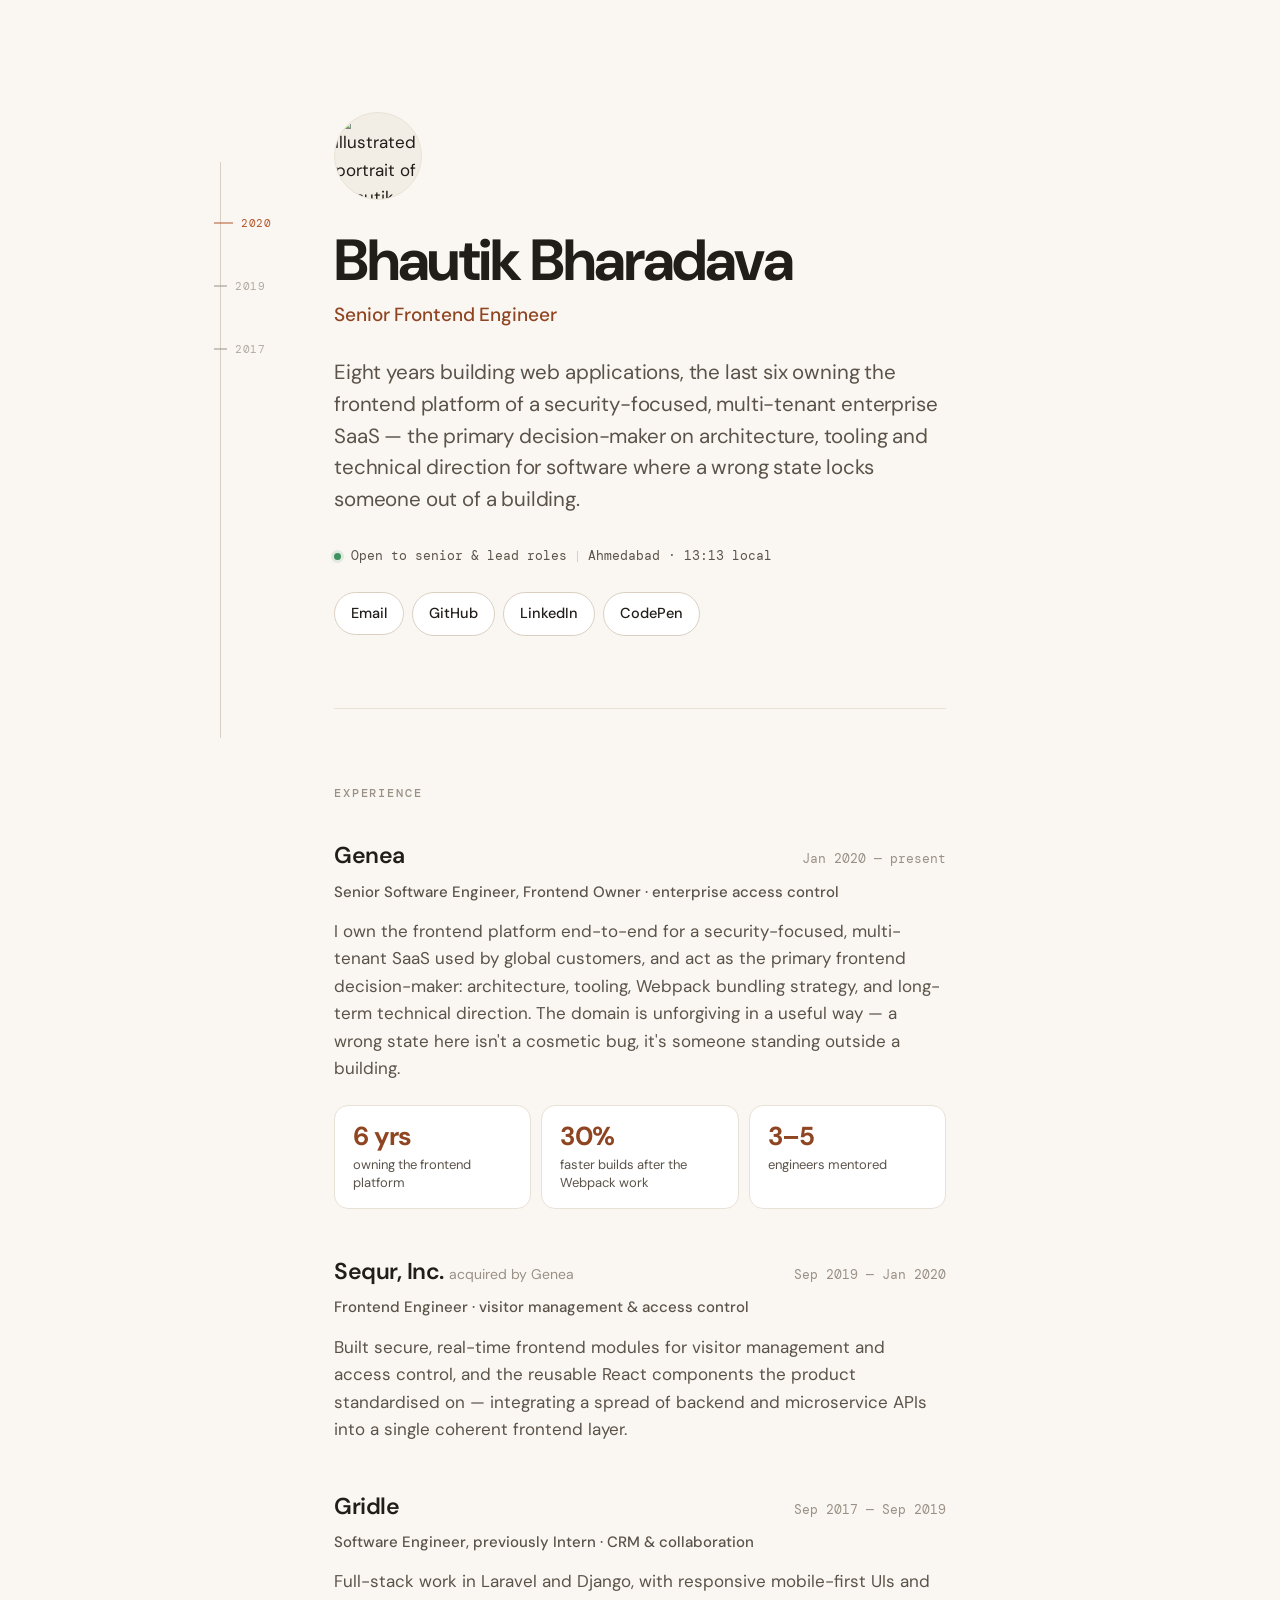
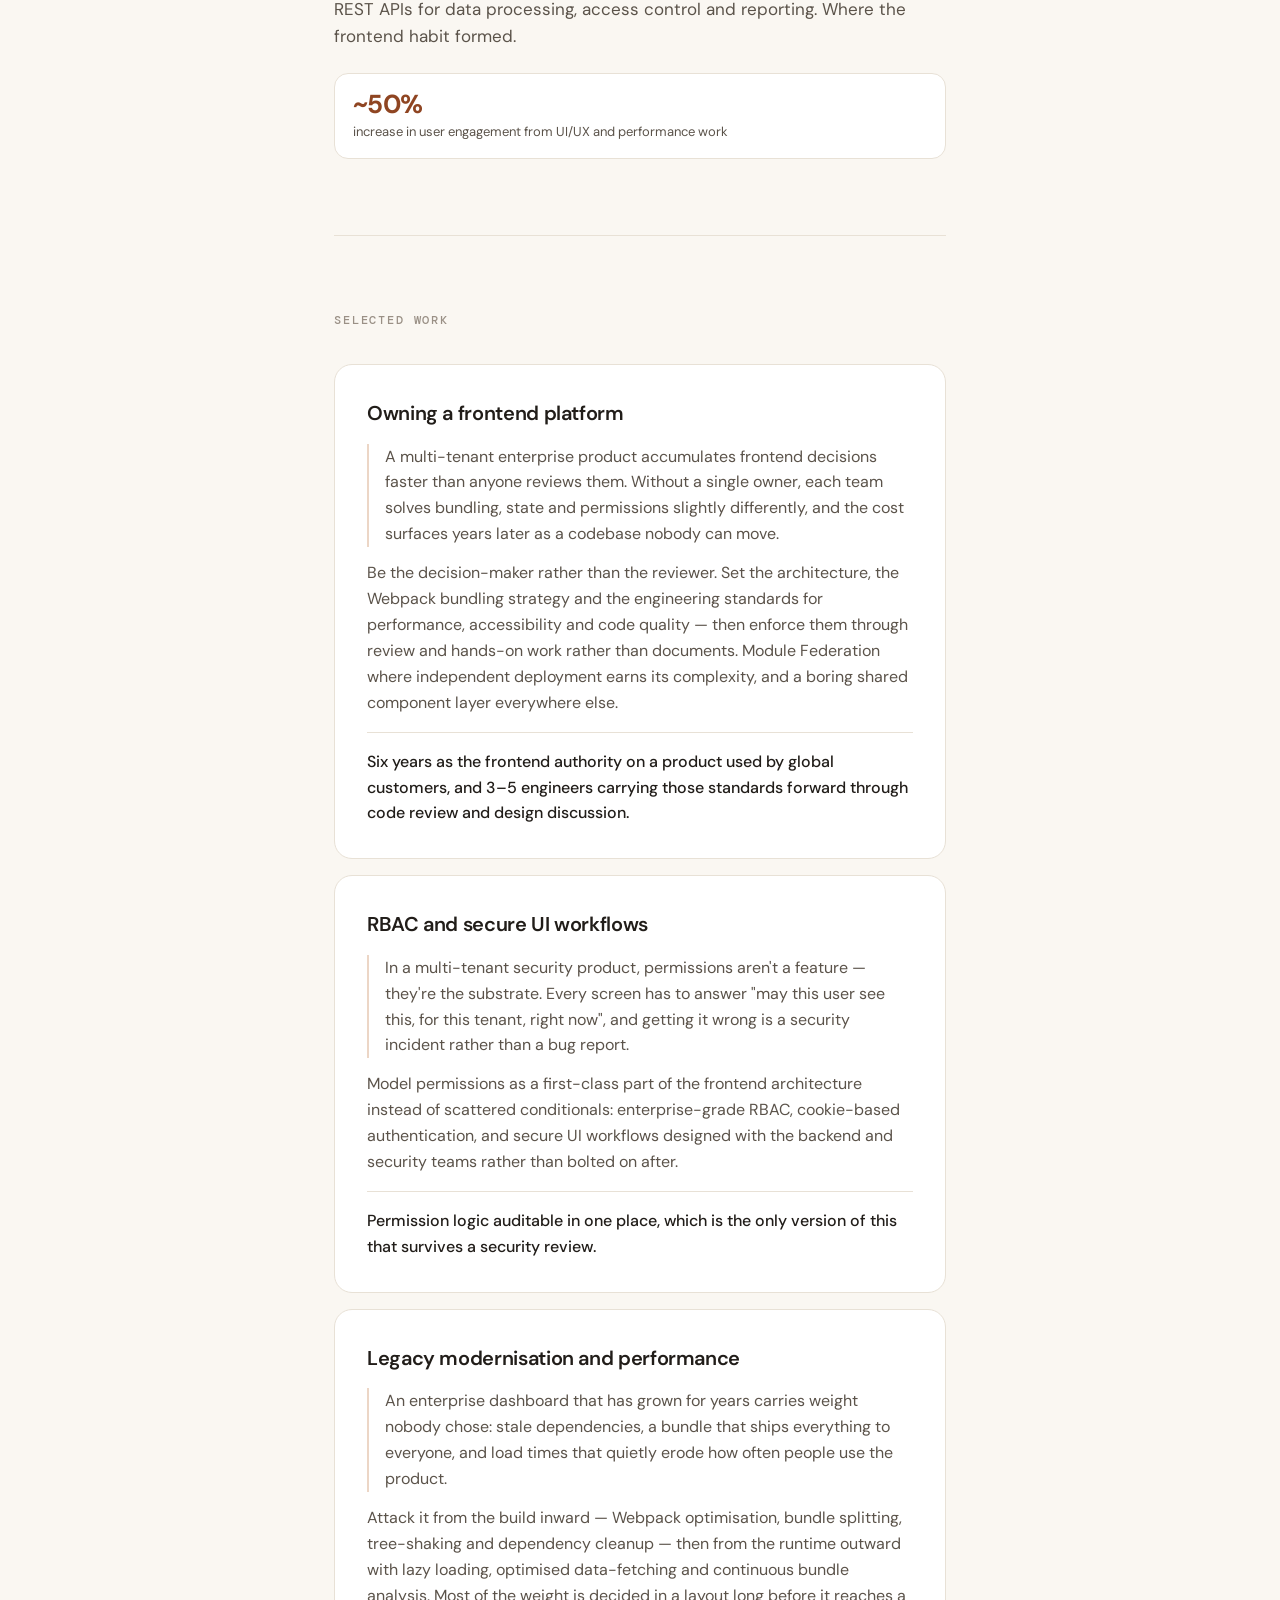
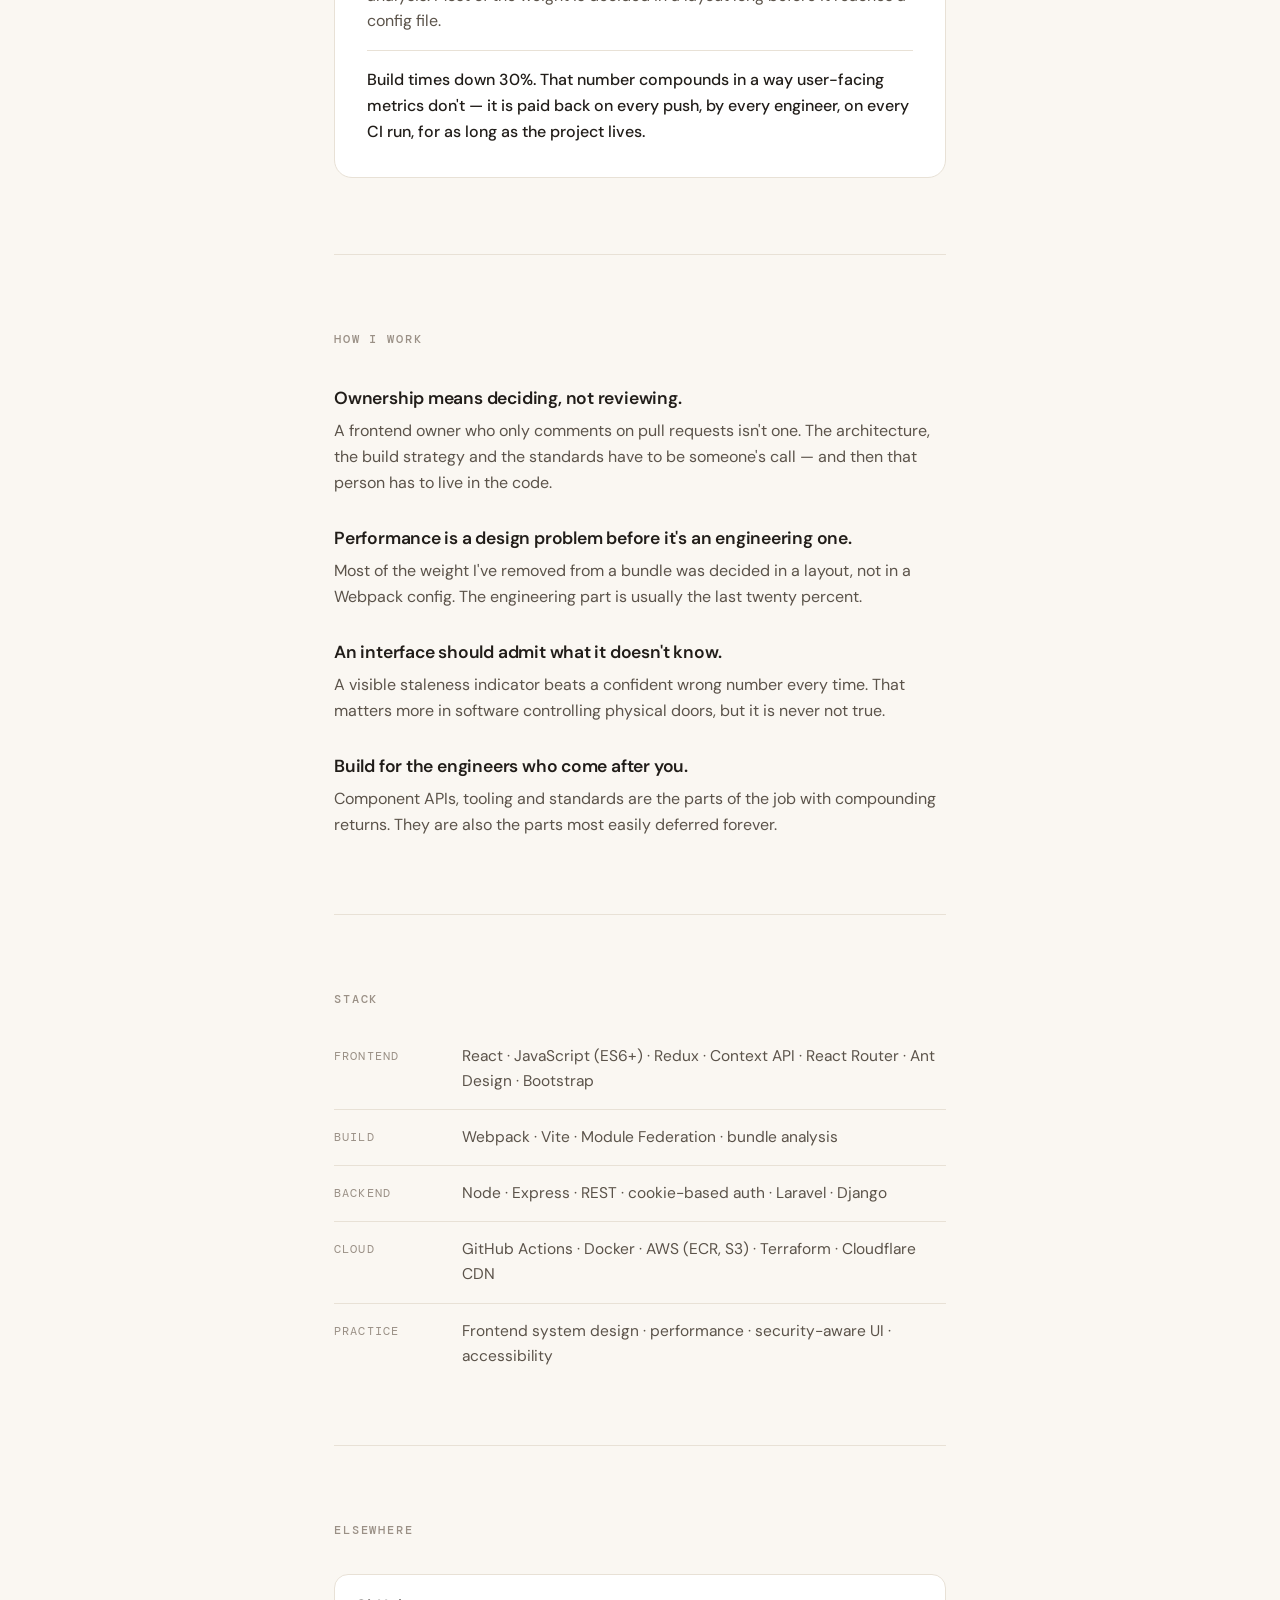
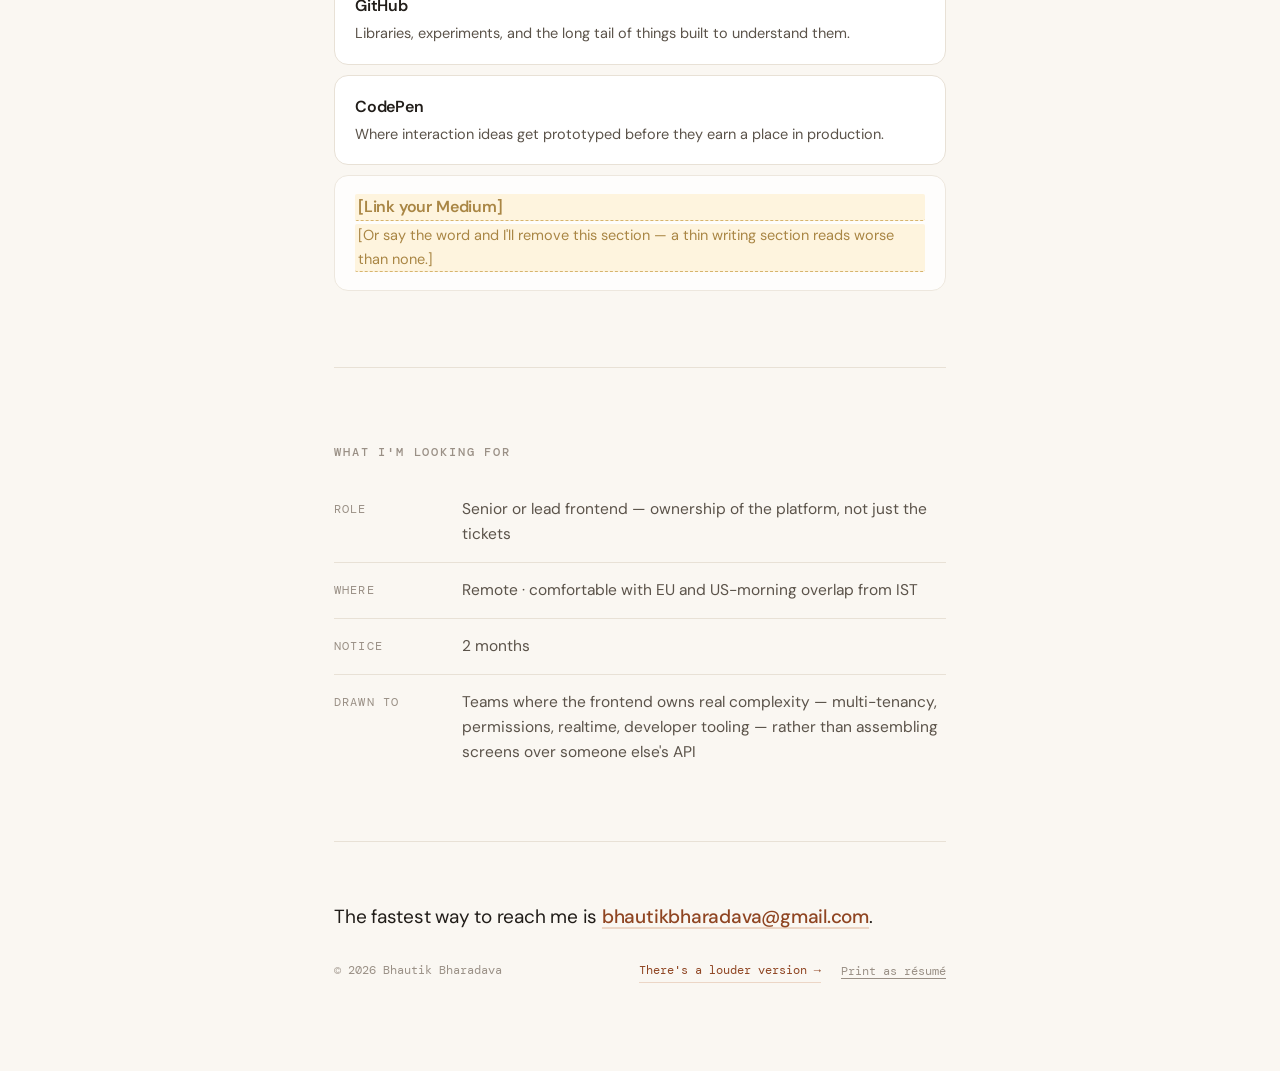
==== commit 45d1f69e: "Add /lab/ — the loud version, hand-written WebGL Two routes rather than one toggle. The quiet page s" ====
--- a/index.html
+++ b/index.html
@@ -273,7 +273,10 @@
     </p>
     <p class="foot__meta">
       <span>© <span id="year">2026</span> Bhautik Bharadava</span>
-      <button id="printBtn" class="linkish">Print as résumé</button>
+      <span class="foot__right">
+        <a class="lab-link" href="lab/">There's a louder version →</a>
+        <button id="printBtn" class="linkish">Print as résumé</button>
+      </span>
     </p>
   </footer>
 
--- a/src/styles.css
+++ b/src/styles.css
@@ -338,6 +338,14 @@
   transition:color .2s;
 }
 .linkish:hover{color:var(--accent-ink)}
+
+.foot__right{display:flex;gap:20px;align-items:center;flex-wrap:wrap}
+.lab-link{
+  color:var(--accent-ink);text-decoration:none;
+  border-bottom:1px solid var(--accent-line);
+  padding-bottom:1px;transition:border-color .2s;
+}
+.lab-link:hover{border-bottom-color:var(--accent)}
 
 /* ───────────────────────────────────────────────────────────────
    PLACEHOLDERS — unfilled content must be impossible to miss
@@ -409,7 +417,7 @@
 
   body{background:#fff;color:#111;font-size:10pt}
   .page{max-width:none;padding:0}
-  .rail,.skip,.links,.foot__meta,.avatar,.status{display:none!important}
+  .rail,.skip,.links,.foot__meta,.avatar,.status,.lab-link{display:none!important}
   .masthead > *{animation:none!important;opacity:1!important;transform:none!important}
 
   .masthead{padding-bottom:5mm;border-bottom:1.2pt solid #111}
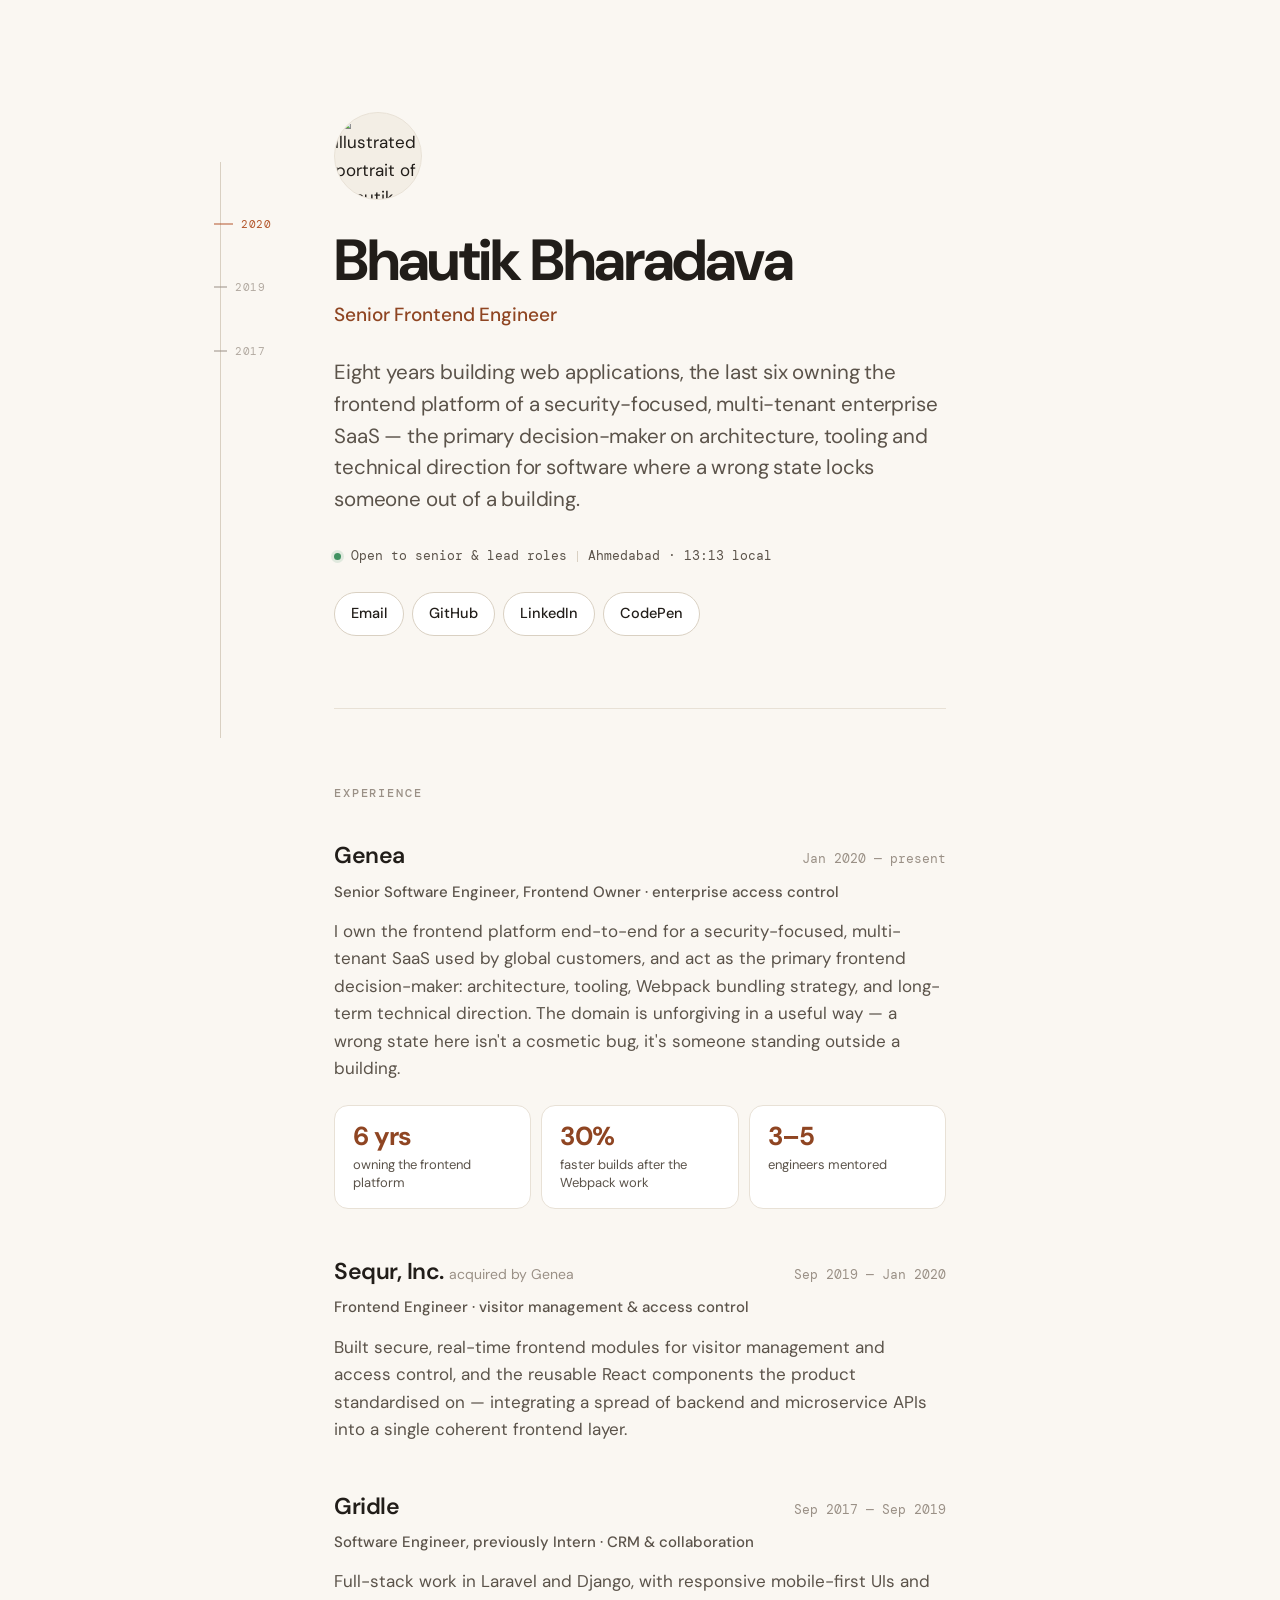
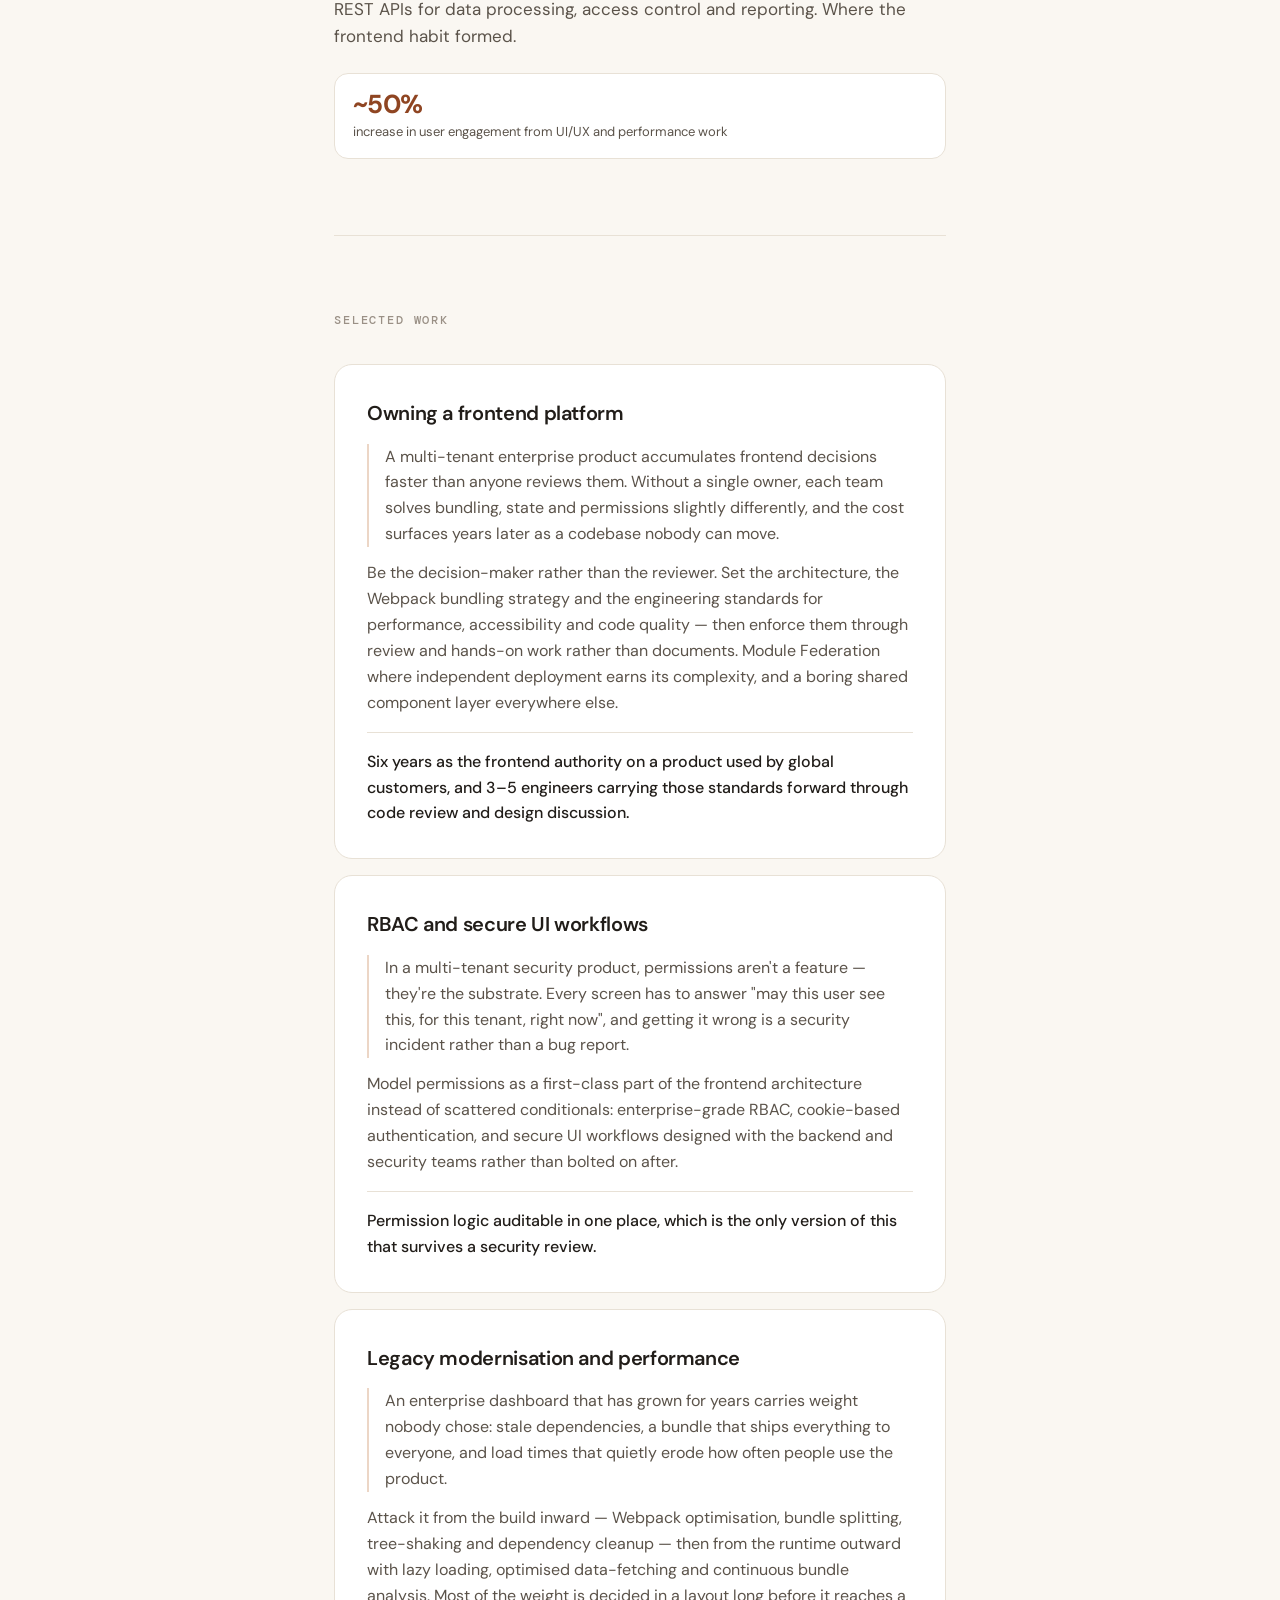
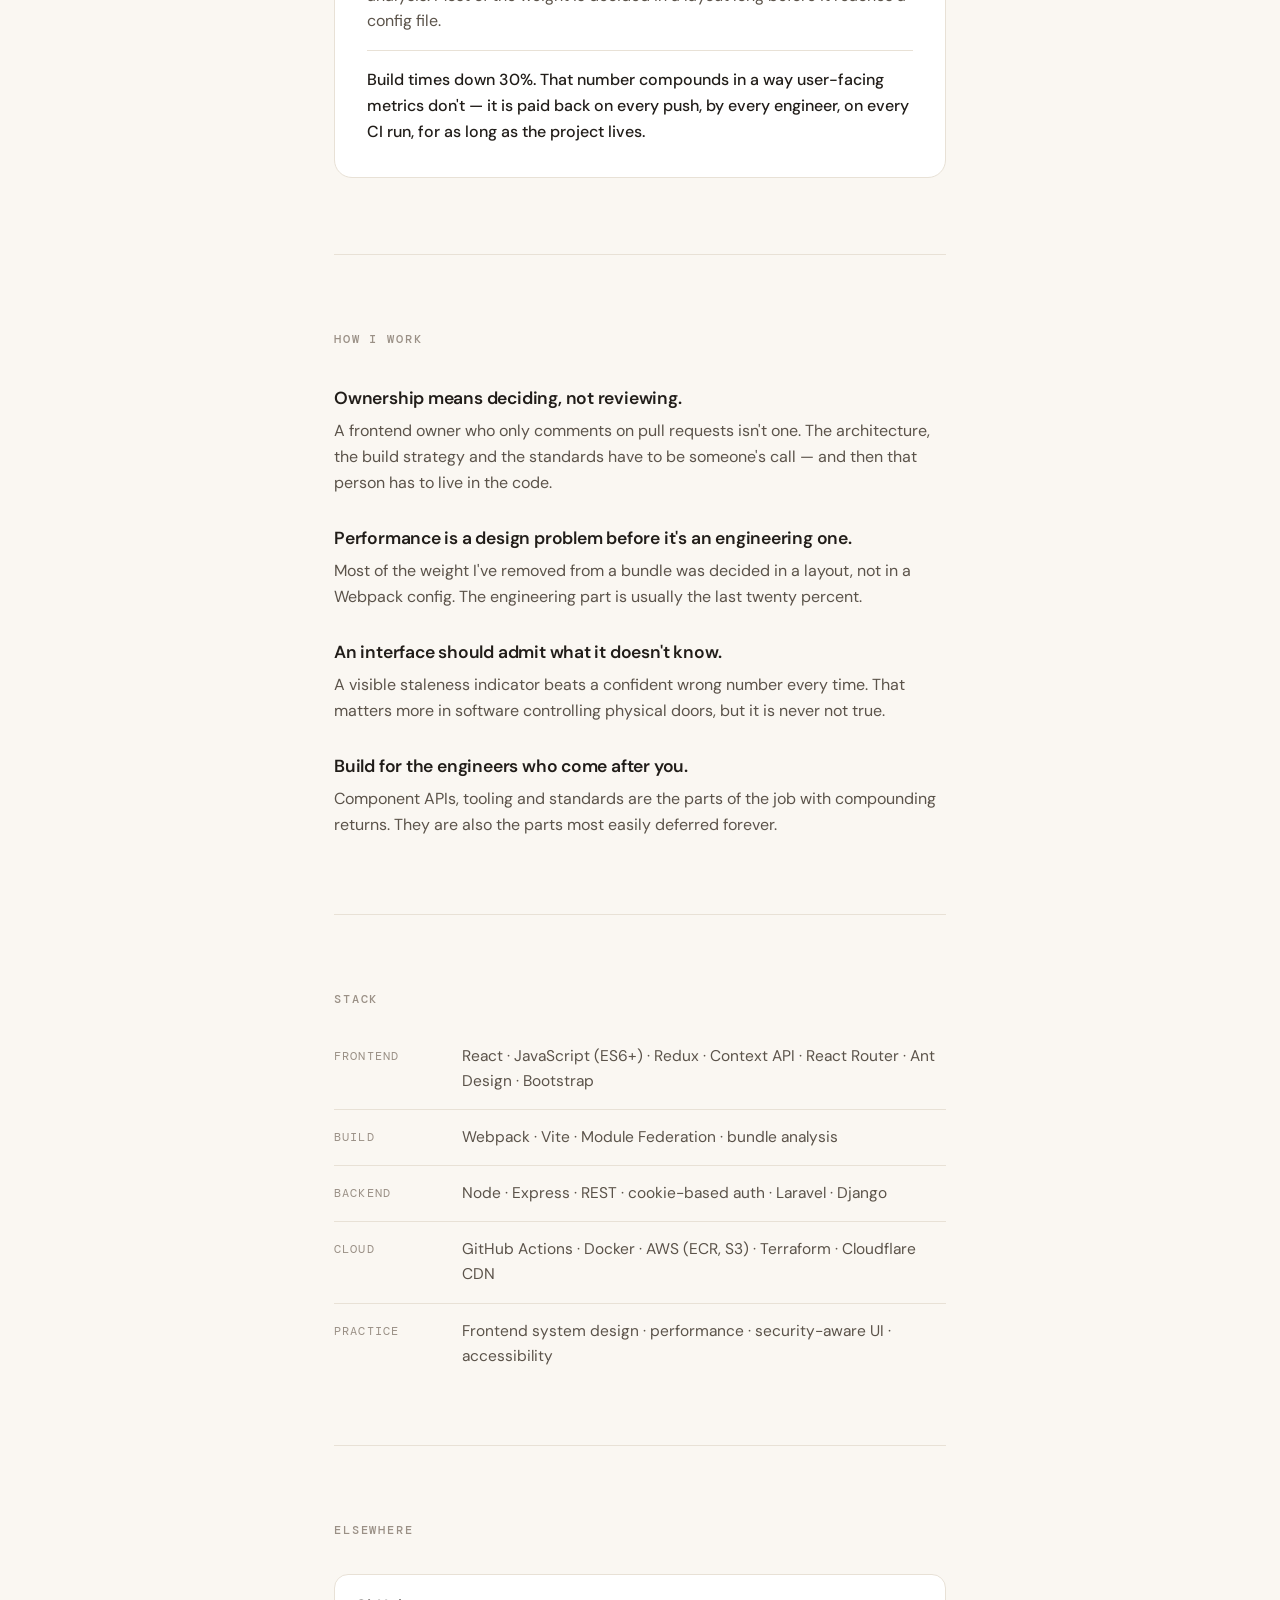
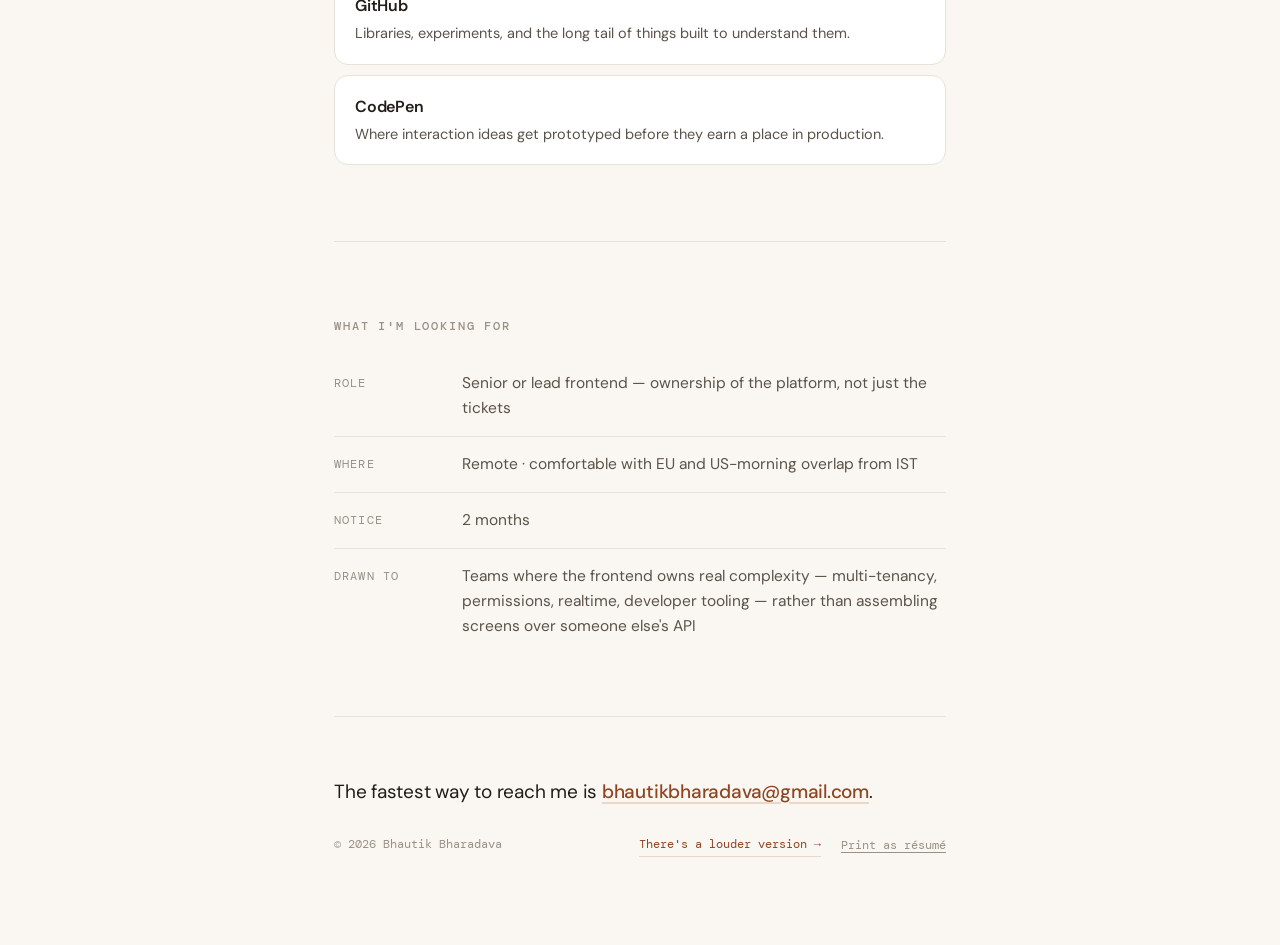
==== commit 819796a2: "Remove the writing section; zero placeholders remain Cut rather than filled - a thin writing section" ====
--- a/index.html
+++ b/index.html
@@ -242,13 +242,6 @@
             <span>Where interaction ideas get prototyped before they earn a place in production.</span>
           </a>
         </li>
-        <li>
-          <a href="#" data-todo-link>
-            <b data-todo>[Link your Medium]</b>
-            <span data-todo>[Or say the word and I'll remove this section — a thin writing
-            section reads worse than none.]</span>
-          </a>
-        </li>
       </ul>
     </section>
 
